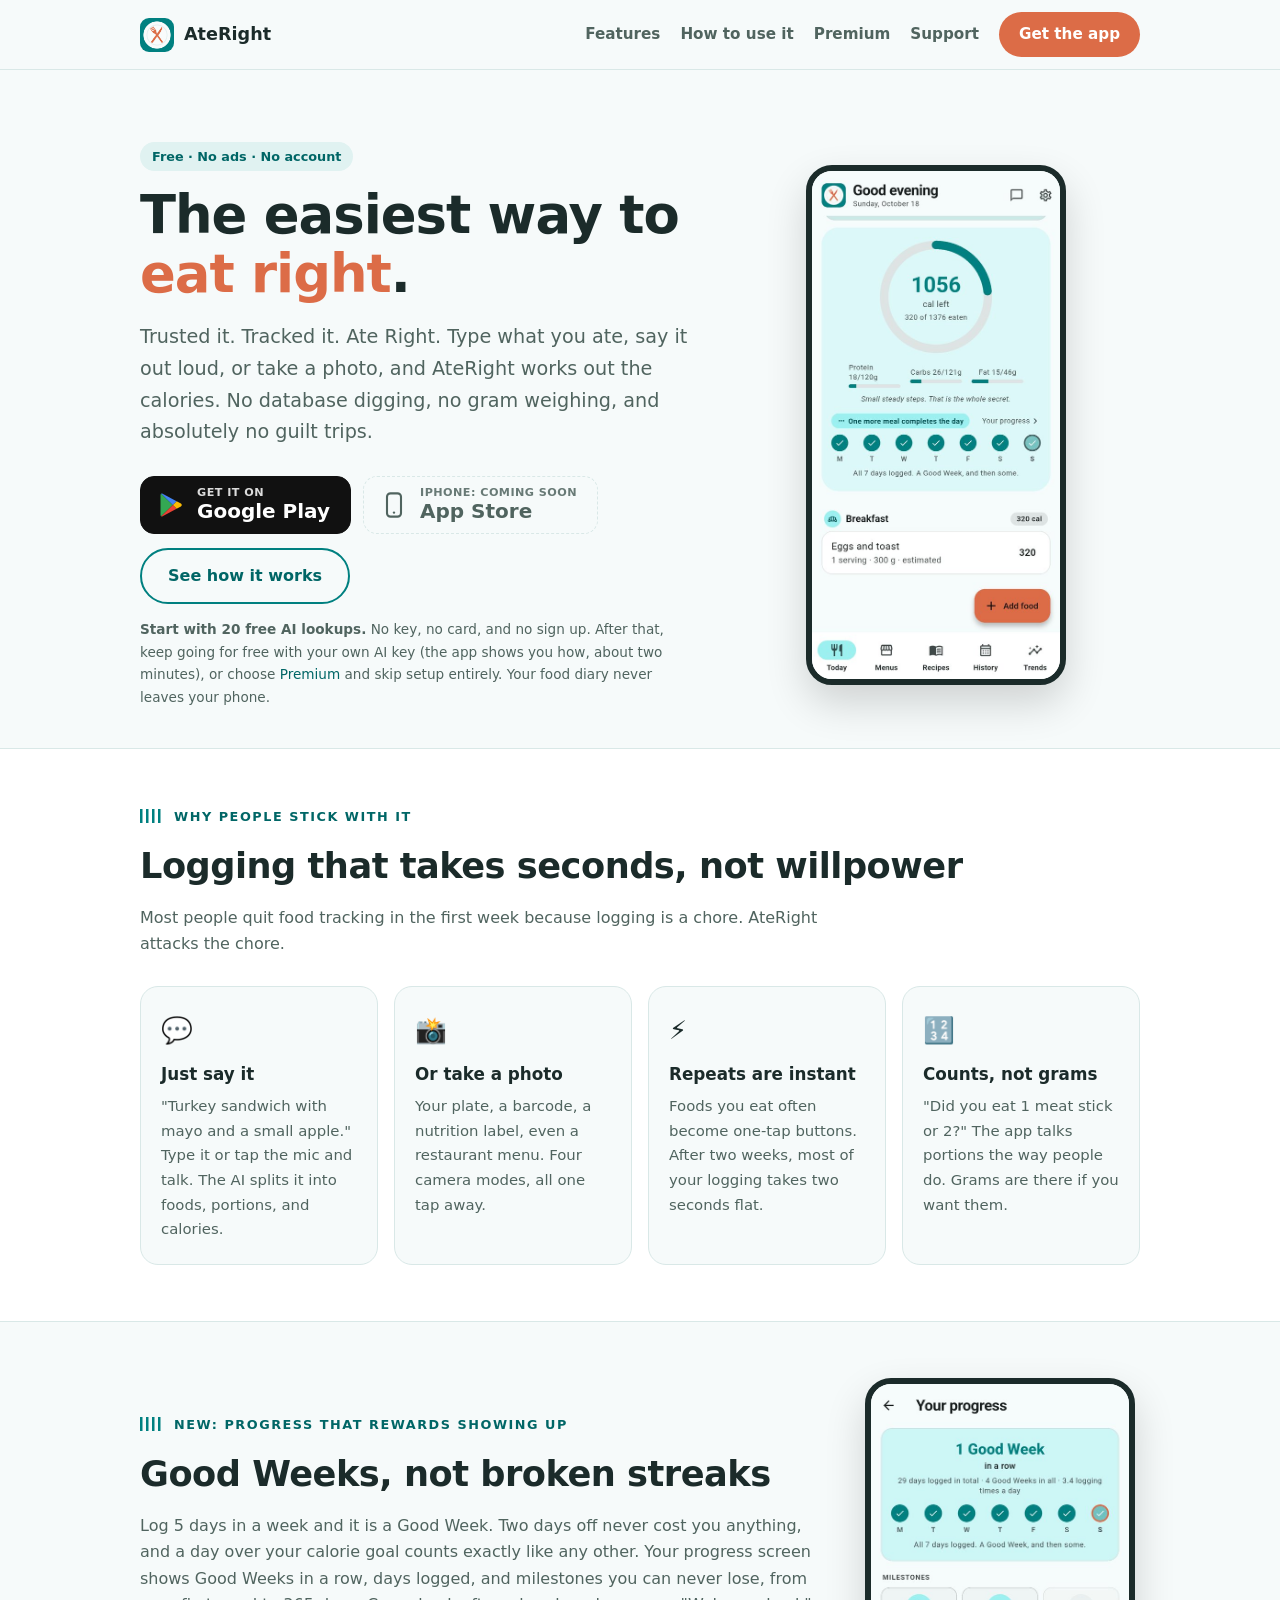
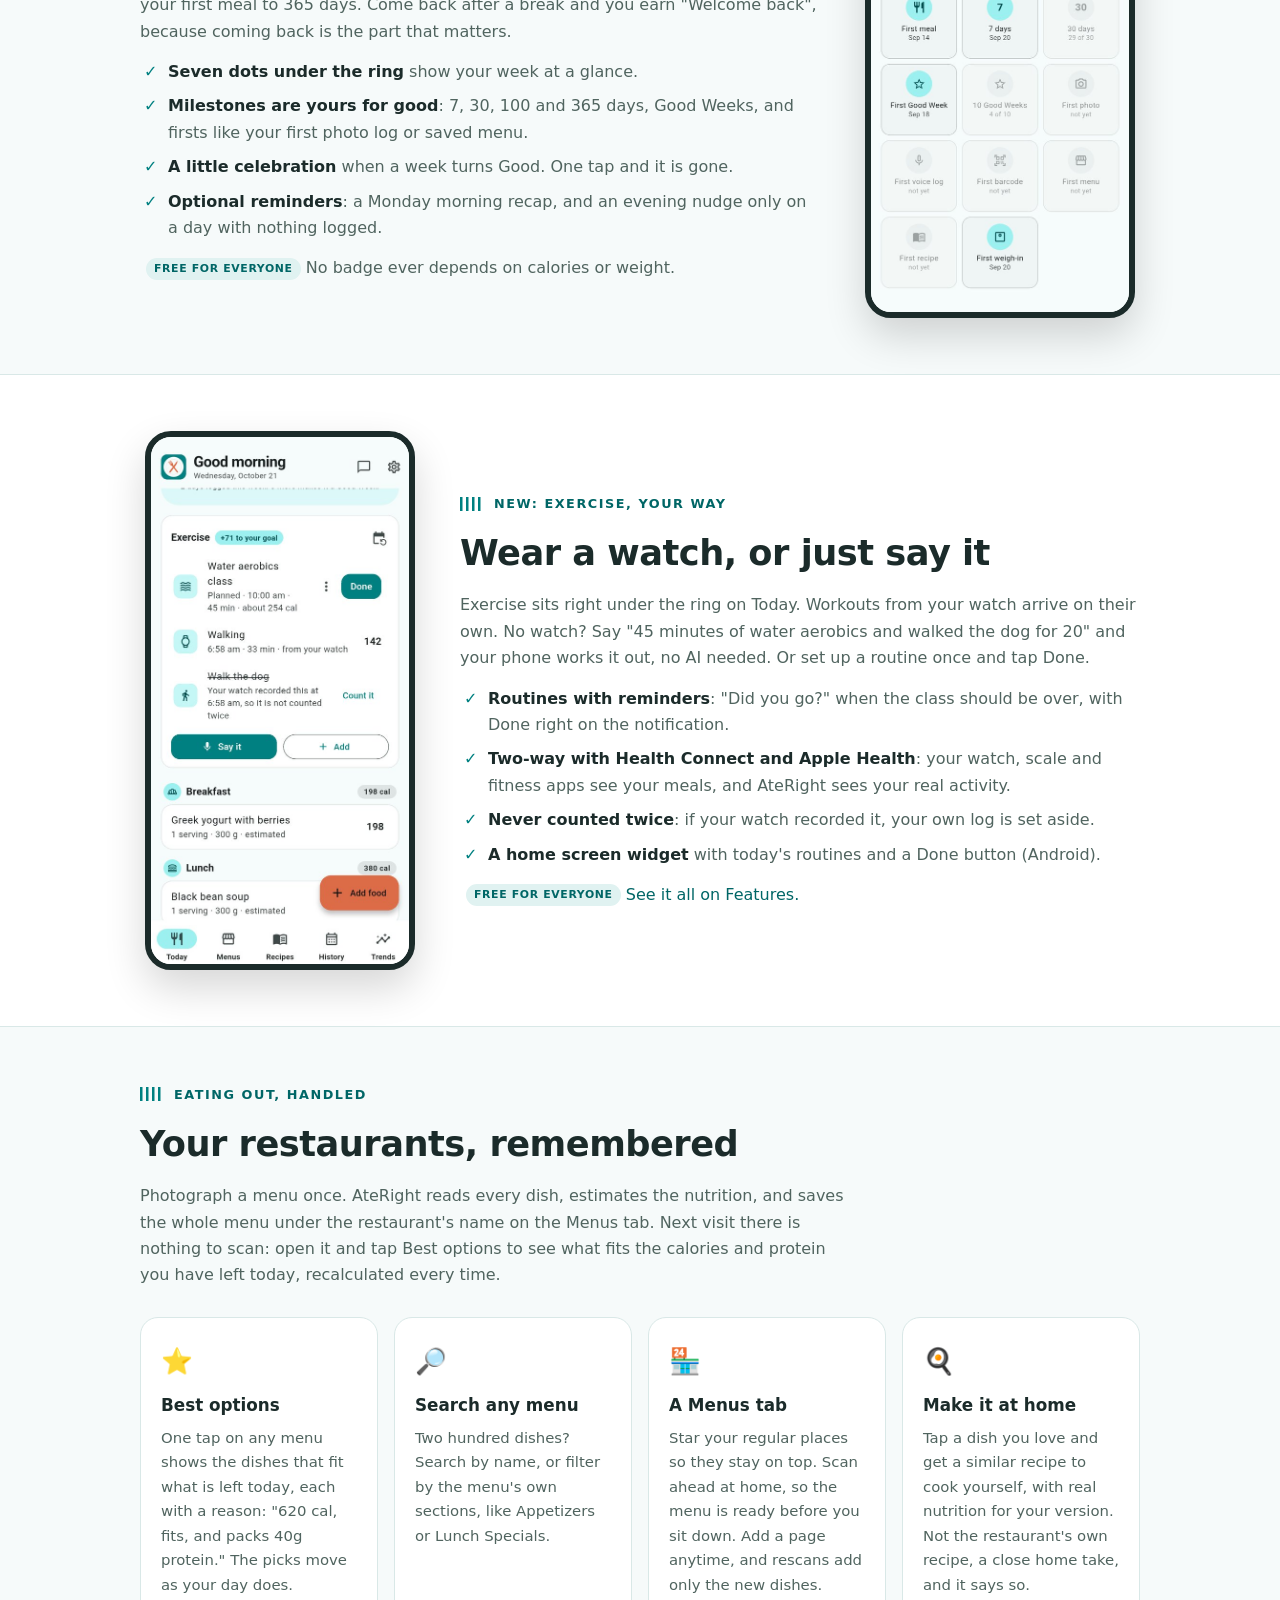
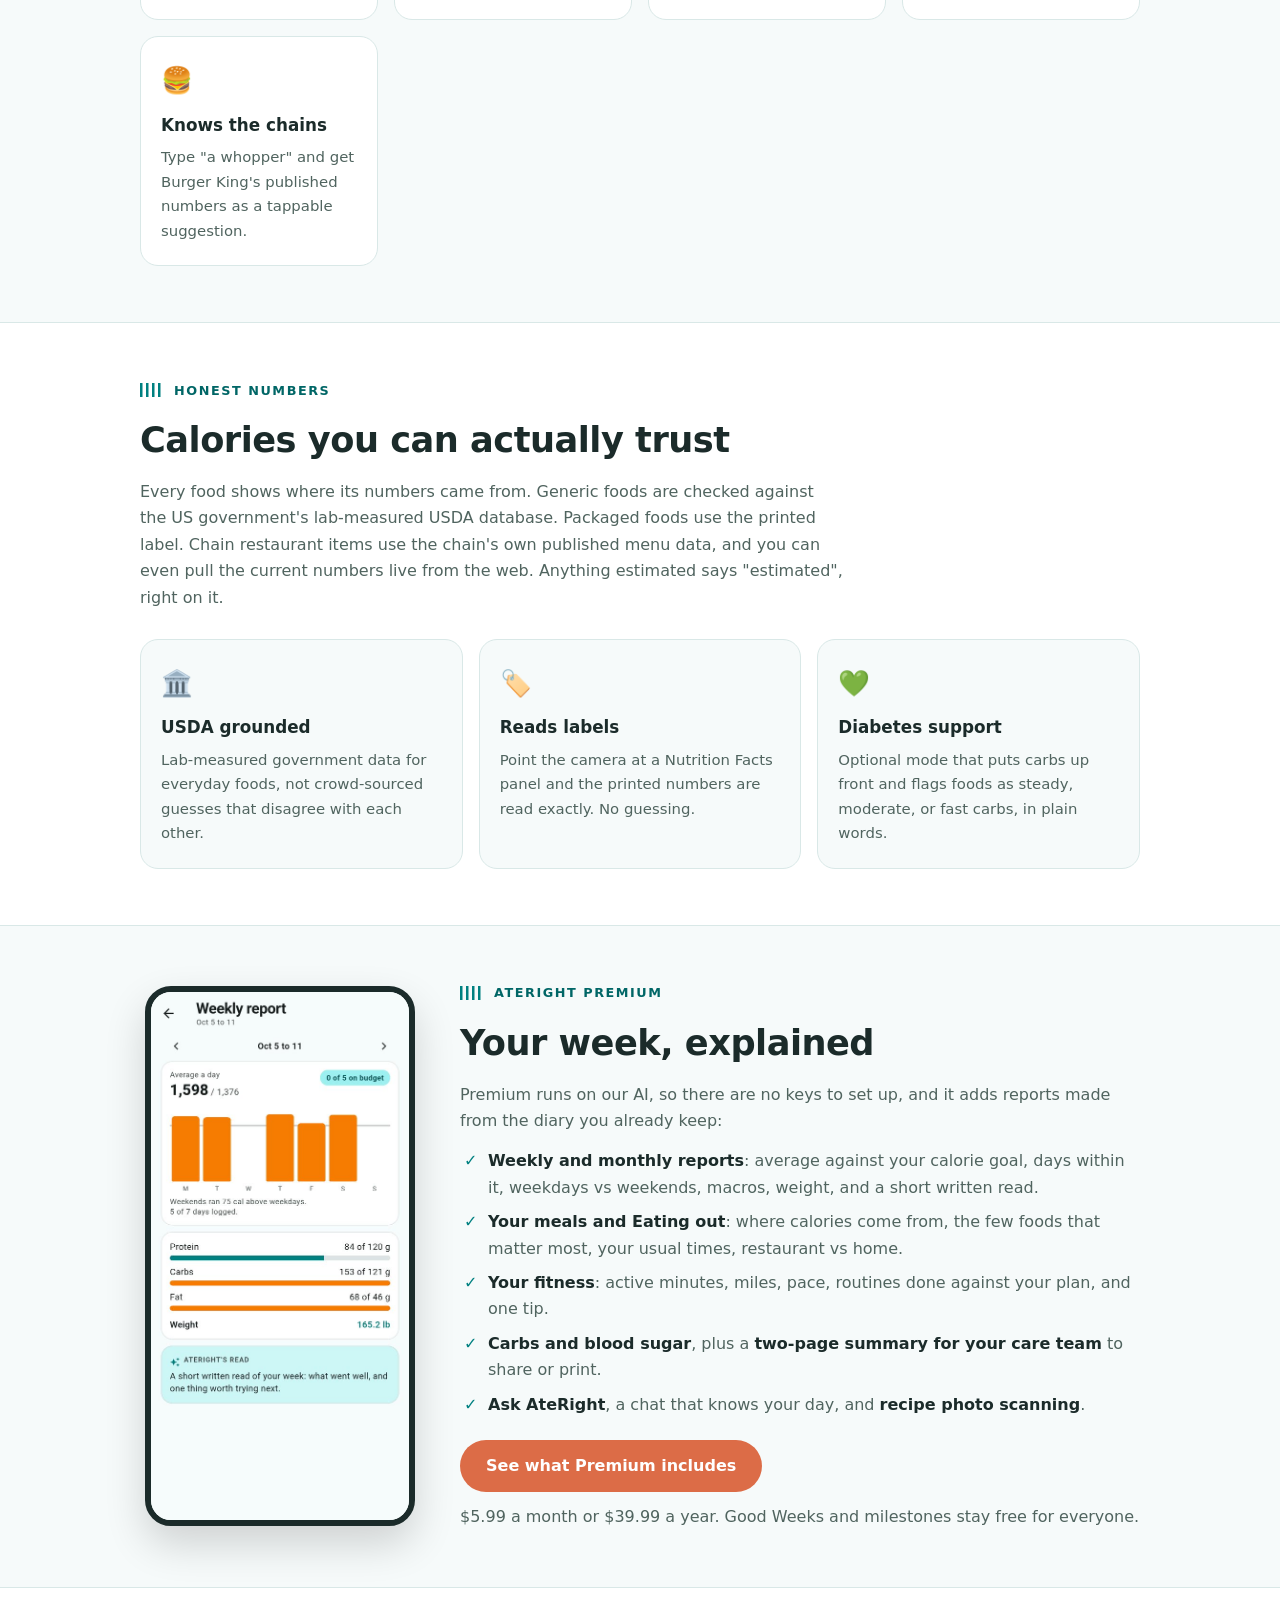
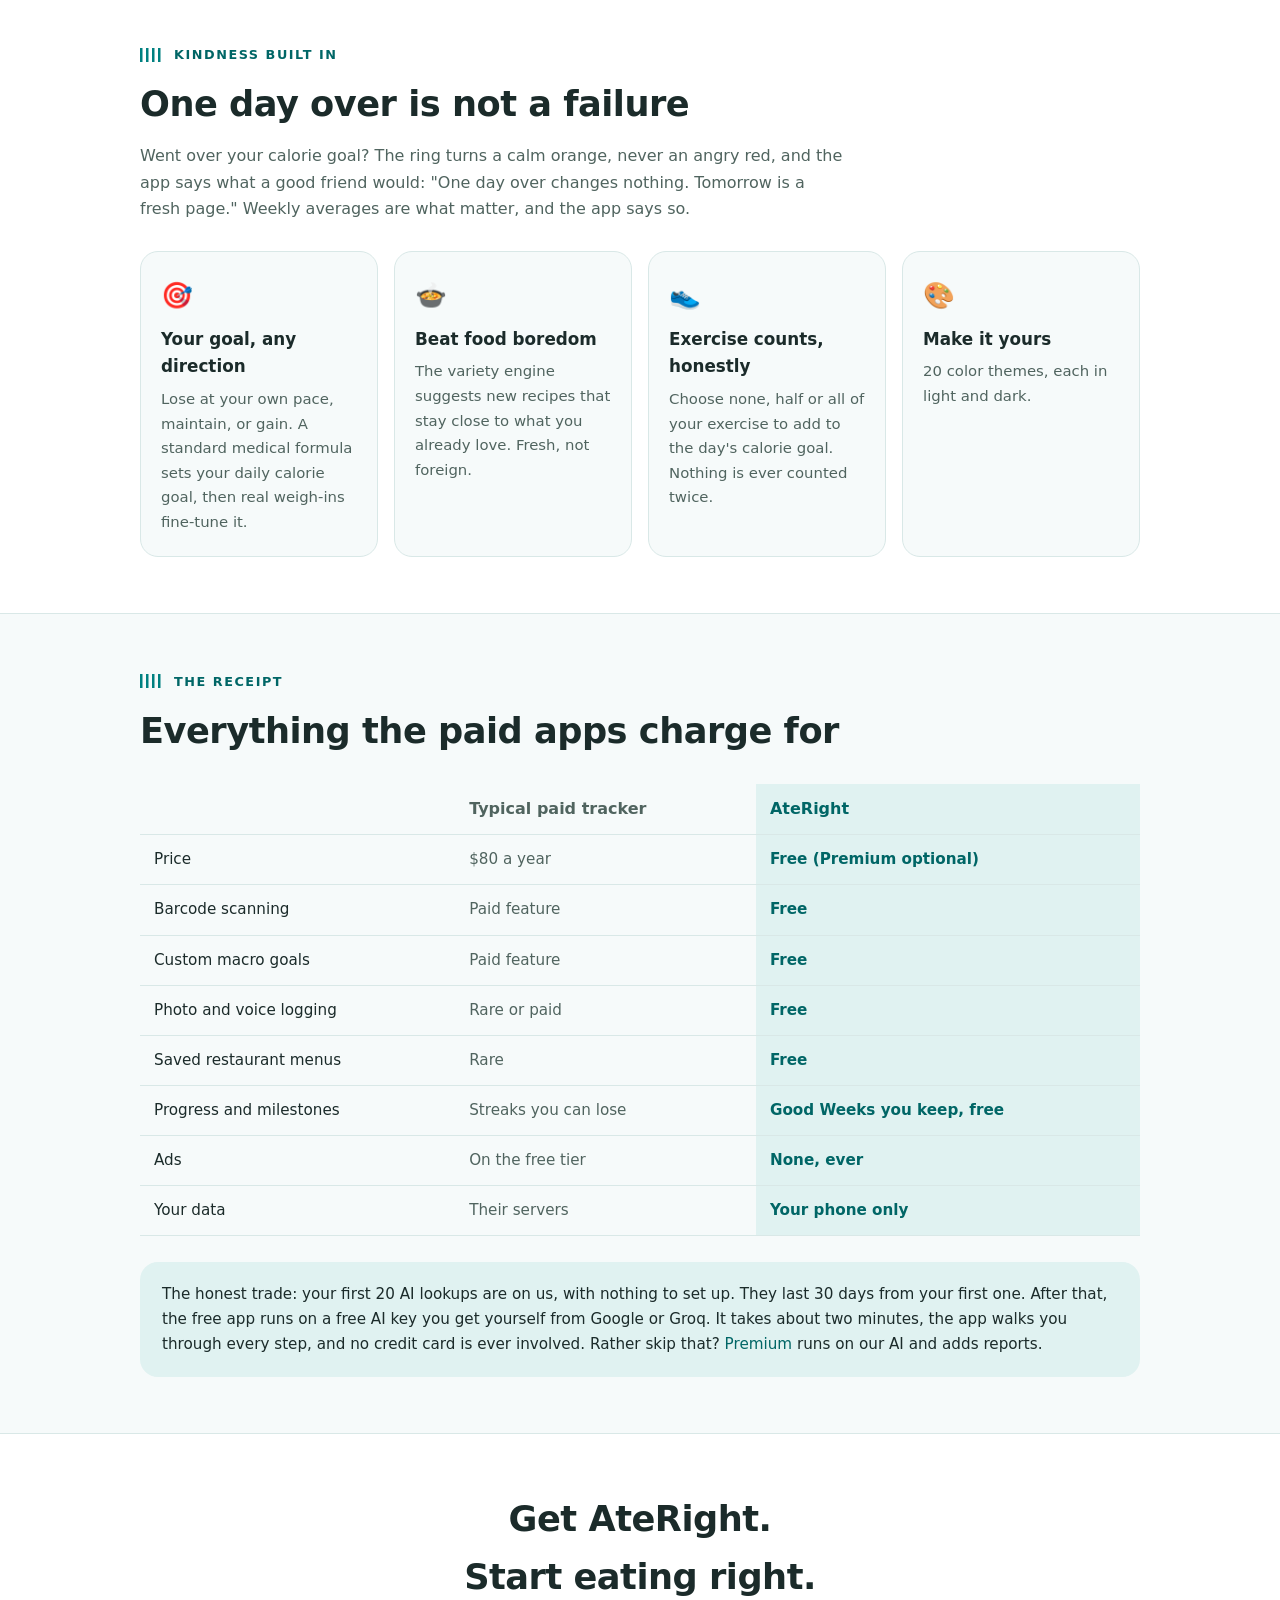
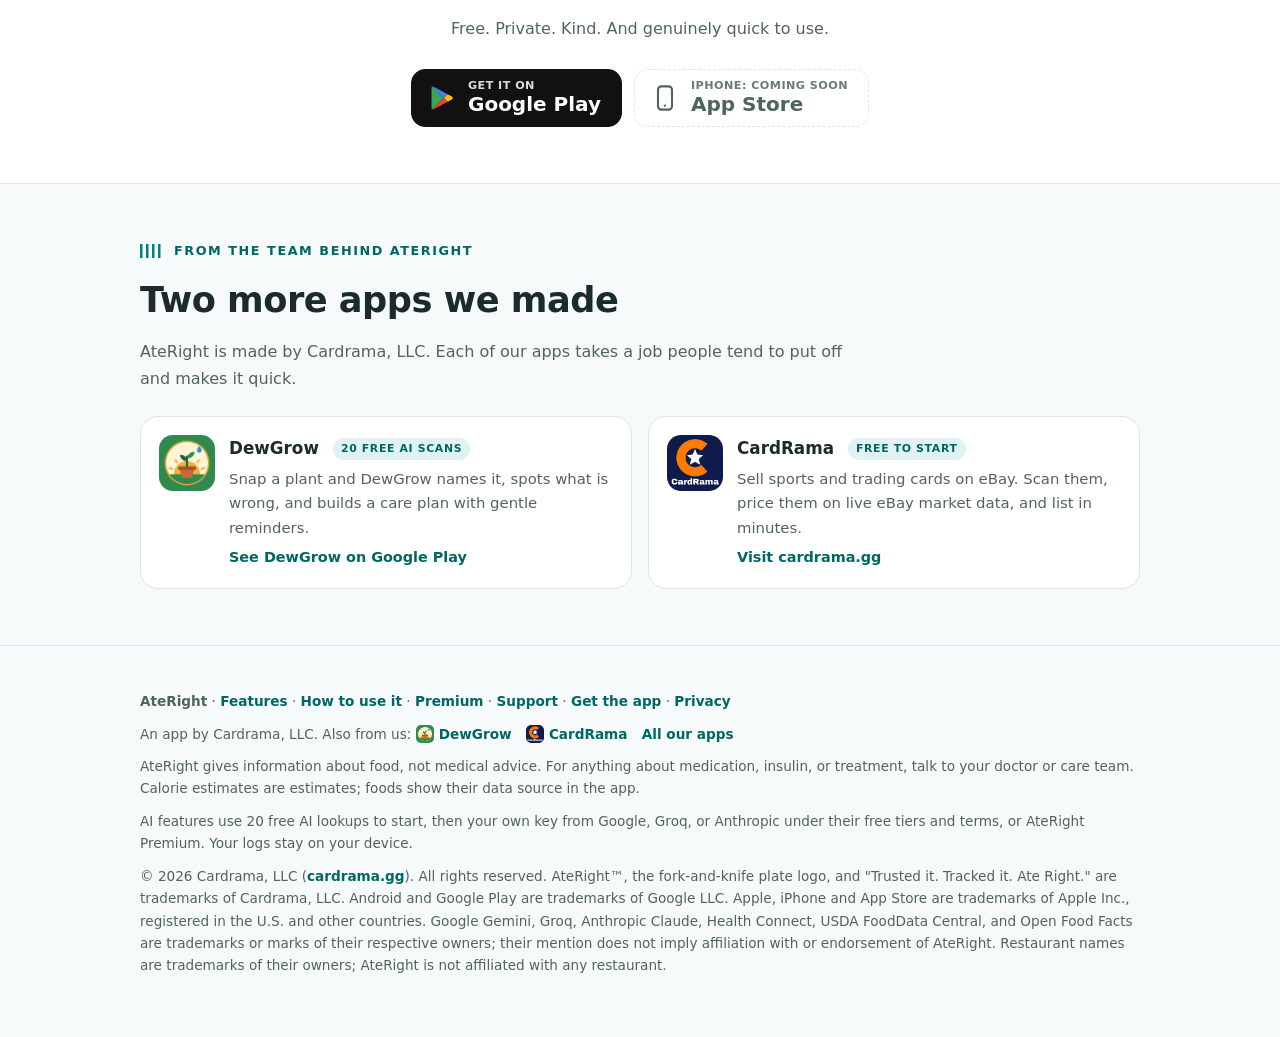
==== index.html @ 6923ead0 "Site: CardRama name and icon; fix 404 family-line images - The 404 page's family-line icons pointed " ====
<!doctype html>
<html lang="en">
<head>
<meta charset="utf-8">
<meta name="viewport" content="width=device-width, initial-scale=1">
<title>AteRight - the easiest way to eat right</title>
<meta name="description" content="Trusted it. Tracked it. Ate Right. A free calorie tracker that starts with 20 free AI lookups, no key needed. AI food logging, saved restaurant menus with Best options, recipes, Good Weeks and milestones, and zero shame. Your data stays on your phone.">
<meta property="og:title" content="AteRight">
<meta property="og:description" content="Everything the paid trackers do. Free, kind, and private.">
<meta property="og:image" content="https://ateright.com/icon.png">
<link rel="icon" href="icon.png">
<link rel="stylesheet" href="styles.css?v=20261105">
</head>
<body>

<nav><div class="nav-inner">
  <a class="brand" href="index.html"><img src="icon.png" alt="">AteRight</a>
  <div class="nav-links">
    <a href="features.html">Features</a>
    <a href="guide.html">How to use it</a>
    <a href="premium.html">Premium</a>
    <a href="support.html">Support</a>
    <a class="btn" href="download.html">Get the app</a>
  </div>
</div></nav>

<header class="hero wrap">
  <div>
    <span class="pill">Free · No ads · No account</span>
    <h1>The easiest way to <em>eat right</em>.</h1>
    <p class="lede">Trusted it. Tracked it. Ate Right. Type what you ate, say it out loud, or take a photo, and AteRight works out the calories. No database digging, no gram weighing, and absolutely no guilt trips.</p>
    <div class="ctas">
      <div class="stores"><a class="store" href="https://play.google.com/store/apps/details?id=gg.cardrama.ateright" rel="noopener"><svg viewBox="0 0 24 24" aria-hidden="true"><path fill="#34A853" d="M3.6 2.3 13.5 12l-9.9 9.7c-.4-.2-.6-.6-.6-1.1V3.4c0-.5.2-.9.6-1.1z"/><path fill="#FBBC04" d="m16.8 15.3-3.3-3.3 3.3-3.3 3.7 2.1c1 .6 1 2 0 2.5z"/><path fill="#EA4335" d="M13.5 12 3.6 21.7c.3.2.8.2 1.2 0l12-6.4z"/><path fill="#4285F4" d="M13.5 12 16.8 8.7l-12-6.4c-.4-.2-.9-.2-1.2 0z"/></svg><span><small>Get it on</small>Google Play</span></a><span class="store soon" aria-label="iPhone: coming soon to the App Store"><svg viewBox="0 0 24 24" aria-hidden="true"><rect x="6" y="2" width="12" height="20" rx="3" fill="none" stroke="currentColor" stroke-width="1.8"/><circle cx="12" cy="18.5" r="1" fill="currentColor"/></svg><span><small>iPhone: coming soon</small>App Store</span></span></div>
      <a class="btn ghost" href="guide.html">See how it works</a>
    </div>
    <p class="fine"><b>Start with 20 free AI lookups.</b> No key, no card, and no sign up. After that, keep going for free with your own AI key (the app shows you how, about two minutes), or choose <a href="premium.html">Premium</a> and skip setup entirely. Your food diary never leaves your phone.</p>
  </div>
  <figure class="shot" aria-label="The AteRight Today screen">
    <img src="img/today-week.jpg" alt="The Today screen: calories left in a ring, protein, carbs and fat bars, and this week's seven dots, all logged.">
  </figure>
</header>

<section class="alt">
  <div class="wrap">
    <div class="kicker">Why people stick with it</div>
    <h2>Logging that takes seconds, not willpower</h2>
    <p class="sub">Most people quit food tracking in the first week because logging is a chore. AteRight attacks the chore.</p>
    <div class="cards">
      <div class="card"><div class="emo">💬</div><h3>Just say it</h3><p>"Turkey sandwich with mayo and a small apple." Type it or tap the mic and talk. The AI splits it into foods, portions, and calories.</p></div>
      <div class="card"><div class="emo">📸</div><h3>Or take a photo</h3><p>Your plate, a barcode, a nutrition label, even a restaurant menu. Four camera modes, all one tap away.</p></div>
      <div class="card"><div class="emo">⚡</div><h3>Repeats are instant</h3><p>Foods you eat often become one-tap buttons. After two weeks, most of your logging takes two seconds flat.</p></div>
      <div class="card"><div class="emo">🔢</div><h3>Counts, not grams</h3><p>"Did you eat 1 meat stick or 2?" The app talks portions the way people do. Grams are there if you want them.</p></div>
    </div>
  </div>
</section>

<section>
  <div class="wrap split">
    <div>
      <div class="kicker">New: progress that rewards showing up</div>
      <h2>Good Weeks, not broken streaks</h2>
      <p class="sub">Log 5 days in a week and it is a Good Week. Two days off never cost you anything, and a day over your calorie goal counts exactly like any other. Your progress screen shows Good Weeks in a row, days logged, and milestones you can never lose, from your first meal to 365 days. Come back after a break and you earn "Welcome back", because coming back is the part that matters.</p>
      <ul class="ticks">
        <li><b>Seven dots under the ring</b> show your week at a glance.</li>
        <li><b>Milestones are yours for good</b>: 7, 30, 100 and 365 days, Good Weeks, and firsts like your first photo log or saved menu.</li>
        <li><b>A little celebration</b> when a week turns Good. One tap and it is gone.</li>
        <li><b>Optional reminders</b>: a Monday morning recap, and an evening nudge only on a day with nothing logged.</li>
      </ul>
      <p class="sub" style="margin-top:14px"><span class="ptag ftag">Free for everyone</span> No badge ever depends on calories or weight.</p>
    </div>
    <figure class="shot"><img src="img/progress.jpg" alt="Your progress screen: Good Weeks in a row, days logged, and milestone badges."></figure>
  </div>
</section>

<section class="alt">
  <div class="wrap split flip">
    <figure class="shot"><img src="img/exercise-today.jpg" alt="Today screen with the Exercise card: a planned class with a Done button, a walk from the watch, and a ticked dog walk the watch already covered."></figure>
    <div>
      <div class="kicker">New: exercise, your way</div>
      <h2>Wear a watch, or just say it</h2>
      <p class="sub">Exercise sits right under the ring on Today. Workouts from your watch arrive on their own. No watch? Say "45 minutes of water aerobics and walked the dog for 20" and your phone works it out, no AI needed. Or set up a routine once and tap Done.</p>
      <ul class="ticks">
        <li><b>Routines with reminders</b>: "Did you go?" when the class should be over, with Done right on the notification.</li>
        <li><b>Two-way with Health Connect and Apple Health</b>: your watch, scale and fitness apps see your meals, and AteRight sees your real activity.</li>
        <li><b>Never counted twice</b>: if your watch recorded it, your own log is set aside.</li>
        <li><b>A home screen widget</b> with today's routines and a Done button (Android).</li>
      </ul>
      <p class="sub" style="margin-top:14px"><span class="ptag ftag">Free for everyone</span> <a href="features.html">See it all on Features.</a></p>
    </div>
  </div>
</section>

<section>
  <div class="wrap">
    <div class="kicker">Eating out, handled</div>
    <h2>Your restaurants, remembered</h2>
    <p class="sub">Photograph a menu once. AteRight reads every dish, estimates the nutrition, and saves the whole menu under the restaurant's name on the Menus tab. Next visit there is nothing to scan: open it and tap Best options to see what fits the calories and protein you have left today, recalculated every time.</p>
    <div class="cards">
      <div class="card"><div class="emo">⭐</div><h3>Best options</h3><p>One tap on any menu shows the dishes that fit what is left today, each with a reason: "620 cal, fits, and packs 40g protein." The picks move as your day does.</p></div>
      <div class="card"><div class="emo">🔎</div><h3>Search any menu</h3><p>Two hundred dishes? Search by name, or filter by the menu's own sections, like Appetizers or Lunch Specials.</p></div>
      <div class="card"><div class="emo">🏪</div><h3>A Menus tab</h3><p>Star your regular places so they stay on top. Scan ahead at home, so the menu is ready before you sit down. Add a page anytime, and rescans add only the new dishes.</p></div>
      <div class="card"><div class="emo">🍳</div><h3>Make it at home</h3><p>Tap a dish you love and get a similar recipe to cook yourself, with real nutrition for your version. Not the restaurant's own recipe, a close home take, and it says so.</p></div>
      <div class="card"><div class="emo">🍔</div><h3>Knows the chains</h3><p>Type "a whopper" and get Burger King's published numbers as a tappable suggestion.</p></div>
    </div>
  </div>
</section>

<section class="alt">
  <div class="wrap">
    <div class="kicker">Honest numbers</div>
    <h2>Calories you can actually trust</h2>
    <p class="sub">Every food shows where its numbers came from. Generic foods are checked against the US government's lab-measured USDA database. Packaged foods use the printed label. Chain restaurant items use the chain's own published menu data, and you can even pull the current numbers live from the web. Anything estimated says "estimated", right on it.</p>
    <div class="cards">
      <div class="card"><div class="emo">🏛️</div><h3>USDA grounded</h3><p>Lab-measured government data for everyday foods, not crowd-sourced guesses that disagree with each other.</p></div>
      <div class="card"><div class="emo">🏷️</div><h3>Reads labels</h3><p>Point the camera at a Nutrition Facts panel and the printed numbers are read exactly. No guessing.</p></div>
      <div class="card"><div class="emo">💚</div><h3>Diabetes support</h3><p>Optional mode that puts carbs up front and flags foods as steady, moderate, or fast carbs, in plain words.</p></div>
    </div>
  </div>
</section>

<section>
  <div class="wrap split flip">
    <figure class="shot"><img src="img/weekly-report.jpg" alt="A weekly report: average calories against the calorie goal, a bar for each day, and protein, carbs and fat against goals."></figure>
    <div>
      <div class="kicker">AteRight Premium</div>
      <h2>Your week, explained</h2>
      <p class="sub">Premium runs on our AI, so there are no keys to set up, and it adds reports made from the diary you already keep:</p>
      <ul class="ticks">
        <li><b>Weekly and monthly reports</b>: average against your calorie goal, days within it, weekdays vs weekends, macros, weight, and a short written read.</li>
        <li><b>Your meals and Eating out</b>: where calories come from, the few foods that matter most, your usual times, restaurant vs home.</li>
        <li><b>Your fitness</b>: active minutes, miles, pace, routines done against your plan, and one tip.</li>
        <li><b>Carbs and blood sugar</b>, plus a <b>two-page summary for your care team</b> to share or print.</li>
        <li><b>Ask AteRight</b>, a chat that knows your day, and <b>recipe photo scanning</b>.</li>
      </ul>
      <div class="ctas" style="margin-top:22px;display:flex;gap:14px;flex-wrap:wrap">
        <a class="btn" href="premium.html">See what Premium includes</a>
      </div>
      <p class="fine" style="margin-top:12px;color:var(--ink-soft)">$5.99 a month or $39.99 a year. Good Weeks and milestones stay free for everyone.</p>
    </div>
  </div>
</section>

<section class="alt">
  <div class="wrap">
    <div class="kicker">Kindness built in</div>
    <h2>One day over is not a failure</h2>
    <p class="sub">Went over your calorie goal? The ring turns a calm orange, never an angry red, and the app says what a good friend would: "One day over changes nothing. Tomorrow is a fresh page." Weekly averages are what matter, and the app says so.</p>
    <div class="cards">
      <div class="card"><div class="emo">🎯</div><h3>Your goal, any direction</h3><p>Lose at your own pace, maintain, or gain. A standard medical formula sets your daily calorie goal, then real weigh-ins fine-tune it.</p></div>
      <div class="card"><div class="emo">🍲</div><h3>Beat food boredom</h3><p>The variety engine suggests new recipes that stay close to what you already love. Fresh, not foreign.</p></div>
      <div class="card"><div class="emo">👟</div><h3>Exercise counts, honestly</h3><p>Choose none, half or all of your exercise to add to the day's calorie goal. Nothing is ever counted twice.</p></div>
      <div class="card"><div class="emo">🎨</div><h3>Make it yours</h3><p>20 color themes, each in light and dark.</p></div>
    </div>
  </div>
</section>

<section>
  <div class="wrap">
    <div class="kicker">The receipt</div>
    <h2>Everything the paid apps charge for</h2>
    <table class="compare">
      <tr><th></th><th>Typical paid tracker</th><th>AteRight</th></tr>
      <tr><td>Price</td><td>$80 a year</td><td>Free (Premium optional)</td></tr>
      <tr><td>Barcode scanning</td><td>Paid feature</td><td>Free</td></tr>
      <tr><td>Custom macro goals</td><td>Paid feature</td><td>Free</td></tr>
      <tr><td>Photo and voice logging</td><td>Rare or paid</td><td>Free</td></tr>
      <tr><td>Saved restaurant menus</td><td>Rare</td><td>Free</td></tr>
      <tr><td>Progress and milestones</td><td>Streaks you can lose</td><td>Good Weeks you keep, free</td></tr>
      <tr><td>Ads</td><td>On the free tier</td><td>None, ever</td></tr>
      <tr><td>Your data</td><td>Their servers</td><td>Your phone only</td></tr>
    </table>
    <div class="callout">The honest trade: your first 20 AI lookups are on us, with nothing to set up. They last 30 days from your first one. After that, the free app runs on a free AI key you get yourself from Google or Groq. It takes about two minutes, the app walks you through every step, and no credit card is ever involved. Rather skip that? <a href="premium.html">Premium</a> runs on our AI and adds reports.</div>
  </div>
</section>

<section class="alt">
  <div class="wrap" style="text-align:center">
    <h2>Get AteRight.<br>Start eating right.</h2>
    <p class="sub" style="margin:10px auto 26px">Free. Private. Kind. And genuinely quick to use.</p>
    <div class="stores center"><a class="store" href="https://play.google.com/store/apps/details?id=gg.cardrama.ateright" rel="noopener"><svg viewBox="0 0 24 24" aria-hidden="true"><path fill="#34A853" d="M3.6 2.3 13.5 12l-9.9 9.7c-.4-.2-.6-.6-.6-1.1V3.4c0-.5.2-.9.6-1.1z"/><path fill="#FBBC04" d="m16.8 15.3-3.3-3.3 3.3-3.3 3.7 2.1c1 .6 1 2 0 2.5z"/><path fill="#EA4335" d="M13.5 12 3.6 21.7c.3.2.8.2 1.2 0l12-6.4z"/><path fill="#4285F4" d="M13.5 12 16.8 8.7l-12-6.4c-.4-.2-.9-.2-1.2 0z"/></svg><span><small>Get it on</small>Google Play</span></a><span class="store soon" aria-label="iPhone: coming soon to the App Store"><svg viewBox="0 0 24 24" aria-hidden="true"><rect x="6" y="2" width="12" height="20" rx="3" fill="none" stroke="currentColor" stroke-width="1.8"/><circle cx="12" cy="18.5" r="1" fill="currentColor"/></svg><span><small>iPhone: coming soon</small>App Store</span></span></div>
  </div>
</section>

<section class="family" id="more-apps">
  <div class="wrap">
    <div class="kicker">From the team behind AteRight</div>
    <h2>Two more apps we made</h2>
    <p class="sub">AteRight is made by Cardrama, LLC. Each of our apps takes a job people tend to put off and makes it quick.</p>
    <div class="apps">
      <a class="app-tile" href="https://play.google.com/store/apps/details?id=com.dewgrow.app&amp;referrer=utm_source%3Dateright.com%26utm_medium%3Dfamily" rel="noopener">
        <img src="img/apps/dewgrow.png" alt="">
        <span class="t">
          <span class="n">DewGrow <span class="ptag ftag">20 free AI scans</span></span>
          <span class="d">Snap a plant and DewGrow names it, spots what is wrong, and builds a care plan with gentle reminders.</span>
          <span class="go">See DewGrow on Google Play</span>
        </span>
      </a>
      <a class="app-tile" href="https://cardrama.gg/" rel="noopener">
        <img src="img/apps/cardrama.png" alt="">
        <span class="t">
          <span class="n">CardRama <span class="ptag ftag">Free to start</span></span>
          <span class="d">Sell sports and trading cards on eBay. Scan them, price them on live eBay market data, and list in minutes.</span>
          <span class="go">Visit cardrama.gg</span>
        </span>
      </a>
    </div>
  </div>
</section>

<footer><div class="wrap">
  <div><b>AteRight</b> · <a href="features.html">Features</a> · <a href="guide.html">How to use it</a> · <a href="premium.html">Premium</a> · <a href="support.html">Support</a> · <a href="download.html">Get the app</a> · <a href="privacy.html">Privacy</a></div>
  <div class="family-line">An app by Cardrama, LLC. Also from us: <a href="https://dewgrow.com/"><img src="img/apps/dewgrow.png" alt="">DewGrow</a> <a href="https://cardrama.gg/"><img src="img/apps/cardrama.png" alt="">CardRama</a> <a href="https://cardrama.gg/apps">All our apps</a></div>
  <div>AteRight gives information about food, not medical advice. For anything about medication, insulin, or treatment, talk to your doctor or care team. Calorie estimates are estimates; foods show their data source in the app.</div>
  <div>AI features use 20 free AI lookups to start, then your own key from Google, Groq, or Anthropic under their free tiers and terms, or AteRight Premium. Your logs stay on your device.</div>
  <div>© 2026 Cardrama, LLC (<a href="https://cardrama.gg">cardrama.gg</a>). All rights reserved. AteRight™, the fork-and-knife plate logo, and "Trusted it. Tracked it. Ate Right." are trademarks of Cardrama, LLC. Android and Google Play are trademarks of Google LLC. Apple, iPhone and App Store are trademarks of Apple Inc., registered in the U.S. and other countries. Google Gemini, Groq, Anthropic Claude, Health Connect, USDA FoodData Central, and Open Food Facts are trademarks or marks of their respective owners; their mention does not imply affiliation with or endorsement of AteRight. Restaurant names are trademarks of their owners; AteRight is not affiliated with any restaurant.</div>
</div></footer>

</body>
</html>
---- styles.css ----
:root {
  --brand: #008080;
  --brand-deep: #006666;
  --brand-soft: #e0f2f1;
  --accent: #dc6c47;
  --ink: #1b2b2a;
  --ink-soft: #50645f;
  --paper: #f6fafa;
  --card: #ffffff;
  --line: #d9e8e7;
  --amber: #ba7517;
  --radius: 18px;
  --maxw: 1040px;
}
@media (prefers-color-scheme: dark) {
  :root {
    --brand: #4db6ac;
    --brand-deep: #80cbc4;
    --brand-soft: #0f2e2c;
    --ink: #e6f2f1;
    --ink-soft: #9fb5b2;
    --paper: #0c1716;
    --card: #13211f;
    --line: #223634;
  }
}
* { box-sizing: border-box; margin: 0; padding: 0; }
html { scroll-behavior: smooth; }
body {
  font-family: "Segoe UI", system-ui, -apple-system, sans-serif;
  background: var(--paper);
  color: var(--ink);
  line-height: 1.65;
}
a { color: var(--brand-deep); text-decoration: none; }
a:hover { text-decoration: underline; }
img { max-width: 100%; }

.wrap { max-width: var(--maxw); margin: 0 auto; padding: 0 20px; }

/* ---------- nav ---------- */
nav {
  position: sticky; top: 0; z-index: 10;
  background: color-mix(in srgb, var(--paper) 88%, transparent);
  backdrop-filter: blur(8px);
  border-bottom: 1px solid var(--line);
}
.nav-inner {
  max-width: var(--maxw); margin: 0 auto; padding: 12px 20px;
  display: flex; align-items: center; gap: 24px;
}
.brand { display: flex; align-items: center; gap: 10px; font-weight: 800; font-size: 1.1rem; color: var(--ink); }
.brand:hover { text-decoration: none; }
.brand img { width: 34px; height: 34px; border-radius: 9px; }
.nav-links { display: flex; gap: 20px; margin-left: auto; align-items: center; }
.nav-links a { color: var(--ink-soft); font-weight: 600; font-size: .95rem; }
.nav-links a.active { color: var(--brand-deep); }
.nav-links a.btn { color: #fff; white-space: nowrap; padding: 10px 20px; }

/* ---------- buttons ---------- */
.btn {
  display: inline-block; padding: 13px 26px; border-radius: 999px;
  background: var(--accent); color: #fff; font-weight: 700;
  border: none; cursor: pointer; font-size: 1rem;
  transition: transform .12s ease, box-shadow .12s ease;
}
.btn:hover { text-decoration: none; transform: translateY(-2px); box-shadow: 0 8px 20px color-mix(in srgb, var(--accent) 35%, transparent); }
.btn.ghost { background: transparent; color: var(--brand-deep); border: 2px solid var(--brand); }
.btn.big { padding: 17px 36px; font-size: 1.15rem; }

/* ---------- hero ---------- */
.hero { padding: 72px 20px 40px; display: grid; grid-template-columns: 1.15fr .85fr; gap: 40px; align-items: center; }
.hero h1 { font-size: clamp(2.1rem, 5vw, 3.3rem); line-height: 1.12; letter-spacing: -1px; }
.hero h1 em { color: var(--accent); font-style: normal; }
.hero p.lede { font-size: 1.2rem; color: var(--ink-soft); margin: 18px 0 28px; max-width: 34em; }
.hero .ctas { display: flex; gap: 14px; flex-wrap: wrap; align-items: center; }
.hero .fine { font-size: .85rem; color: var(--ink-soft); margin-top: 14px; }

/* ---------- phone mockup ---------- */
.phone {
  width: 290px; margin: 0 auto; background: var(--card);
  border: 1px solid var(--line); border-radius: 36px; padding: 18px 16px 24px;
  box-shadow: 0 24px 60px rgba(0,0,0,.14);
  rotate: 2deg;
}
.phone .ptitle { font-weight: 800; font-size: 1.05rem; margin: 2px 4px 12px; }
.phone .ptitle small { display: block; font-weight: 500; color: var(--ink-soft); font-size: .72rem; }
.ringbox { background: var(--brand-soft); border-radius: 22px; padding: 18px 10px 12px; text-align: center; }
.ring { width: 130px; height: 130px; margin: 0 auto; }
.ring circle { fill: none; stroke-width: 11; stroke-linecap: round; }
.ring .track { stroke: color-mix(in srgb, var(--brand) 18%, transparent); }
.ring .arc {
  stroke: var(--brand);
  stroke-dasharray: 276; stroke-dashoffset: 276;
  transform: rotate(-90deg); transform-origin: center;
  animation: sweep 1.4s .3s ease-out forwards;
}
@keyframes sweep { to { stroke-dashoffset: 96; } }
.ring text { font-weight: 800; font-size: 26px; fill: var(--brand-deep); }
.ring .sub { font-size: 9px; font-weight: 600; fill: var(--ink-soft); }
.ringbox .mood { font-size: .68rem; color: var(--ink-soft); font-style: italic; margin-top: 8px; }
.meal { display: flex; align-items: center; gap: 9px; padding: 9px 6px; border-bottom: 1px solid var(--line); font-size: .78rem; }
.meal:last-child { border-bottom: none; }
.meal .dotp { width: 26px; height: 26px; border-radius: 50%; background: var(--brand-soft); display: grid; place-items: center; font-size: .8rem; }
.meal b { font-weight: 700; }
.meal span { color: var(--ink-soft); font-size: .68rem; display: block; }
.meal .kc { margin-left: auto; font-weight: 800; }

/* ---------- sections ---------- */
section { padding: 56px 0; }
section.alt { background: var(--card); border-top: 1px solid var(--line); border-bottom: 1px solid var(--line); }
h2 { font-size: clamp(1.5rem, 3.4vw, 2.2rem); letter-spacing: -.5px; margin-bottom: 10px; }
.kicker {
  display: inline-flex; align-items: center; gap: 8px;
  color: var(--brand-deep); font-weight: 800; font-size: .8rem;
  text-transform: uppercase; letter-spacing: .12em; margin-bottom: 10px;
}
.kicker::before { content: ""; width: 26px; height: 14px;
  background:
    linear-gradient(var(--brand), var(--brand)) 0 50%/2.5px 100% no-repeat,
    linear-gradient(var(--brand), var(--brand)) 6px 50%/2.5px 100% no-repeat,
    linear-gradient(var(--brand), var(--brand)) 12px 50%/2.5px 100% no-repeat,
    linear-gradient(var(--brand), var(--brand)) 18px 50%/2.5px 100% no-repeat;
}
.sub { color: var(--ink-soft); max-width: 44em; }

.cards { display: grid; grid-template-columns: repeat(auto-fit, minmax(230px, 1fr)); gap: 16px; margin-top: 28px; }
.card {
  background: var(--card); border: 1px solid var(--line); border-radius: var(--radius);
  padding: 22px 20px; transition: transform .15s ease;
}
section.alt .card { background: var(--paper); }
.card:hover { transform: translateY(-3px); }
.card .emo { font-size: 1.6rem; }
.card h3 { margin: 10px 0 6px; font-size: 1.05rem; }
.card p { color: var(--ink-soft); font-size: .93rem; }

/* ---------- compare table ---------- */
table.compare { width: 100%; border-collapse: collapse; margin-top: 24px; font-size: .95rem; }
.compare th, .compare td { padding: 12px 14px; text-align: left; border-bottom: 1px solid var(--line); }
.compare th:nth-child(2), .compare td:nth-child(2) { color: var(--ink-soft); }
.compare th:nth-child(3), .compare td:nth-child(3) { color: var(--brand-deep); font-weight: 700; background: var(--brand-soft); }
.compare tr:first-child th { font-size: 1rem; }

/* ---------- steps ---------- */
.steps { counter-reset: step; margin-top: 26px; display: grid; gap: 14px; }
.step {
  background: var(--card); border: 1px solid var(--line); border-radius: var(--radius);
  padding: 20px 20px 20px 66px; position: relative;
}
.step::before {
  counter-increment: step; content: counter(step);
  position: absolute; left: 18px; top: 20px;
  width: 32px; height: 32px; border-radius: 50%;
  background: var(--brand); color: #fff; font-weight: 800;
  display: grid; place-items: center;
}
.step h3 { margin-bottom: 4px; font-size: 1.02rem; }
.step p { color: var(--ink-soft); font-size: .94rem; }

/* ---------- misc ---------- */
.pill {
  display: inline-block; background: var(--brand-soft); color: var(--brand-deep);
  font-weight: 700; font-size: .8rem; padding: 4px 12px; border-radius: 999px; margin-bottom: 14px;
}
.callout {
  background: var(--brand-soft); border-radius: var(--radius);
  padding: 20px 22px; margin-top: 26px; font-size: .95rem;
}
.callout.warn { background: color-mix(in srgb, var(--amber) 12%, var(--paper)); }
.faq details { border-bottom: 1px solid var(--line); padding: 14px 4px; }
.faq summary { font-weight: 700; cursor: pointer; }
.faq p { color: var(--ink-soft); padding-top: 8px; max-width: 46em; }

/* ---------- app screenshots ---------- */
.shots { display: grid; grid-template-columns: repeat(auto-fit, minmax(200px, 1fr)); gap: 22px; margin-top: 28px; }
.shot { margin: 0; text-align: center; }
.shot img {
  width: 100%; max-width: 260px; border-radius: 26px; border: 6px solid var(--ink);
  box-shadow: 0 18px 40px rgba(0,0,0,.16); background: #fff; display: block; margin: 0 auto;
}
.shot figcaption { color: var(--ink-soft); font-size: .9rem; margin-top: 12px; max-width: 260px; margin-inline: auto; }
.shot figcaption b { color: var(--ink); display: block; }
.split { display: grid; grid-template-columns: 1fr 280px; gap: 40px; align-items: center; }
.split.flip { grid-template-columns: 280px 1fr; }
.split .shot img { max-width: 270px; }

/* ---------- premium tag ---------- */
.ptag {
  display: inline-block; vertical-align: middle; margin-left: 6px;
  background: color-mix(in srgb, var(--accent) 16%, transparent); color: var(--accent);
  font-size: .68rem; font-weight: 800; letter-spacing: .06em; text-transform: uppercase;
  padding: 2px 8px; border-radius: 999px;
}
.ftag { background: var(--brand-soft); color: var(--brand-deep); }
ul.ticks { list-style: none; margin-top: 14px; display: grid; gap: 8px; }
ul.ticks li { padding-left: 28px; position: relative; color: var(--ink-soft); }
ul.ticks li::before { content: "✓"; position: absolute; left: 4px; color: var(--brand); font-weight: 800; }
ul.ticks li b { color: var(--ink); }

/* ---------- support form ---------- */
.formcard { background: var(--card); border: 1px solid var(--line); border-radius: var(--radius); padding: 24px; margin-top: 24px; max-width: 680px; }
.seg { display: flex; max-width: 440px; background: var(--brand-soft); border-radius: 999px; padding: 4px; margin-bottom: 18px; }
.seg button { flex: 1; white-space: nowrap; border: 0; background: transparent; padding: 9px 14px; border-radius: 999px; font: inherit; font-weight: 700; color: var(--ink-soft); cursor: pointer; }
.seg button[aria-pressed="true"] { background: var(--card); color: var(--brand-deep); box-shadow: 0 1px 4px rgba(0,0,0,.12); }
.formcard label { display: block; font-weight: 700; margin: 14px 0 6px; }
.formcard label small { font-weight: 500; color: var(--ink-soft); }
.formcard textarea, .formcard input[type=email], .formcard input[type=text] {
  width: 100%; font: inherit; color: var(--ink); background: var(--paper);
  border: 1px solid var(--line); border-radius: 12px; padding: 12px 14px;
}
.formcard textarea { min-height: 160px; resize: vertical; }
.formcard textarea:focus, .formcard input:focus { outline: 2px solid var(--brand); border-color: transparent; }
.formcard .hint { color: var(--ink-soft); font-size: .88rem; margin-top: 6px; }
.formcard .actions { margin-top: 18px; display: flex; gap: 14px; align-items: center; flex-wrap: wrap; }
.hp { position: absolute; left: -10000px; width: 1px; height: 1px; overflow: hidden; }
.status { font-weight: 600; }
.status.ok { color: var(--brand-deep); }
.status.err { color: #b3261e; }

/* ---------- other apps from Cardrama, LLC ---------- */
.apps { display: grid; grid-template-columns: repeat(auto-fit, minmax(260px, 1fr)); gap: 16px; margin-top: 24px; }
.app-tile {
  display: grid; grid-template-columns: 56px minmax(0, 1fr); gap: 14px; align-items: start;
  background: var(--card); border: 1px solid var(--line); border-radius: var(--radius);
  padding: 18px; color: var(--ink); transition: transform .15s ease;
}
section.alt .app-tile { background: var(--paper); }
.app-tile:hover { transform: translateY(-3px); text-decoration: none; }
.app-tile img { width: 56px; height: 56px; border-radius: 14px; display: block; }
.app-tile .t { display: grid; gap: 4px; min-width: 0; }
.app-tile .n { font-weight: 800; font-size: 1.05rem; display: flex; flex-wrap: wrap; gap: 4px 8px; align-items: center; }
.app-tile .d { color: var(--ink-soft); font-size: .93rem; }
.app-tile .go { color: var(--brand-deep); font-weight: 700; font-size: .9rem; margin-top: 2px; }
.app-tile:hover .go { text-decoration: underline; }
.xnudge {
  display: grid; grid-template-columns: 40px minmax(0, 1fr); gap: 12px; align-items: center;
  margin-top: 16px; padding: 14px 18px; border: 1px dashed var(--line); border-radius: var(--radius);
  color: var(--ink-soft); font-size: .93rem;
}
.xnudge img { width: 40px; height: 40px; border-radius: 10px; display: block; }
.family-line img { width: 18px; height: 18px; border-radius: 5px; display: inline-block; vertical-align: -4px; margin-right: 5px; }
.family-line a { white-space: nowrap; margin-right: 10px; }
@media (prefers-reduced-motion: reduce) { .app-tile, .card { transition: none; } .app-tile:hover, .card:hover { transform: none; } }

footer { padding: 44px 0 60px; color: var(--ink-soft); font-size: .85rem; border-top: 1px solid var(--line); }
footer .wrap { display: grid; gap: 10px; }
footer a { font-weight: 600; }

@media (max-width: 820px) {
  .hero { grid-template-columns: 1fr; padding-top: 40px; }
  .hero .shot img { max-width: 240px; }
  .phone { rotate: 0deg; }
  .nav-links { gap: 12px; }
  .nav-links a:not(.btn):not(.active) { display: none; }
  .split, .split.flip { grid-template-columns: 1fr; }
  .split.flip .shot { order: 2; }
}
@media (prefers-color-scheme: dark) {
  .shot img { border-color: #2a3d3b; }
  .status.err { color: #f2b8b5; }
}

/* ---------- store buttons ---------- */
.stores { display: flex; gap: 12px; flex-wrap: wrap; align-items: center; }
.stores.center { justify-content: center; }
.store {
  display: inline-flex; align-items: center; gap: 12px; padding: 10px 20px 10px 16px;
  border-radius: 14px; background: #111; color: #fff; min-width: 200px;
  border: 1px solid #111; transition: transform .12s ease, box-shadow .12s ease;
}
.store:hover { text-decoration: none; transform: translateY(-2px); box-shadow: 0 8px 20px rgba(0,0,0,.25); }
.store svg { width: 28px; height: 28px; flex: none; }
.store span { display: flex; flex-direction: column; line-height: 1.15; font-weight: 700; font-size: 1.25rem; text-align: left; }
.store small { font-size: .7rem; font-weight: 600; letter-spacing: .04em; text-transform: uppercase; opacity: .85; }
.store.soon { background: transparent; color: var(--ink-soft); border: 1.5px dashed var(--line); cursor: default; }
.store.soon:hover { transform: none; box-shadow: none; }
@media (prefers-color-scheme: dark) { .store:not(.soon) { background: #000; border-color: #444; } }
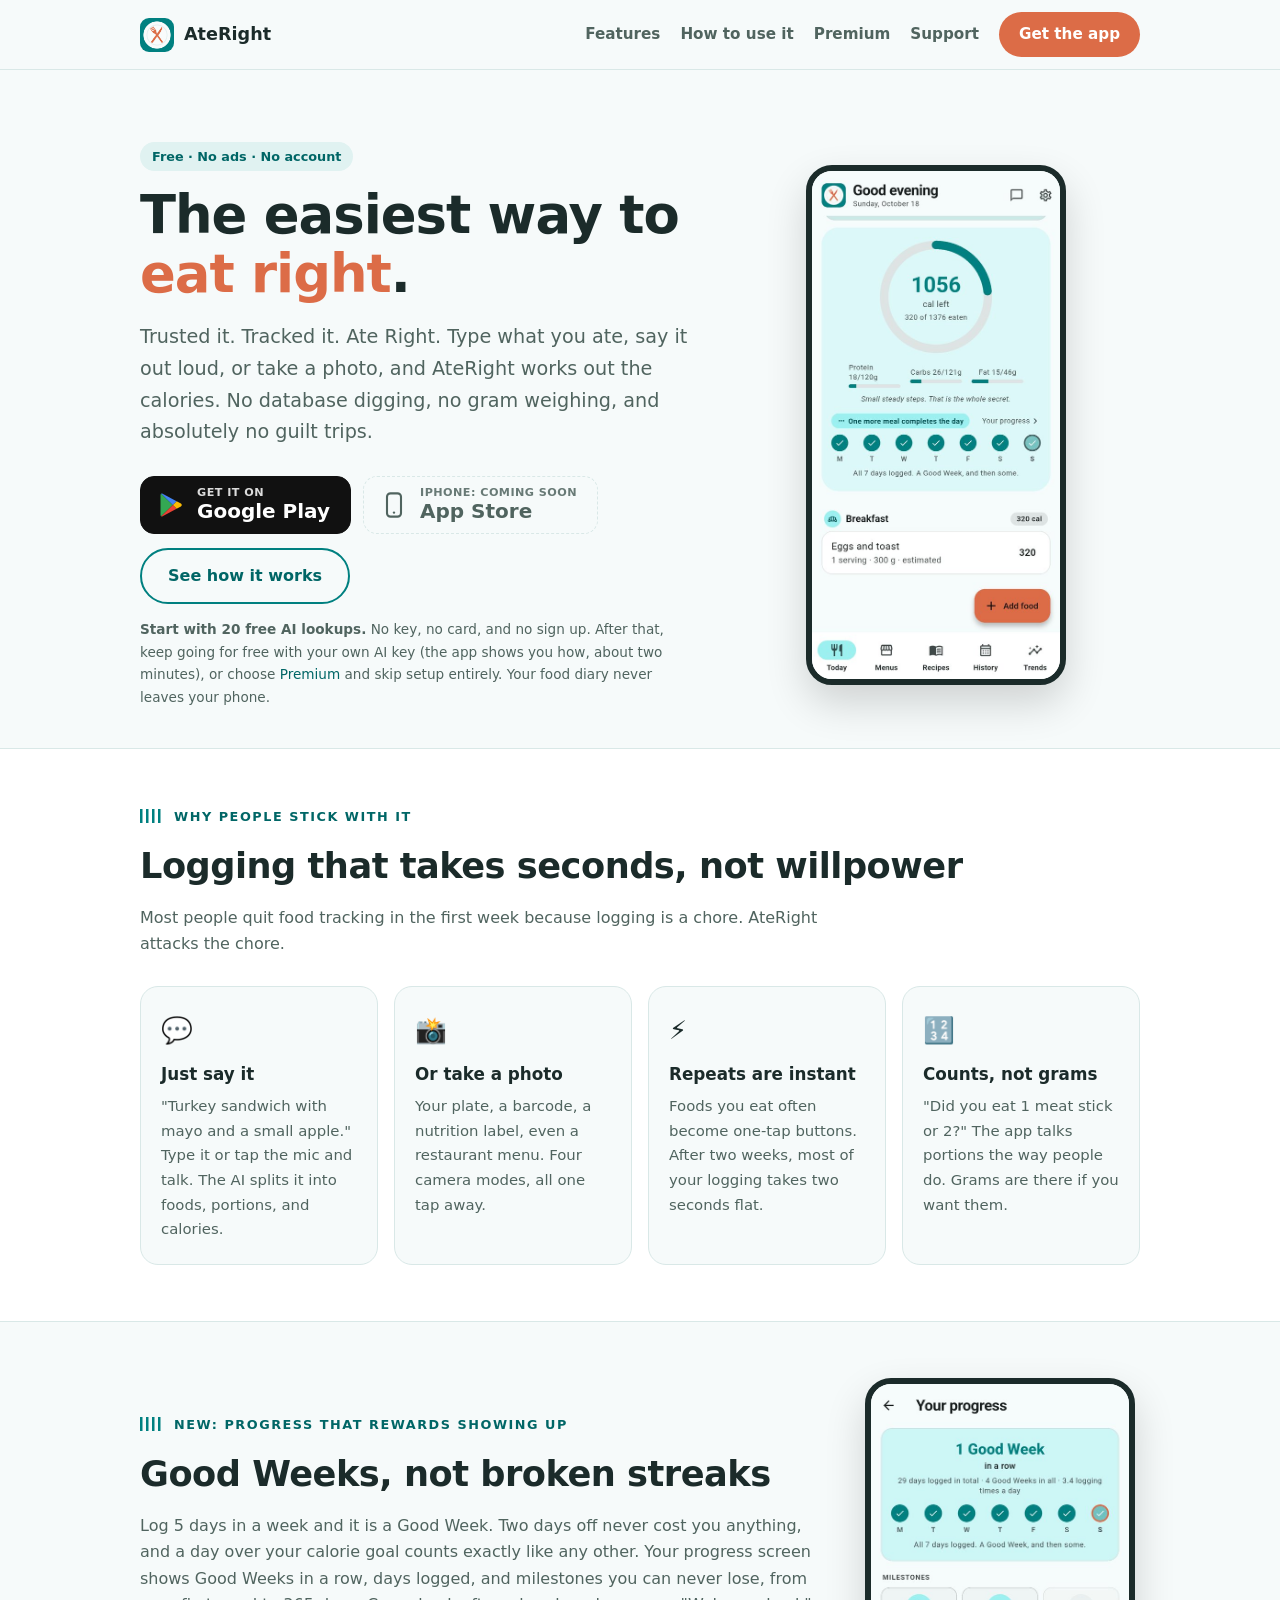
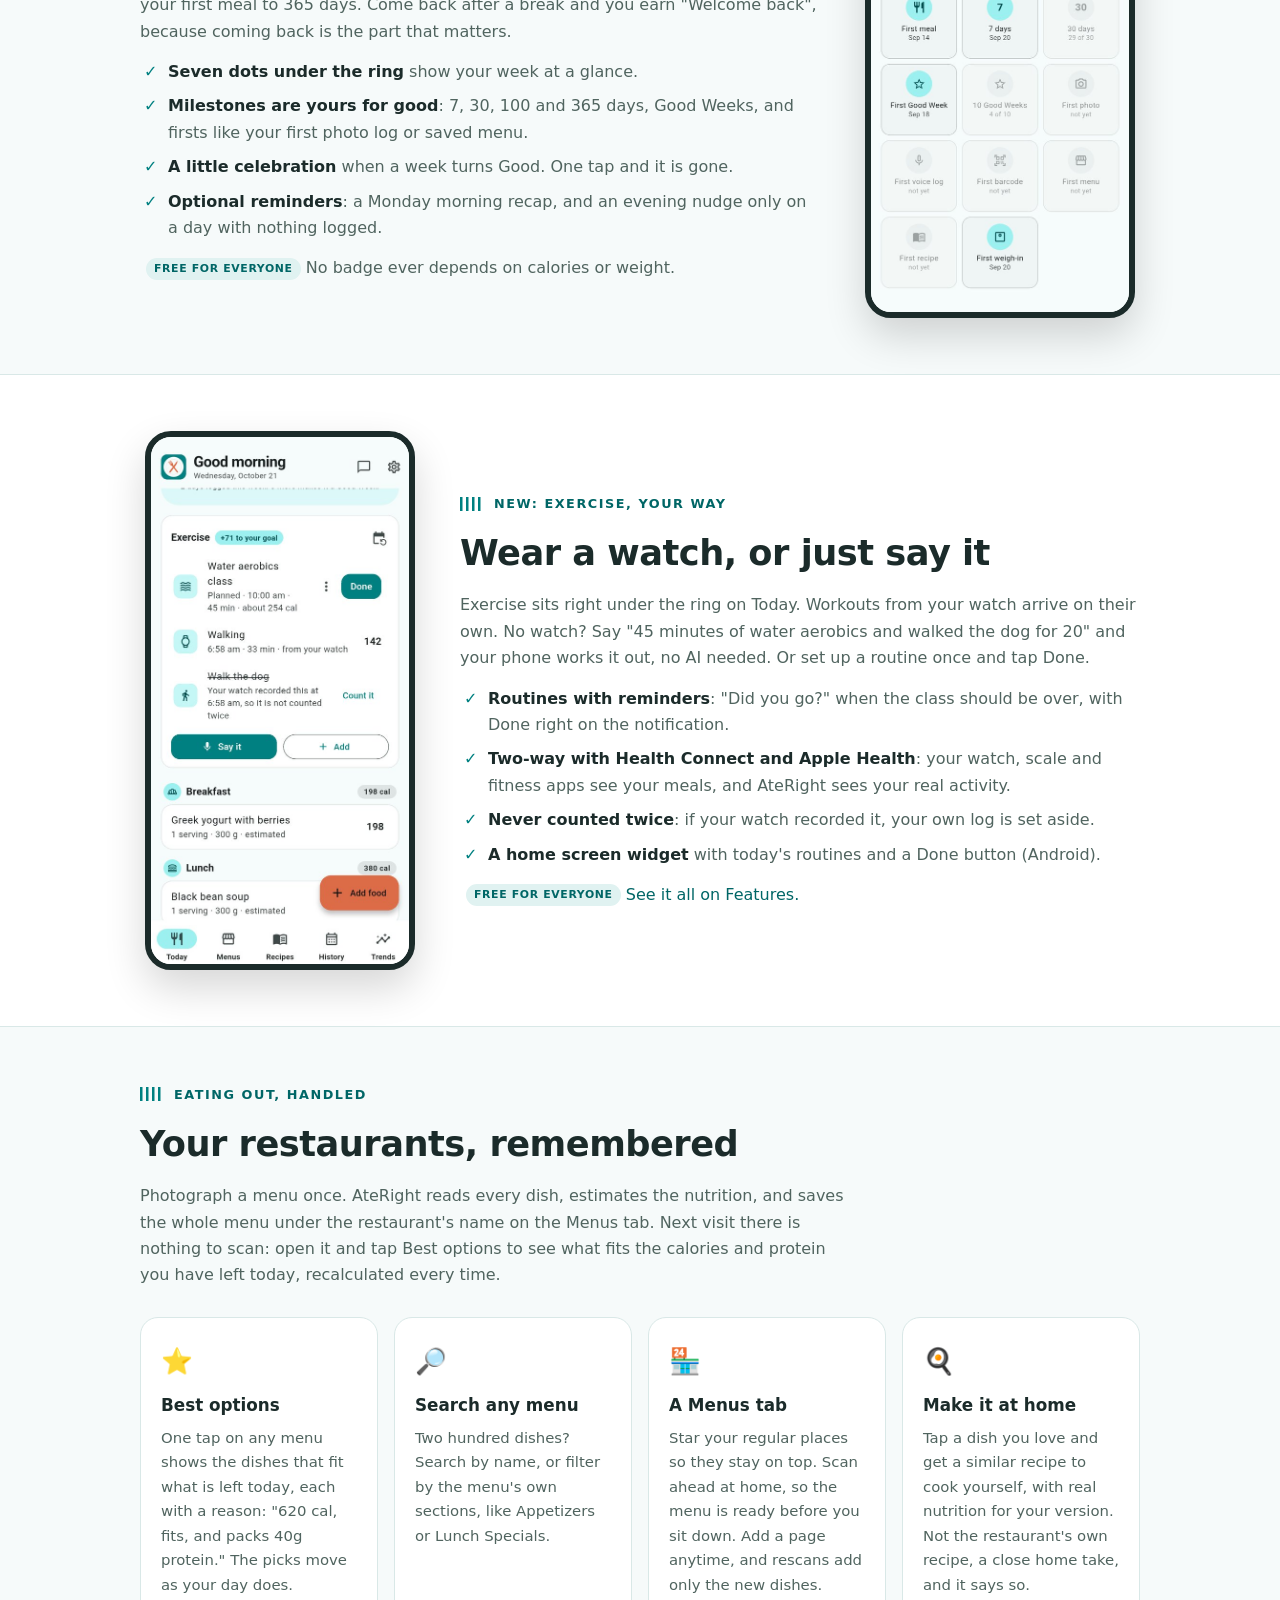
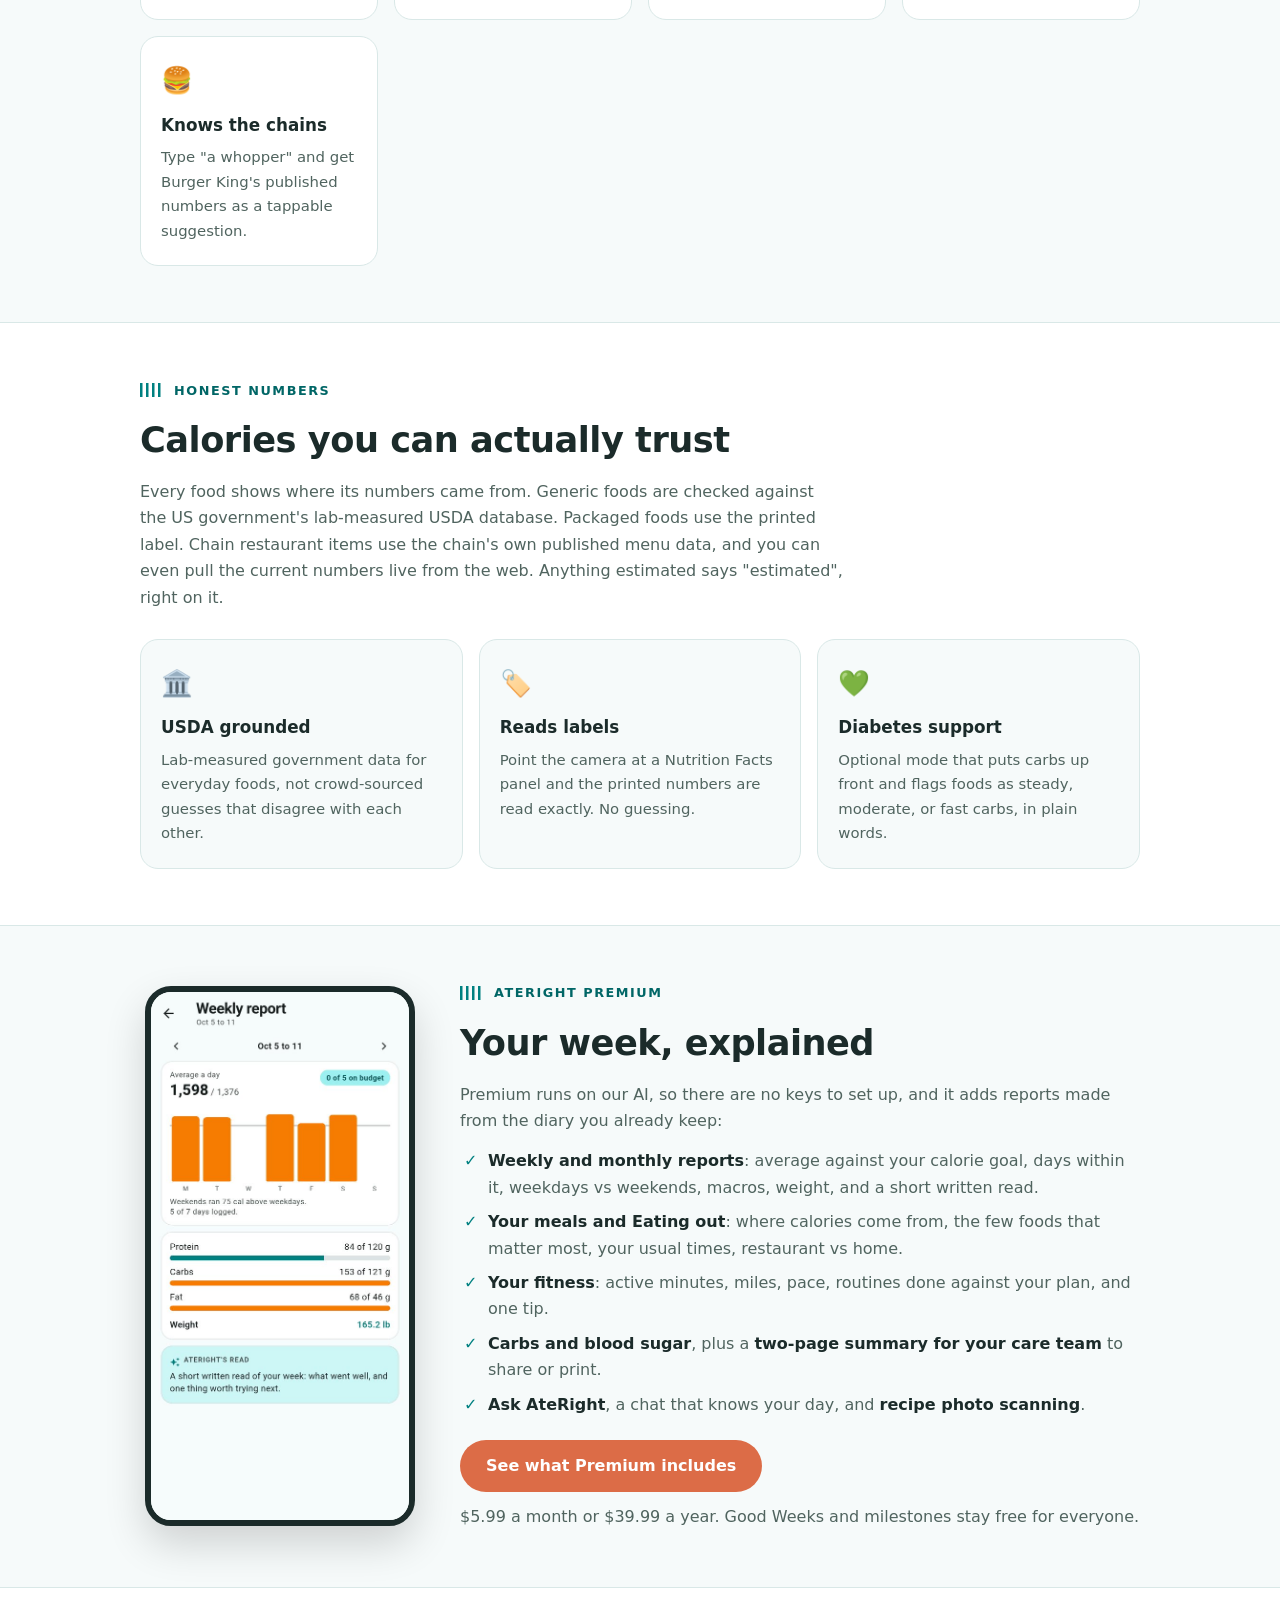
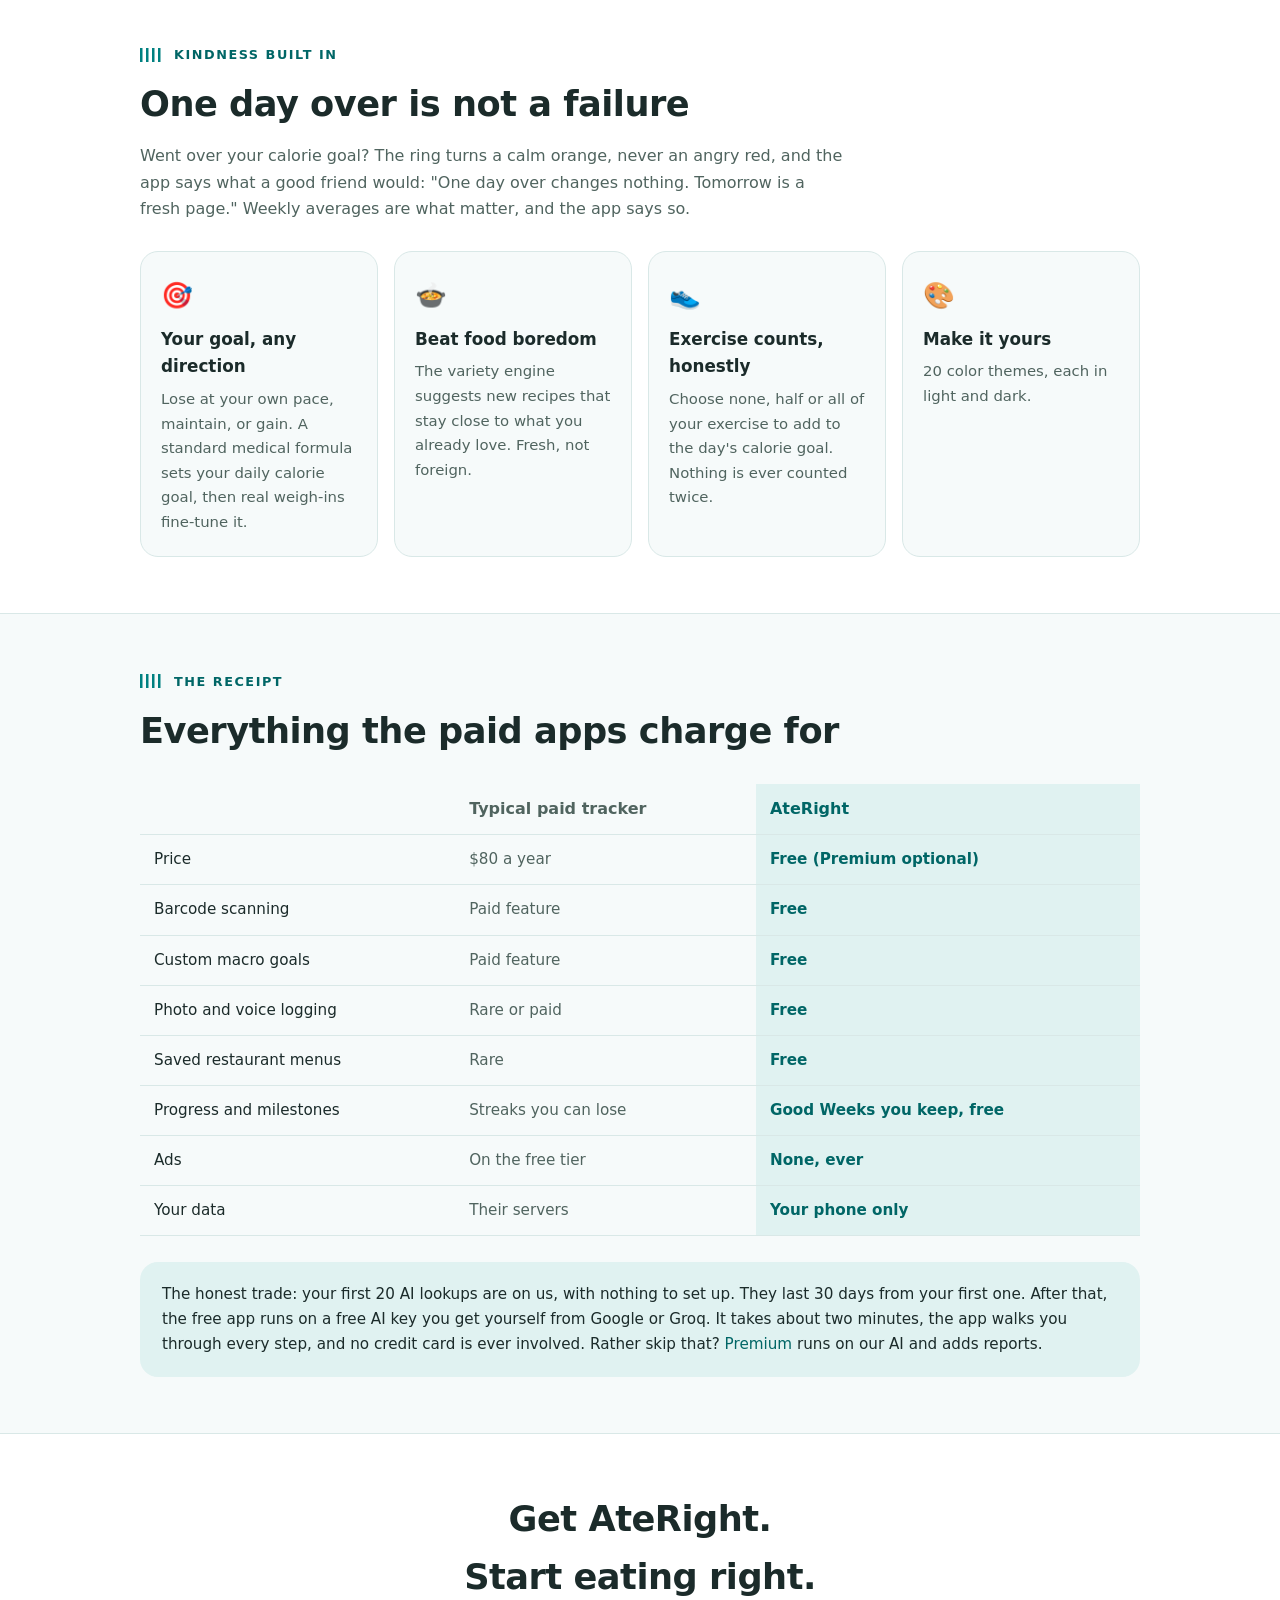
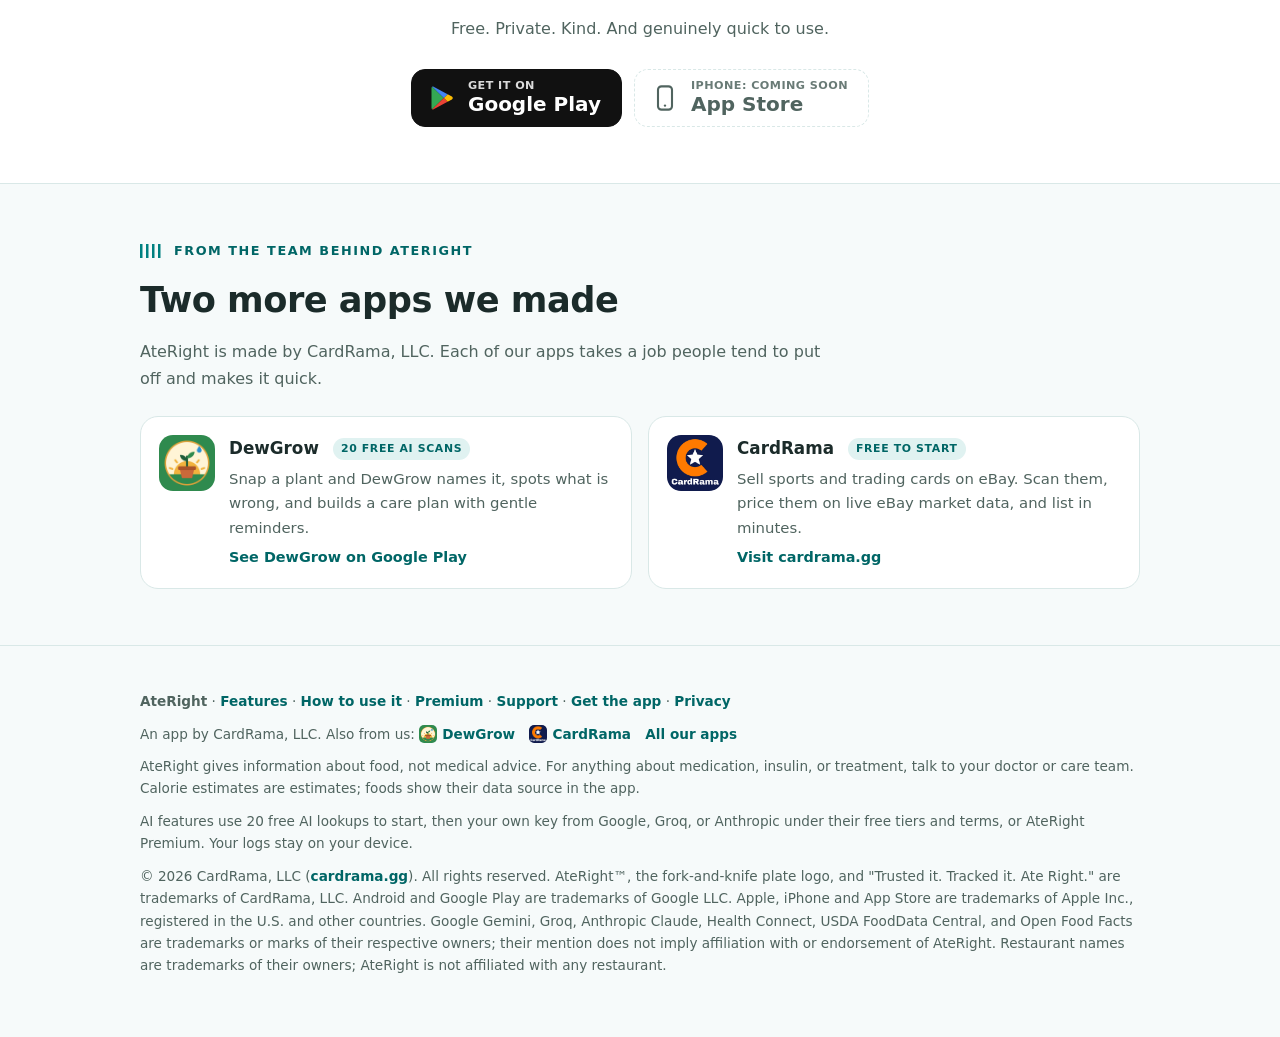
==== commit 2315e0e2: "Company name: CardRama, LLC everywhere Marc, 2026-11-06: Florida treats Cardrama, LLC and CardRama, " ====
--- a/index.html
+++ b/index.html
@@ -185,7 +185,7 @@
   <div class="wrap">
     <div class="kicker">From the team behind AteRight</div>
     <h2>Two more apps we made</h2>
-    <p class="sub">AteRight is made by Cardrama, LLC. Each of our apps takes a job people tend to put off and makes it quick.</p>
+    <p class="sub">AteRight is made by CardRama, LLC. Each of our apps takes a job people tend to put off and makes it quick.</p>
     <div class="apps">
       <a class="app-tile" href="https://play.google.com/store/apps/details?id=com.dewgrow.app&amp;referrer=utm_source%3Dateright.com%26utm_medium%3Dfamily" rel="noopener">
         <img src="img/apps/dewgrow.png" alt="">
@@ -209,10 +209,10 @@
 
 <footer><div class="wrap">
   <div><b>AteRight</b> · <a href="features.html">Features</a> · <a href="guide.html">How to use it</a> · <a href="premium.html">Premium</a> · <a href="support.html">Support</a> · <a href="download.html">Get the app</a> · <a href="privacy.html">Privacy</a></div>
-  <div class="family-line">An app by Cardrama, LLC. Also from us: <a href="https://dewgrow.com/"><img src="img/apps/dewgrow.png" alt="">DewGrow</a> <a href="https://cardrama.gg/"><img src="img/apps/cardrama.png" alt="">CardRama</a> <a href="https://cardrama.gg/apps">All our apps</a></div>
+  <div class="family-line">An app by CardRama, LLC. Also from us: <a href="https://dewgrow.com/"><img src="img/apps/dewgrow.png" alt="">DewGrow</a> <a href="https://cardrama.gg/"><img src="img/apps/cardrama.png" alt="">CardRama</a> <a href="https://cardrama.gg/apps">All our apps</a></div>
   <div>AteRight gives information about food, not medical advice. For anything about medication, insulin, or treatment, talk to your doctor or care team. Calorie estimates are estimates; foods show their data source in the app.</div>
   <div>AI features use 20 free AI lookups to start, then your own key from Google, Groq, or Anthropic under their free tiers and terms, or AteRight Premium. Your logs stay on your device.</div>
-  <div>© 2026 Cardrama, LLC (<a href="https://cardrama.gg">cardrama.gg</a>). All rights reserved. AteRight™, the fork-and-knife plate logo, and "Trusted it. Tracked it. Ate Right." are trademarks of Cardrama, LLC. Android and Google Play are trademarks of Google LLC. Apple, iPhone and App Store are trademarks of Apple Inc., registered in the U.S. and other countries. Google Gemini, Groq, Anthropic Claude, Health Connect, USDA FoodData Central, and Open Food Facts are trademarks or marks of their respective owners; their mention does not imply affiliation with or endorsement of AteRight. Restaurant names are trademarks of their owners; AteRight is not affiliated with any restaurant.</div>
+  <div>© 2026 CardRama, LLC (<a href="https://cardrama.gg">cardrama.gg</a>). All rights reserved. AteRight™, the fork-and-knife plate logo, and "Trusted it. Tracked it. Ate Right." are trademarks of CardRama, LLC. Android and Google Play are trademarks of Google LLC. Apple, iPhone and App Store are trademarks of Apple Inc., registered in the U.S. and other countries. Google Gemini, Groq, Anthropic Claude, Health Connect, USDA FoodData Central, and Open Food Facts are trademarks or marks of their respective owners; their mention does not imply affiliation with or endorsement of AteRight. Restaurant names are trademarks of their owners; AteRight is not affiliated with any restaurant.</div>
 </div></footer>
 
 </body>
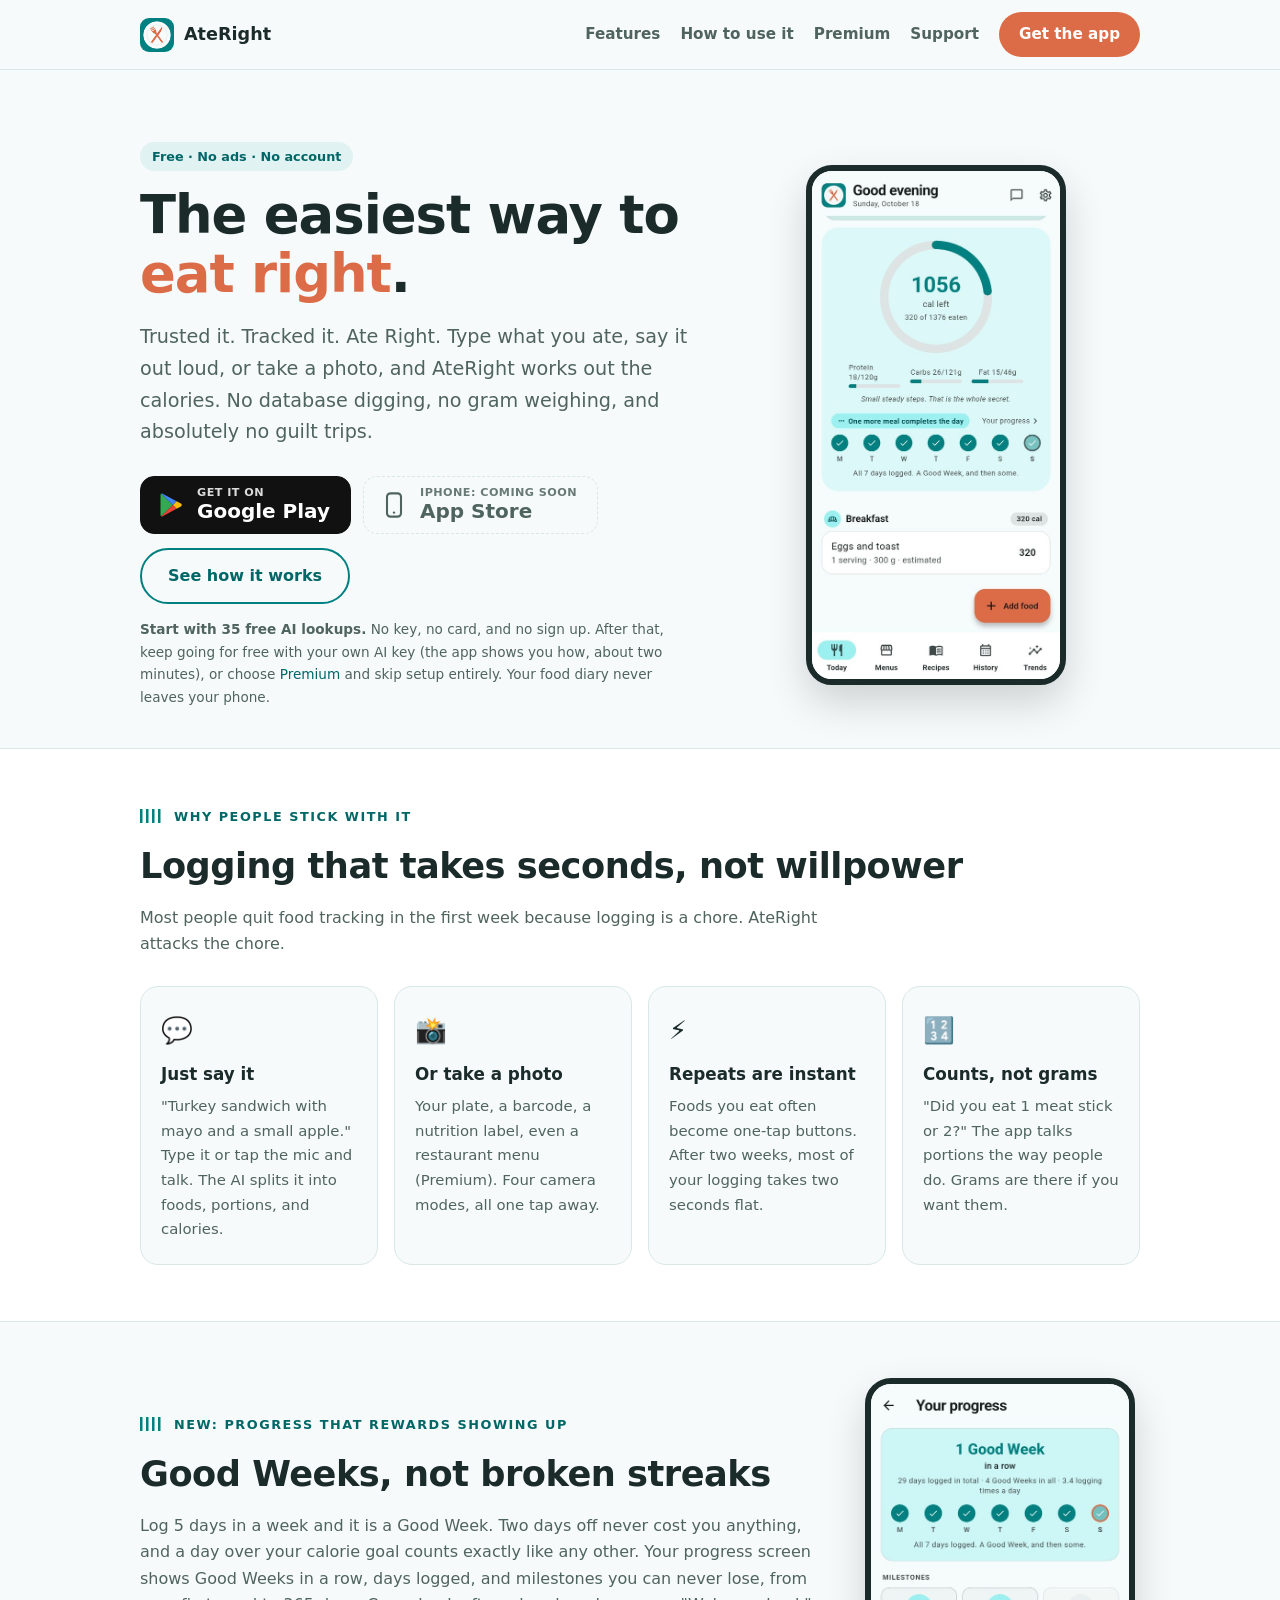
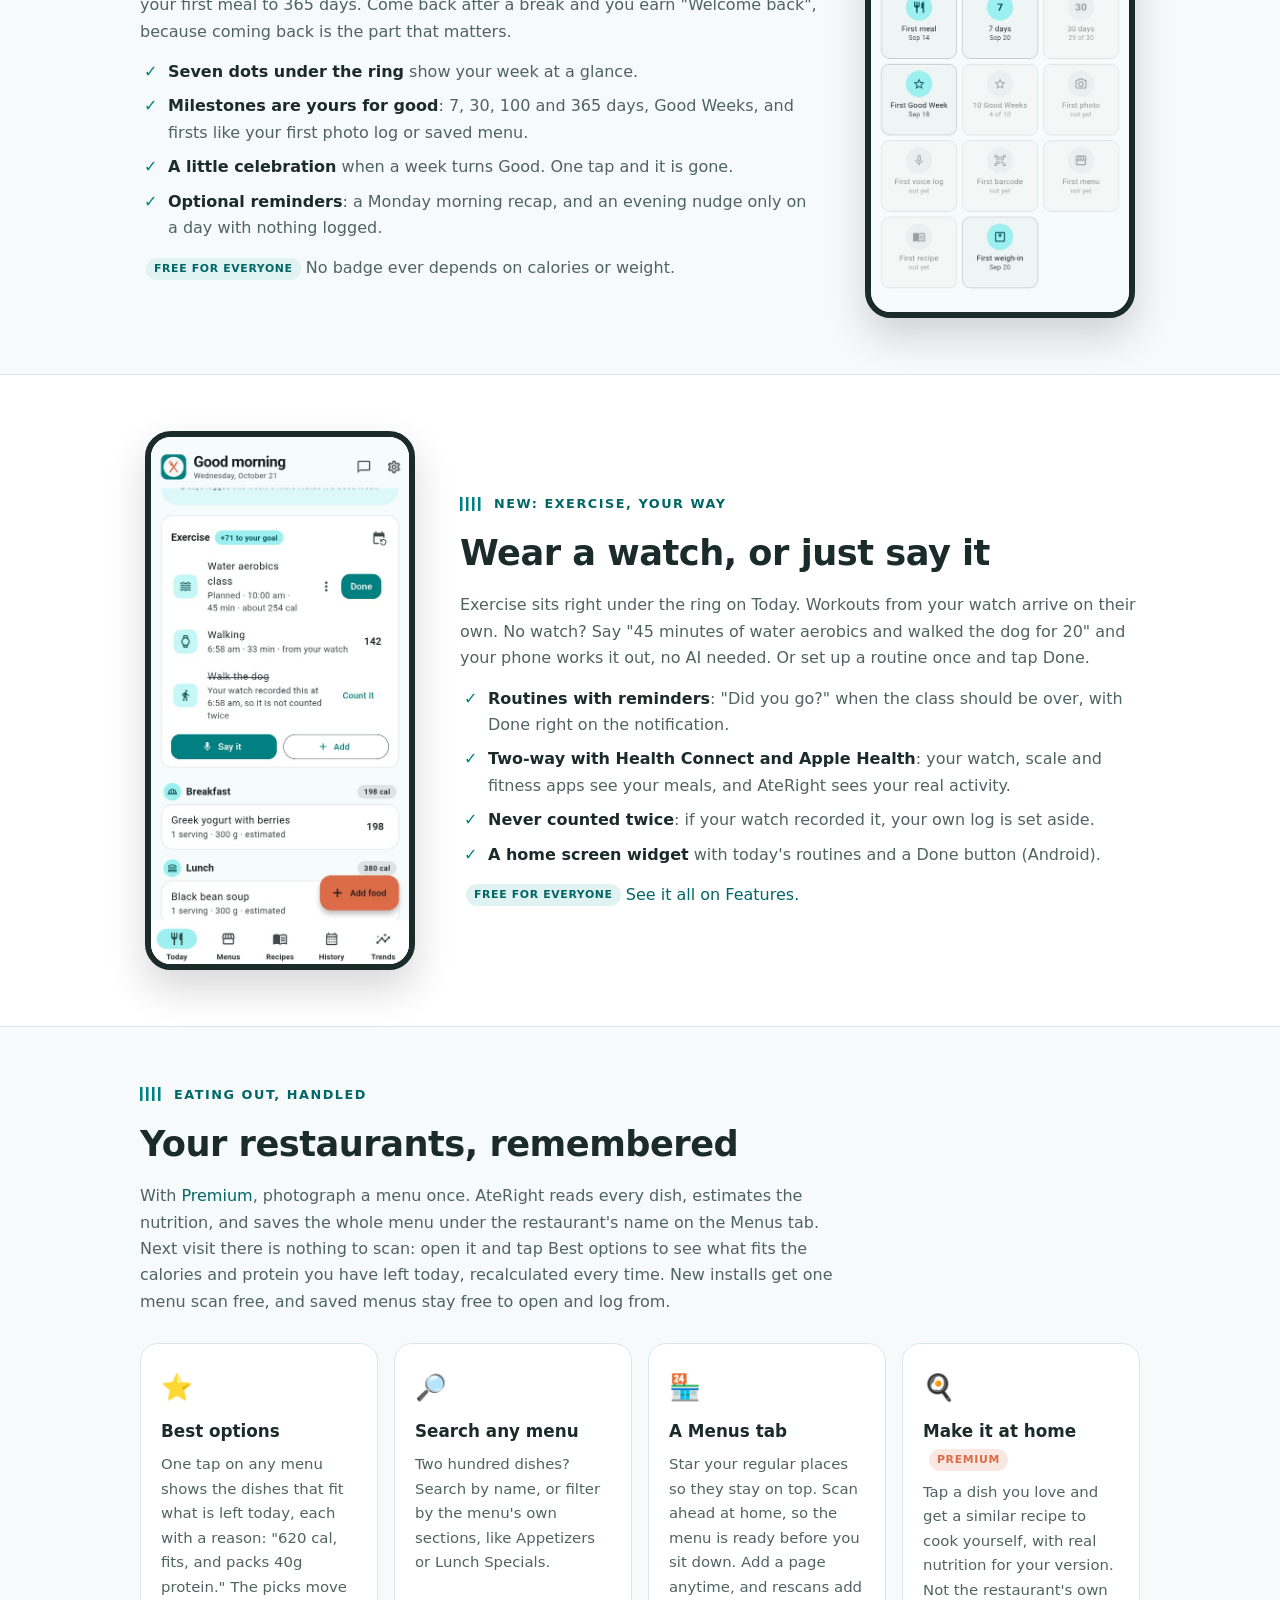
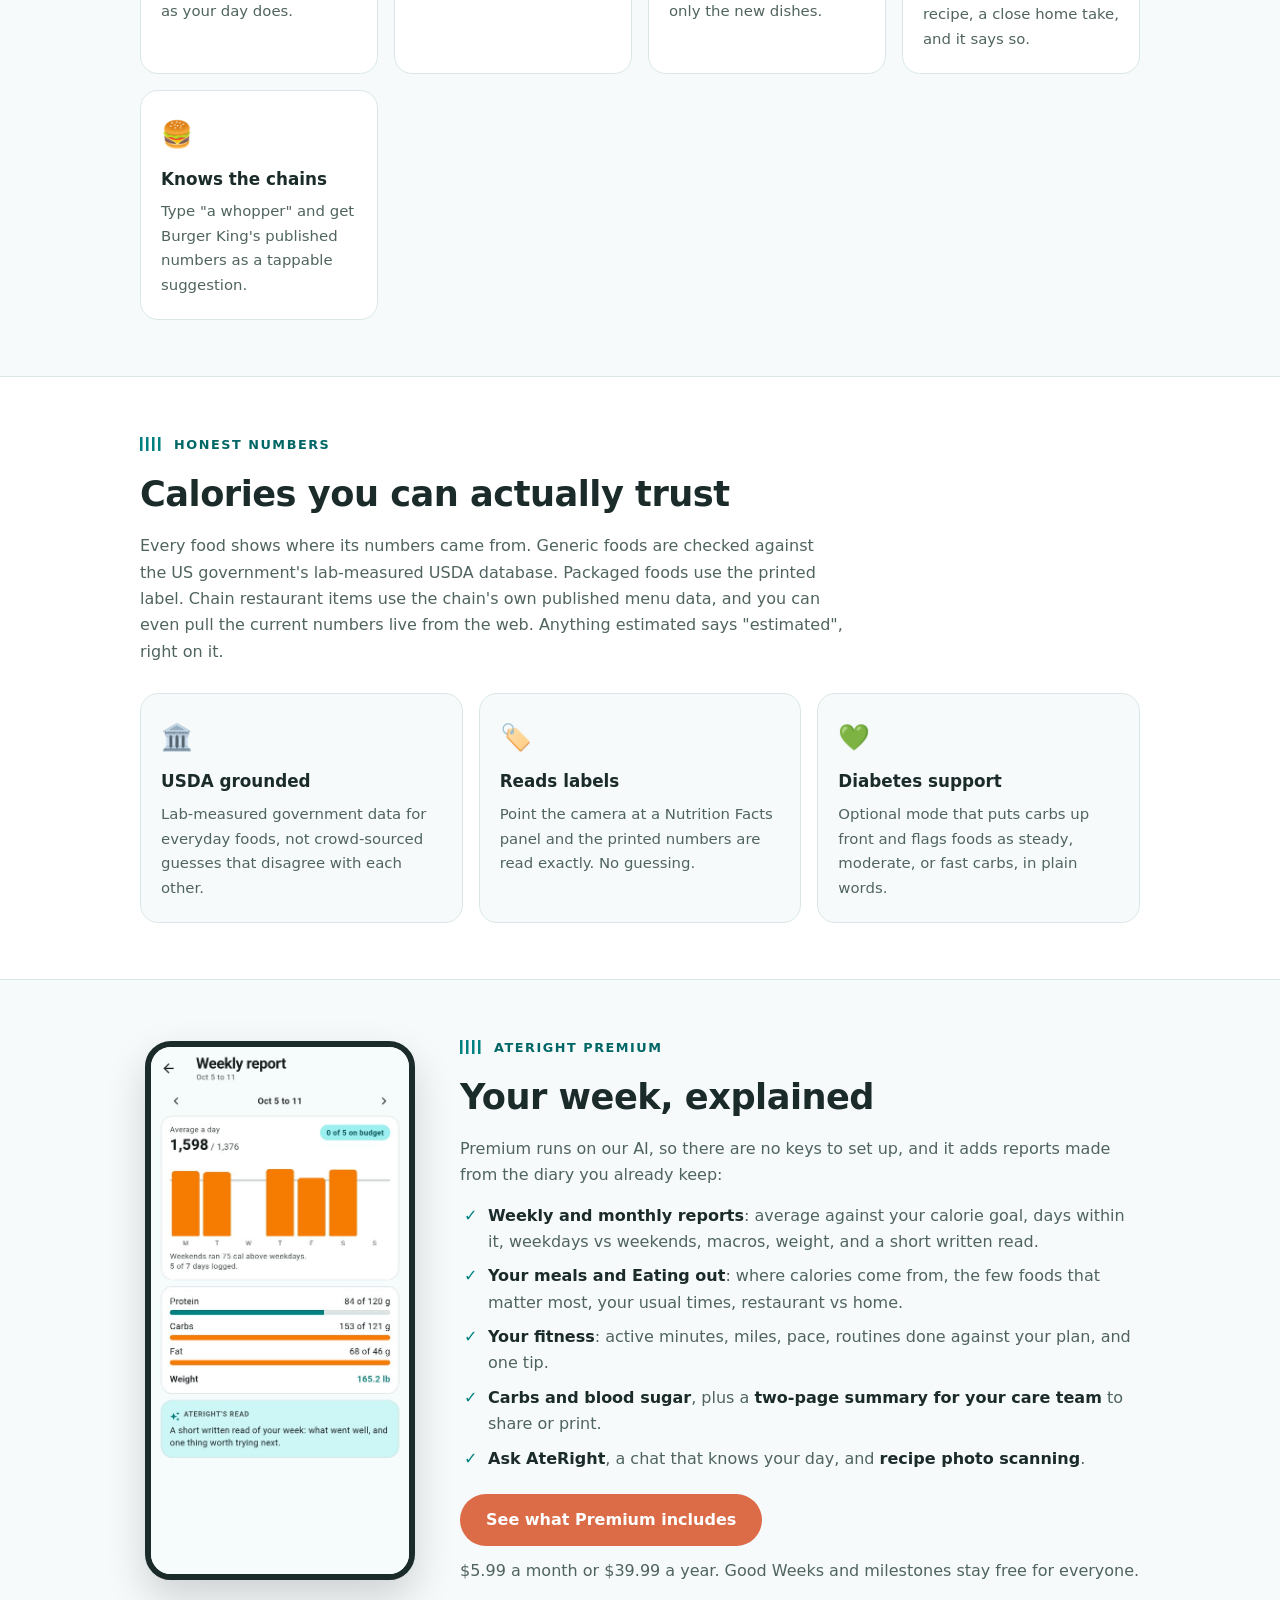
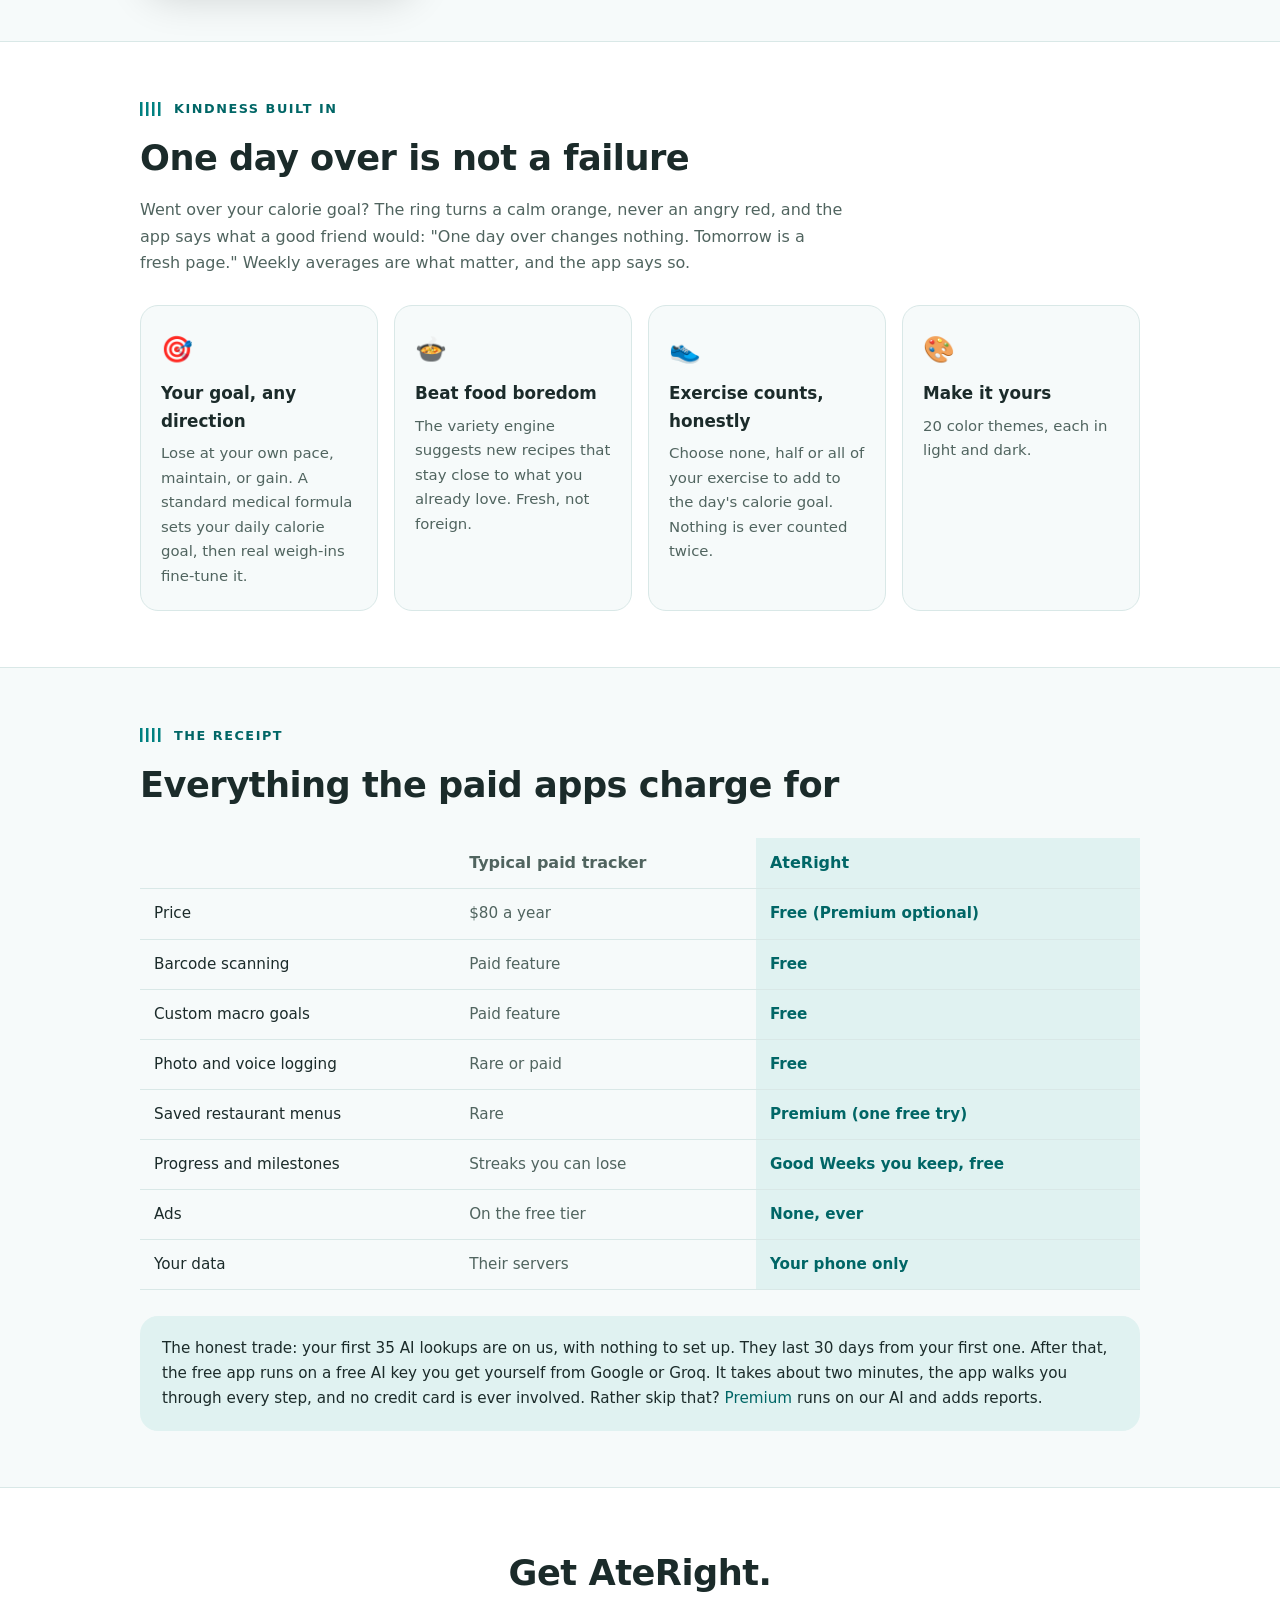
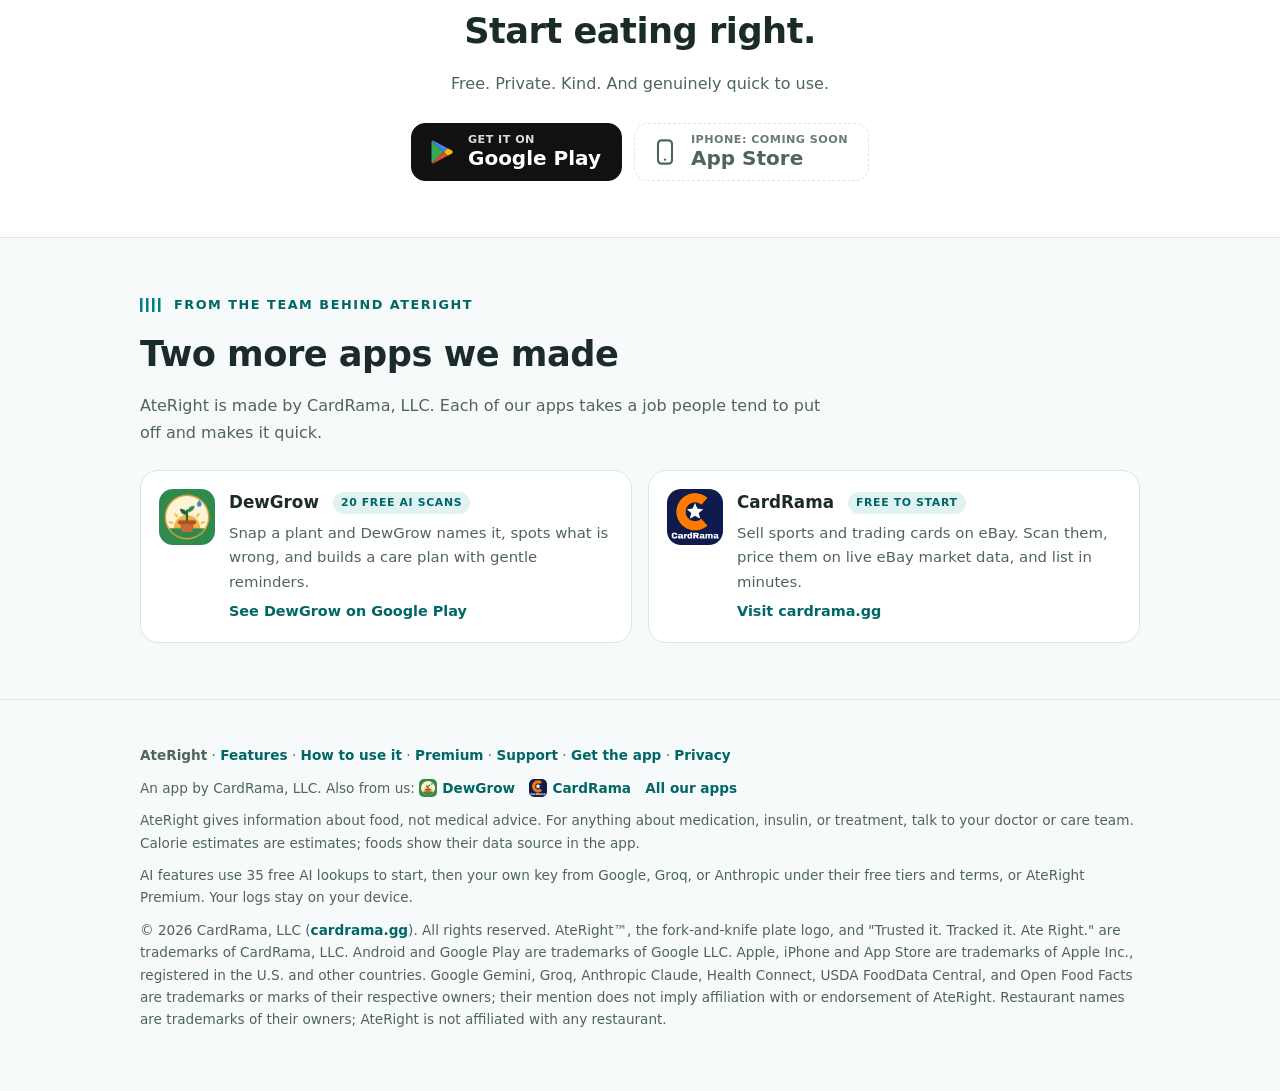
==== commit 716be3f1: "35 free AI lookups, free tries; menus and Make it at home are Premium Matches AteRight 0.10.15: new " ====
--- a/index.html
+++ b/index.html
@@ -4,7 +4,7 @@
 <meta charset="utf-8">
 <meta name="viewport" content="width=device-width, initial-scale=1">
 <title>AteRight - the easiest way to eat right</title>
-<meta name="description" content="Trusted it. Tracked it. Ate Right. A free calorie tracker that starts with 20 free AI lookups, no key needed. AI food logging, saved restaurant menus with Best options, recipes, Good Weeks and milestones, and zero shame. Your data stays on your phone.">
+<meta name="description" content="Trusted it. Tracked it. Ate Right. A free calorie tracker that starts with 35 free AI lookups, no key needed. AI food logging, saved restaurant menus with Best options, recipes, Good Weeks and milestones, and zero shame. Your data stays on your phone.">
 <meta property="og:title" content="AteRight">
 <meta property="og:description" content="Everything the paid trackers do. Free, kind, and private.">
 <meta property="og:image" content="https://ateright.com/icon.png">
@@ -33,7 +33,7 @@
       <div class="stores"><a class="store" href="https://play.google.com/store/apps/details?id=gg.cardrama.ateright" rel="noopener"><svg viewBox="0 0 24 24" aria-hidden="true"><path fill="#34A853" d="M3.6 2.3 13.5 12l-9.9 9.7c-.4-.2-.6-.6-.6-1.1V3.4c0-.5.2-.9.6-1.1z"/><path fill="#FBBC04" d="m16.8 15.3-3.3-3.3 3.3-3.3 3.7 2.1c1 .6 1 2 0 2.5z"/><path fill="#EA4335" d="M13.5 12 3.6 21.7c.3.2.8.2 1.2 0l12-6.4z"/><path fill="#4285F4" d="M13.5 12 16.8 8.7l-12-6.4c-.4-.2-.9-.2-1.2 0z"/></svg><span><small>Get it on</small>Google Play</span></a><span class="store soon" aria-label="iPhone: coming soon to the App Store"><svg viewBox="0 0 24 24" aria-hidden="true"><rect x="6" y="2" width="12" height="20" rx="3" fill="none" stroke="currentColor" stroke-width="1.8"/><circle cx="12" cy="18.5" r="1" fill="currentColor"/></svg><span><small>iPhone: coming soon</small>App Store</span></span></div>
       <a class="btn ghost" href="guide.html">See how it works</a>
     </div>
-    <p class="fine"><b>Start with 20 free AI lookups.</b> No key, no card, and no sign up. After that, keep going for free with your own AI key (the app shows you how, about two minutes), or choose <a href="premium.html">Premium</a> and skip setup entirely. Your food diary never leaves your phone.</p>
+    <p class="fine"><b>Start with 35 free AI lookups.</b> No key, no card, and no sign up. After that, keep going for free with your own AI key (the app shows you how, about two minutes), or choose <a href="premium.html">Premium</a> and skip setup entirely. Your food diary never leaves your phone.</p>
   </div>
   <figure class="shot" aria-label="The AteRight Today screen">
     <img src="img/today-week.jpg" alt="The Today screen: calories left in a ring, protein, carbs and fat bars, and this week's seven dots, all logged.">
@@ -47,7 +47,7 @@
     <p class="sub">Most people quit food tracking in the first week because logging is a chore. AteRight attacks the chore.</p>
     <div class="cards">
       <div class="card"><div class="emo">💬</div><h3>Just say it</h3><p>"Turkey sandwich with mayo and a small apple." Type it or tap the mic and talk. The AI splits it into foods, portions, and calories.</p></div>
-      <div class="card"><div class="emo">📸</div><h3>Or take a photo</h3><p>Your plate, a barcode, a nutrition label, even a restaurant menu. Four camera modes, all one tap away.</p></div>
+      <div class="card"><div class="emo">📸</div><h3>Or take a photo</h3><p>Your plate, a barcode, a nutrition label, even a restaurant menu (Premium). Four camera modes, all one tap away.</p></div>
       <div class="card"><div class="emo">⚡</div><h3>Repeats are instant</h3><p>Foods you eat often become one-tap buttons. After two weeks, most of your logging takes two seconds flat.</p></div>
       <div class="card"><div class="emo">🔢</div><h3>Counts, not grams</h3><p>"Did you eat 1 meat stick or 2?" The app talks portions the way people do. Grams are there if you want them.</p></div>
     </div>
@@ -94,12 +94,12 @@
   <div class="wrap">
     <div class="kicker">Eating out, handled</div>
     <h2>Your restaurants, remembered</h2>
-    <p class="sub">Photograph a menu once. AteRight reads every dish, estimates the nutrition, and saves the whole menu under the restaurant's name on the Menus tab. Next visit there is nothing to scan: open it and tap Best options to see what fits the calories and protein you have left today, recalculated every time.</p>
+    <p class="sub">With <a href="premium.html">Premium</a>, photograph a menu once. AteRight reads every dish, estimates the nutrition, and saves the whole menu under the restaurant's name on the Menus tab. Next visit there is nothing to scan: open it and tap Best options to see what fits the calories and protein you have left today, recalculated every time. New installs get one menu scan free, and saved menus stay free to open and log from.</p>
     <div class="cards">
       <div class="card"><div class="emo">⭐</div><h3>Best options</h3><p>One tap on any menu shows the dishes that fit what is left today, each with a reason: "620 cal, fits, and packs 40g protein." The picks move as your day does.</p></div>
       <div class="card"><div class="emo">🔎</div><h3>Search any menu</h3><p>Two hundred dishes? Search by name, or filter by the menu's own sections, like Appetizers or Lunch Specials.</p></div>
       <div class="card"><div class="emo">🏪</div><h3>A Menus tab</h3><p>Star your regular places so they stay on top. Scan ahead at home, so the menu is ready before you sit down. Add a page anytime, and rescans add only the new dishes.</p></div>
-      <div class="card"><div class="emo">🍳</div><h3>Make it at home</h3><p>Tap a dish you love and get a similar recipe to cook yourself, with real nutrition for your version. Not the restaurant's own recipe, a close home take, and it says so.</p></div>
+      <div class="card"><div class="emo">🍳</div><h3>Make it at home <span class="ptag">Premium</span></h3><p>Tap a dish you love and get a similar recipe to cook yourself, with real nutrition for your version. Not the restaurant's own recipe, a close home take, and it says so.</p></div>
       <div class="card"><div class="emo">🍔</div><h3>Knows the chains</h3><p>Type "a whopper" and get Burger King's published numbers as a tappable suggestion.</p></div>
     </div>
   </div>
@@ -164,12 +164,12 @@
       <tr><td>Barcode scanning</td><td>Paid feature</td><td>Free</td></tr>
       <tr><td>Custom macro goals</td><td>Paid feature</td><td>Free</td></tr>
       <tr><td>Photo and voice logging</td><td>Rare or paid</td><td>Free</td></tr>
-      <tr><td>Saved restaurant menus</td><td>Rare</td><td>Free</td></tr>
+      <tr><td>Saved restaurant menus</td><td>Rare</td><td>Premium (one free try)</td></tr>
       <tr><td>Progress and milestones</td><td>Streaks you can lose</td><td>Good Weeks you keep, free</td></tr>
       <tr><td>Ads</td><td>On the free tier</td><td>None, ever</td></tr>
       <tr><td>Your data</td><td>Their servers</td><td>Your phone only</td></tr>
     </table>
-    <div class="callout">The honest trade: your first 20 AI lookups are on us, with nothing to set up. They last 30 days from your first one. After that, the free app runs on a free AI key you get yourself from Google or Groq. It takes about two minutes, the app walks you through every step, and no credit card is ever involved. Rather skip that? <a href="premium.html">Premium</a> runs on our AI and adds reports.</div>
+    <div class="callout">The honest trade: your first 35 AI lookups are on us, with nothing to set up. They last 30 days from your first one. After that, the free app runs on a free AI key you get yourself from Google or Groq. It takes about two minutes, the app walks you through every step, and no credit card is ever involved. Rather skip that? <a href="premium.html">Premium</a> runs on our AI and adds reports.</div>
   </div>
 </section>
 
@@ -211,7 +211,7 @@
   <div><b>AteRight</b> · <a href="features.html">Features</a> · <a href="guide.html">How to use it</a> · <a href="premium.html">Premium</a> · <a href="support.html">Support</a> · <a href="download.html">Get the app</a> · <a href="privacy.html">Privacy</a></div>
   <div class="family-line">An app by CardRama, LLC. Also from us: <a href="https://dewgrow.com/"><img src="img/apps/dewgrow.png" alt="">DewGrow</a> <a href="https://cardrama.gg/"><img src="img/apps/cardrama.png" alt="">CardRama</a> <a href="https://cardrama.gg/apps">All our apps</a></div>
   <div>AteRight gives information about food, not medical advice. For anything about medication, insulin, or treatment, talk to your doctor or care team. Calorie estimates are estimates; foods show their data source in the app.</div>
-  <div>AI features use 20 free AI lookups to start, then your own key from Google, Groq, or Anthropic under their free tiers and terms, or AteRight Premium. Your logs stay on your device.</div>
+  <div>AI features use 35 free AI lookups to start, then your own key from Google, Groq, or Anthropic under their free tiers and terms, or AteRight Premium. Your logs stay on your device.</div>
   <div>© 2026 CardRama, LLC (<a href="https://cardrama.gg">cardrama.gg</a>). All rights reserved. AteRight™, the fork-and-knife plate logo, and "Trusted it. Tracked it. Ate Right." are trademarks of CardRama, LLC. Android and Google Play are trademarks of Google LLC. Apple, iPhone and App Store are trademarks of Apple Inc., registered in the U.S. and other countries. Google Gemini, Groq, Anthropic Claude, Health Connect, USDA FoodData Central, and Open Food Facts are trademarks or marks of their respective owners; their mention does not imply affiliation with or endorsement of AteRight. Restaurant names are trademarks of their owners; AteRight is not affiliated with any restaurant.</div>
 </div></footer>
 
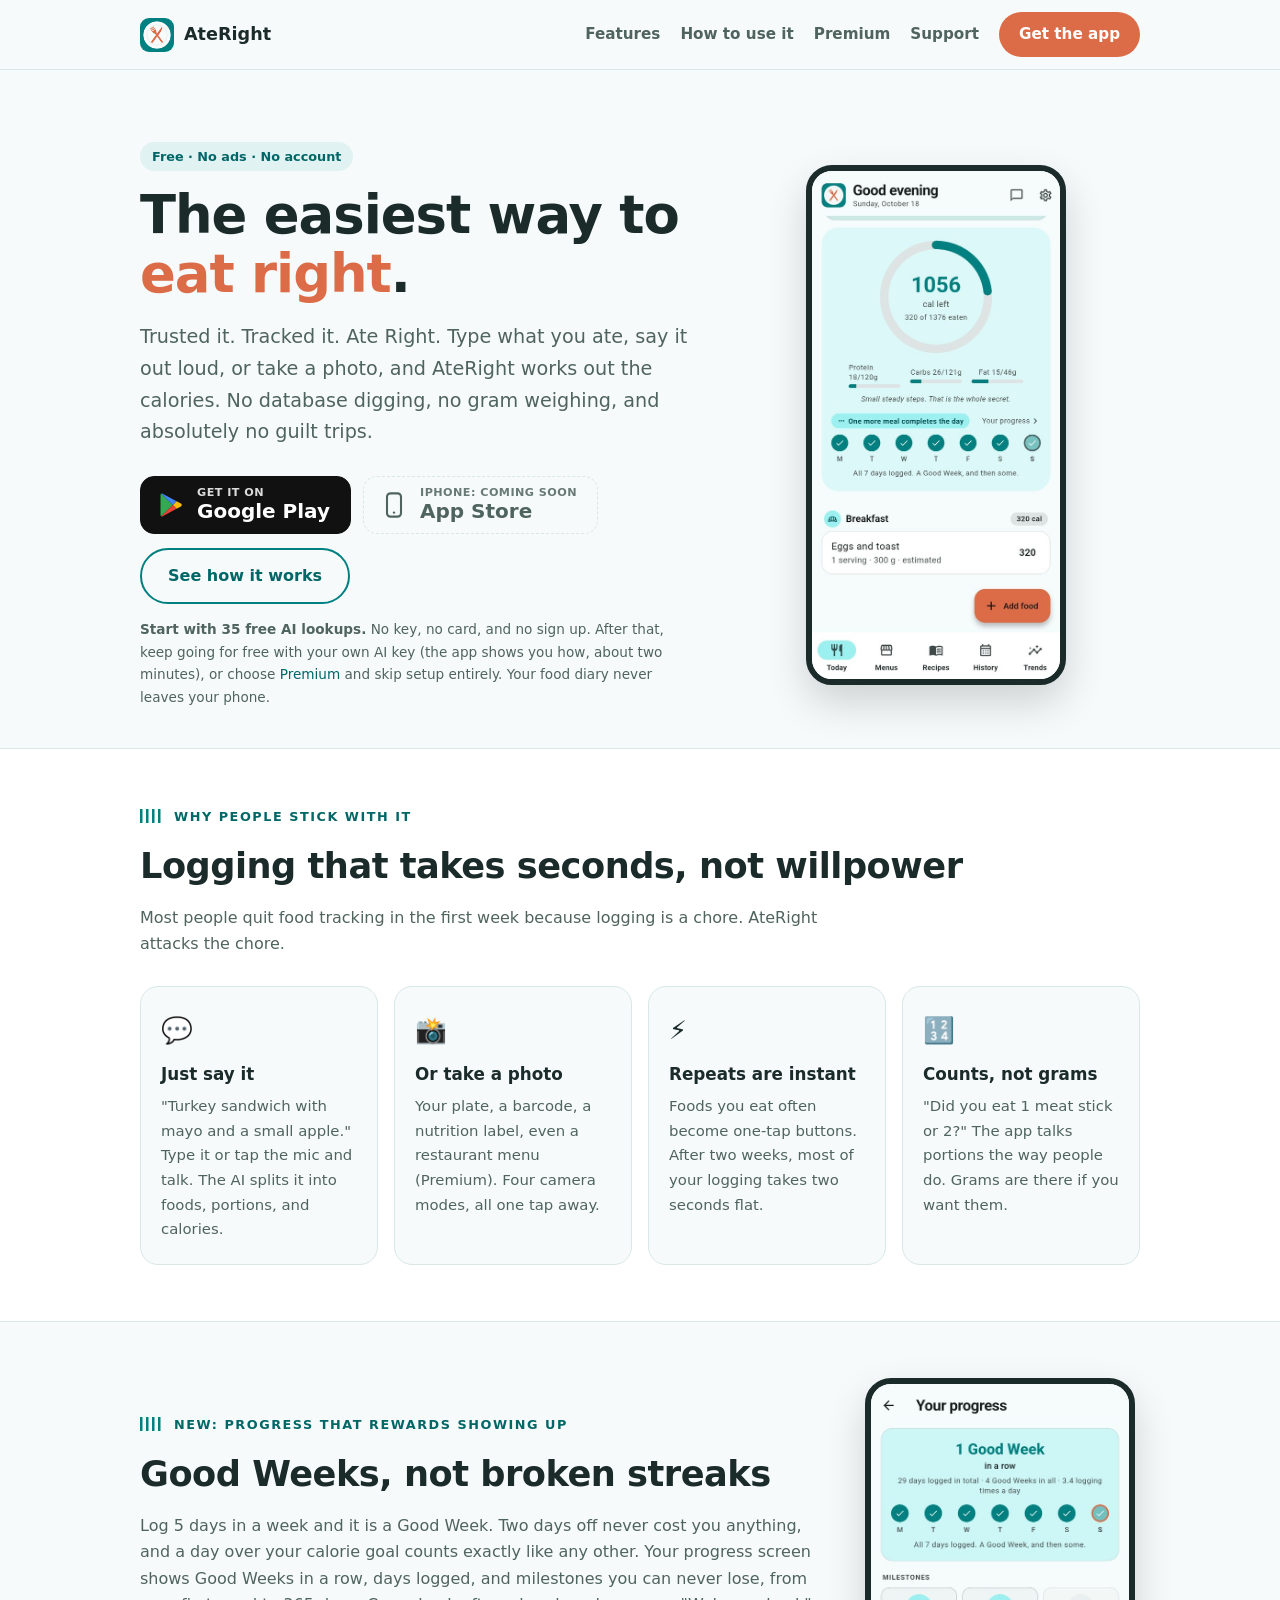
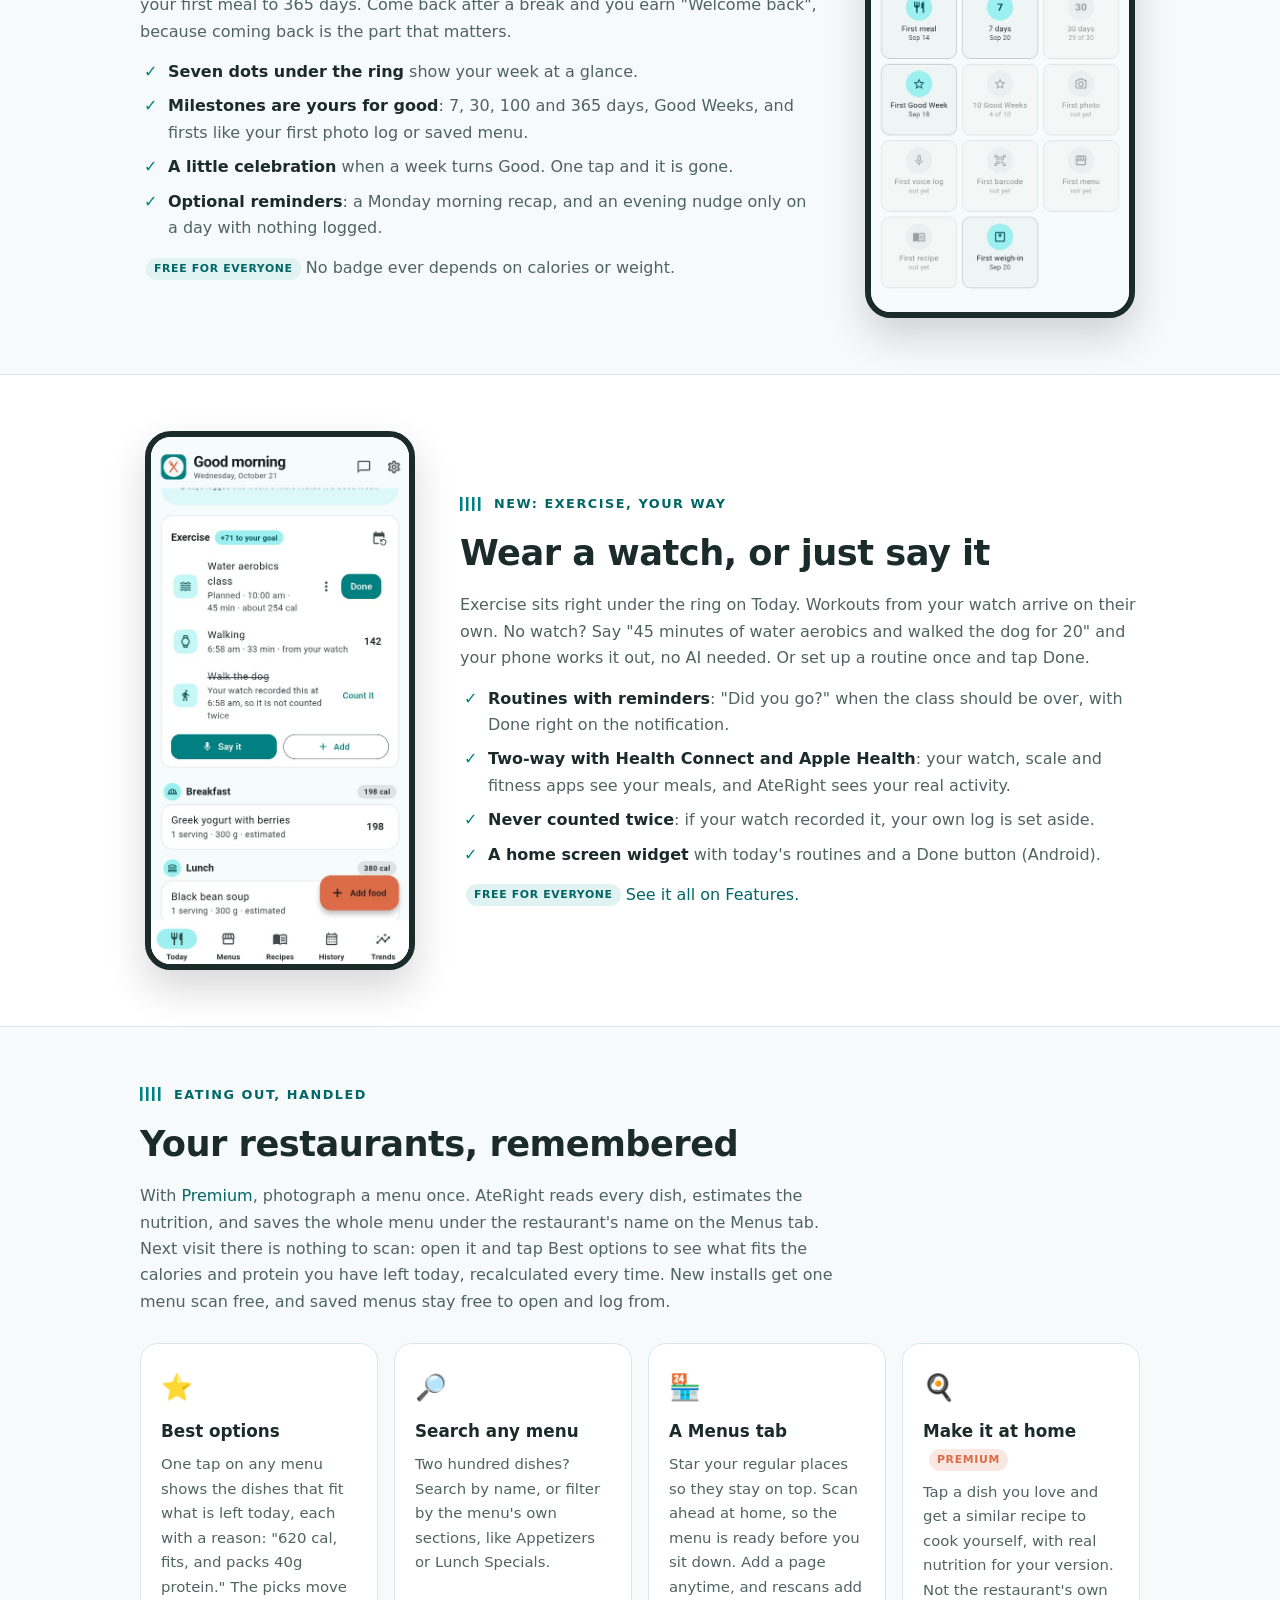
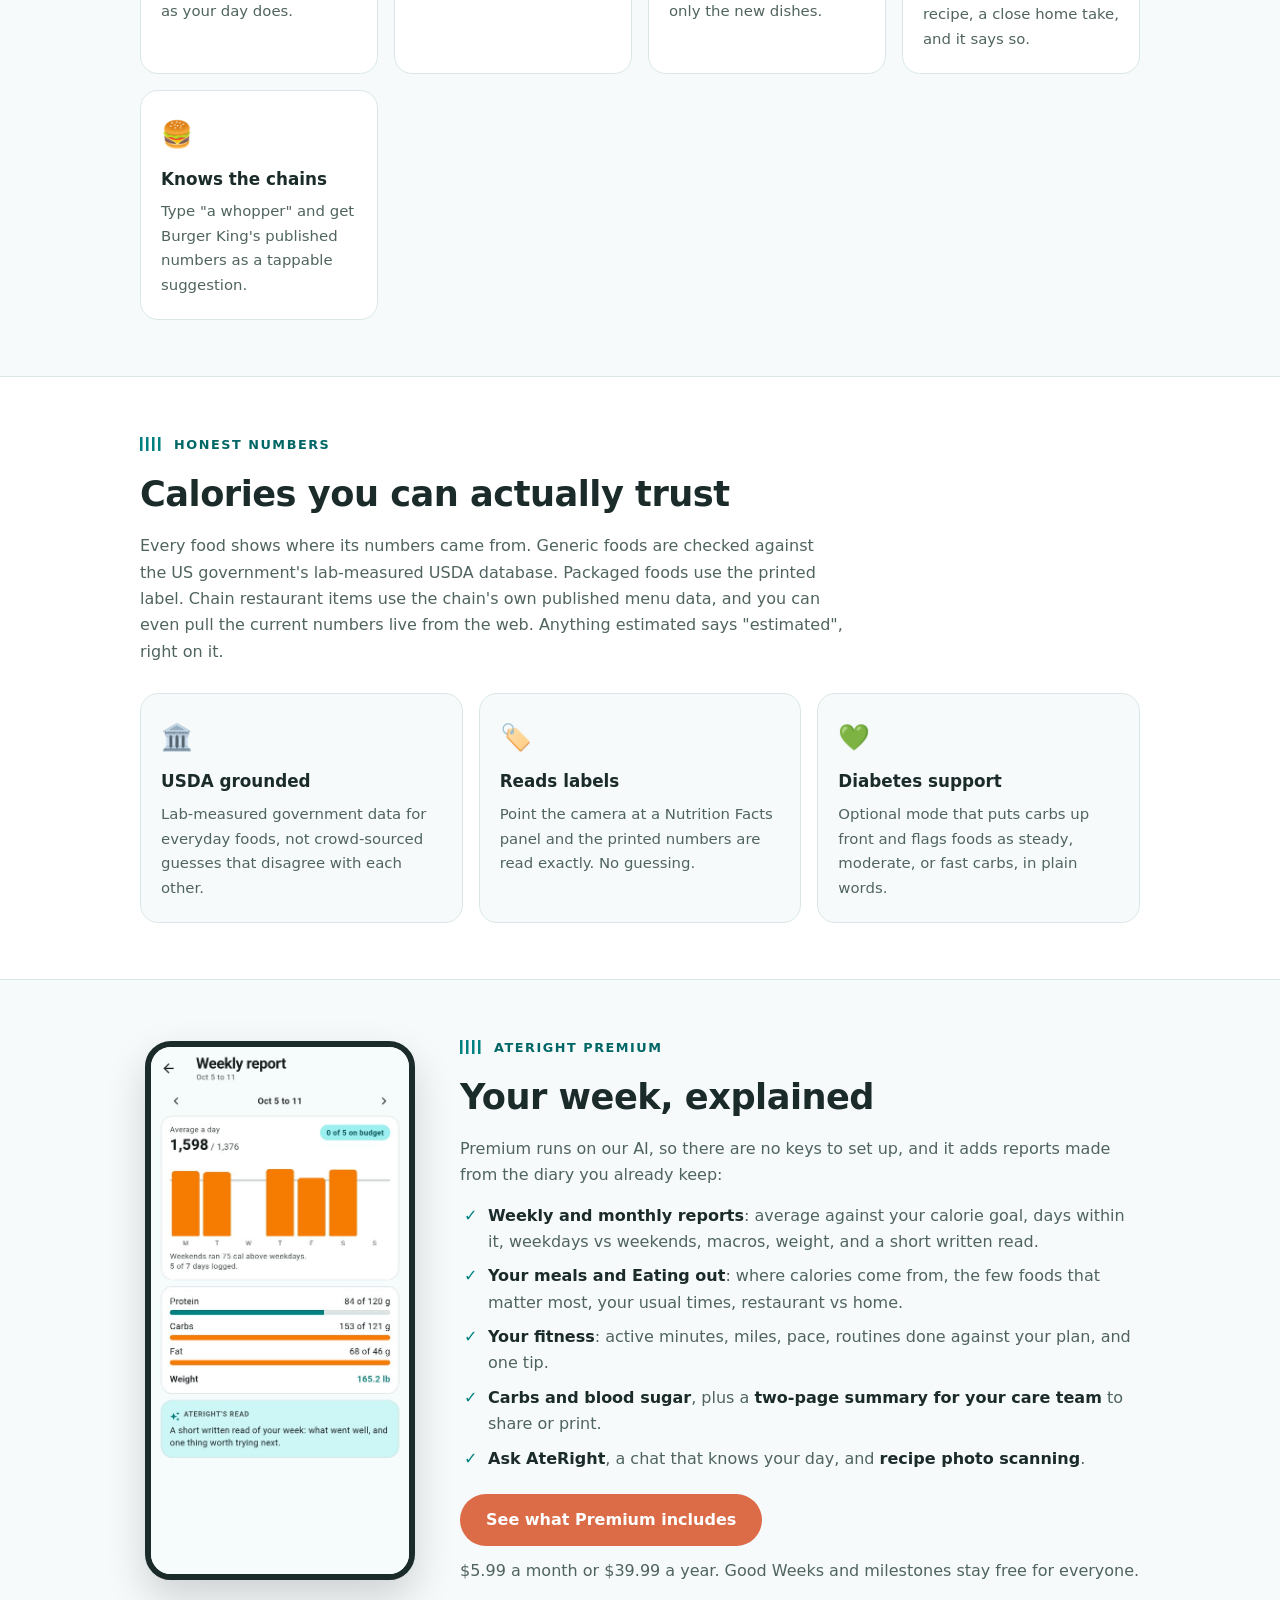
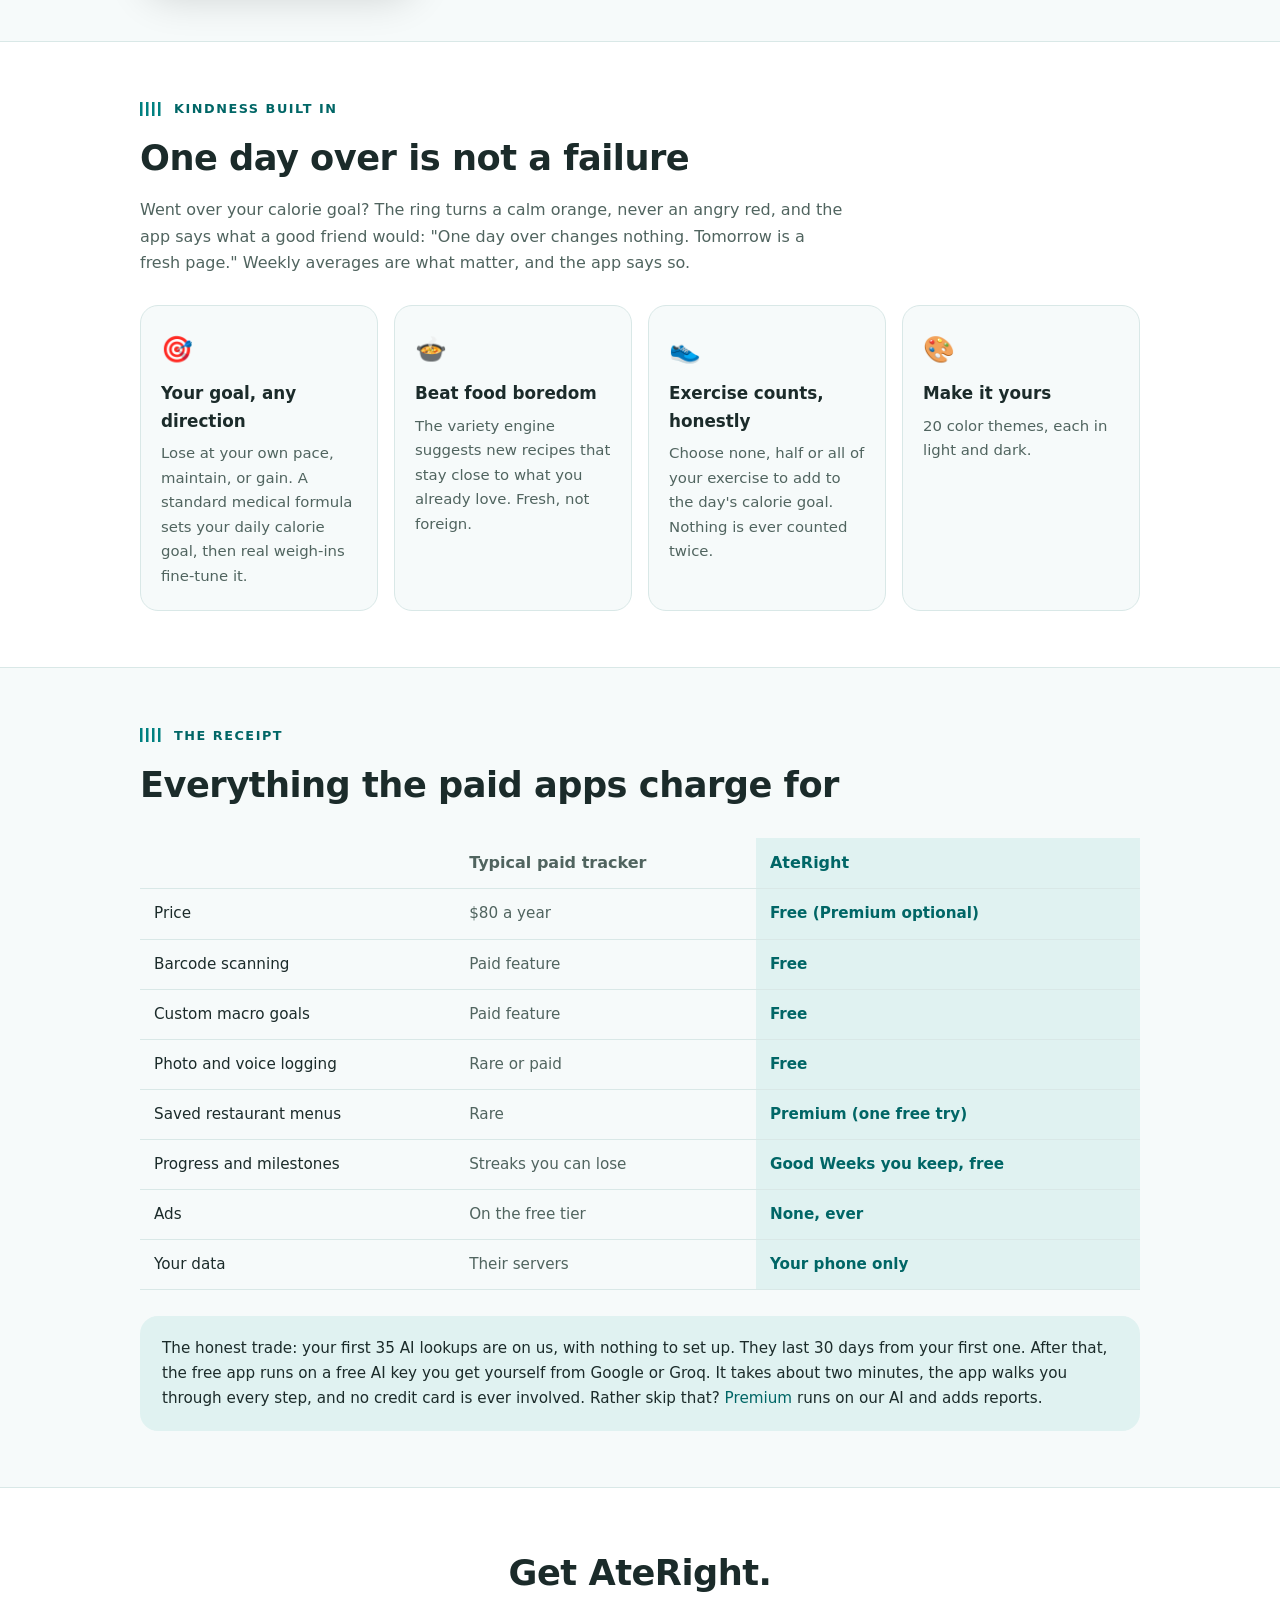
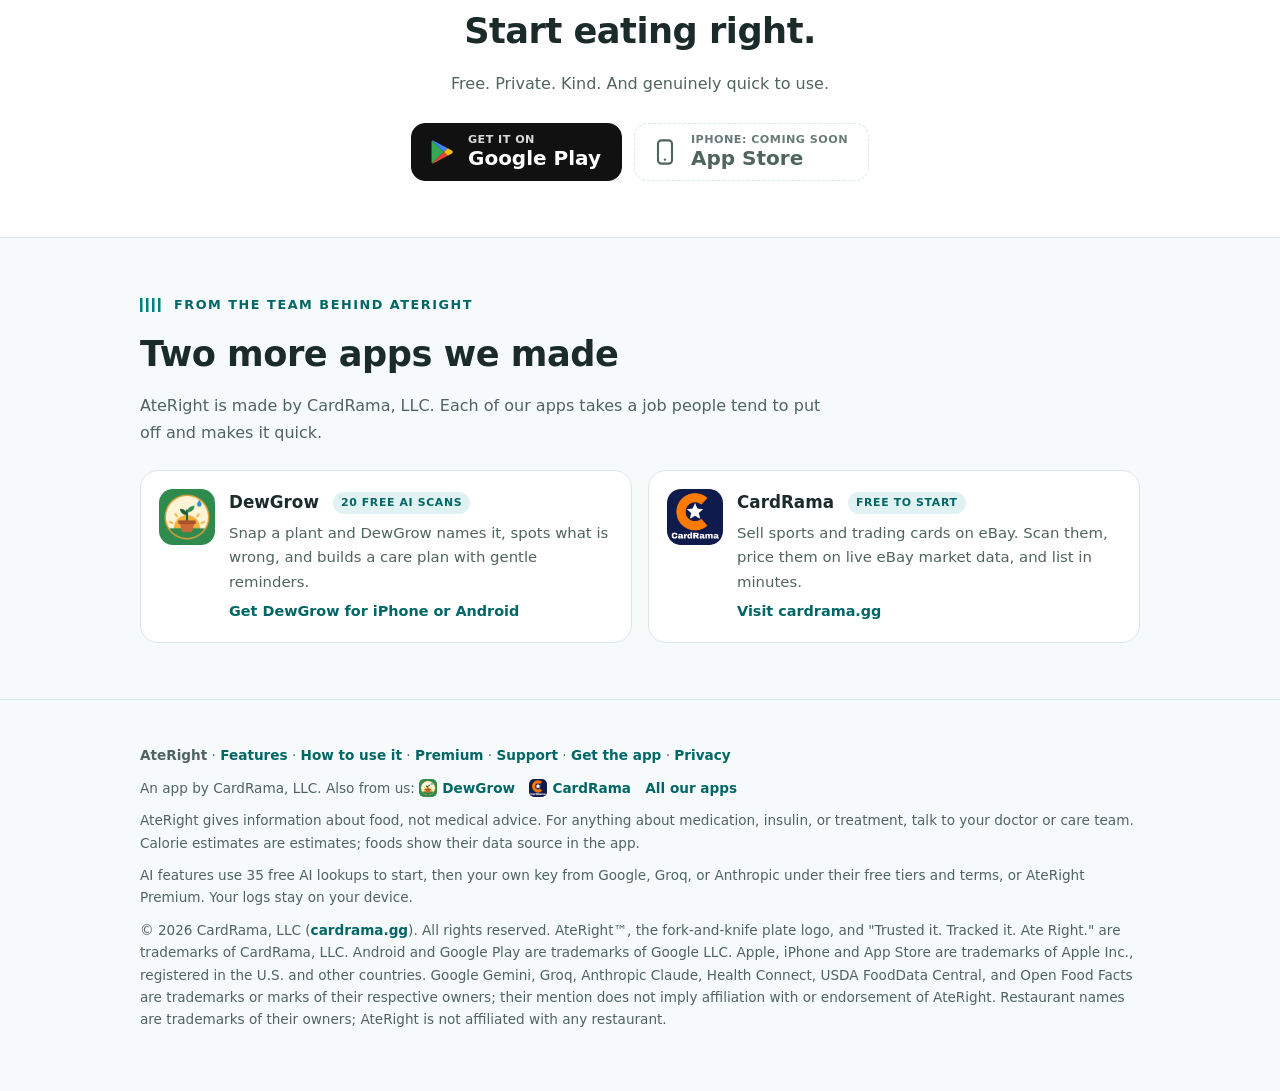
==== commit e2f5908d: "DewGrow tile goes to dewgrow.com, now on iPhone and Android Co-Authored-By: Claude Opus 5.5 <noreply" ====
--- a/index.html
+++ b/index.html
@@ -187,12 +187,12 @@
     <h2>Two more apps we made</h2>
     <p class="sub">AteRight is made by CardRama, LLC. Each of our apps takes a job people tend to put off and makes it quick.</p>
     <div class="apps">
-      <a class="app-tile" href="https://play.google.com/store/apps/details?id=com.dewgrow.app&amp;referrer=utm_source%3Dateright.com%26utm_medium%3Dfamily" rel="noopener">
+      <a class="app-tile" href="https://dewgrow.com/" rel="noopener">
         <img src="img/apps/dewgrow.png" alt="">
         <span class="t">
           <span class="n">DewGrow <span class="ptag ftag">20 free AI scans</span></span>
           <span class="d">Snap a plant and DewGrow names it, spots what is wrong, and builds a care plan with gentle reminders.</span>
-          <span class="go">See DewGrow on Google Play</span>
+          <span class="go">Get DewGrow for iPhone or Android</span>
         </span>
       </a>
       <a class="app-tile" href="https://cardrama.gg/" rel="noopener">
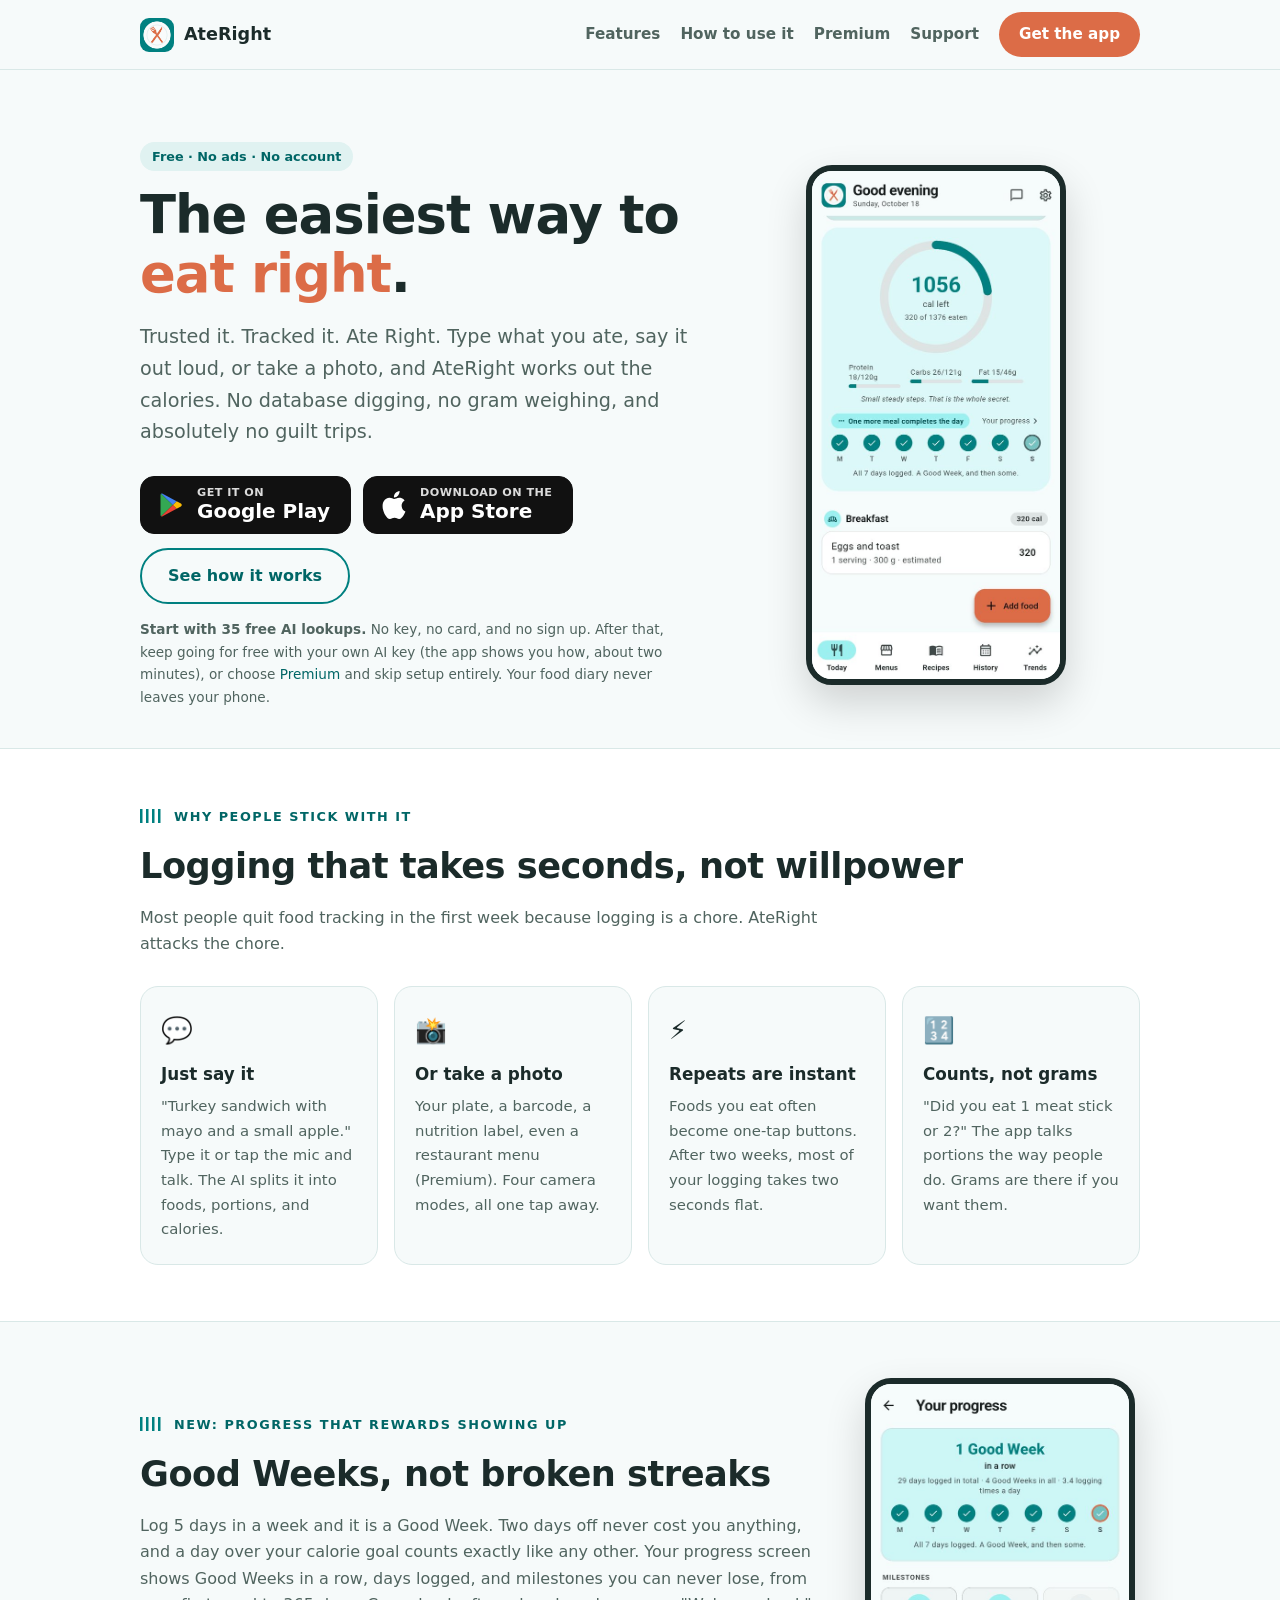
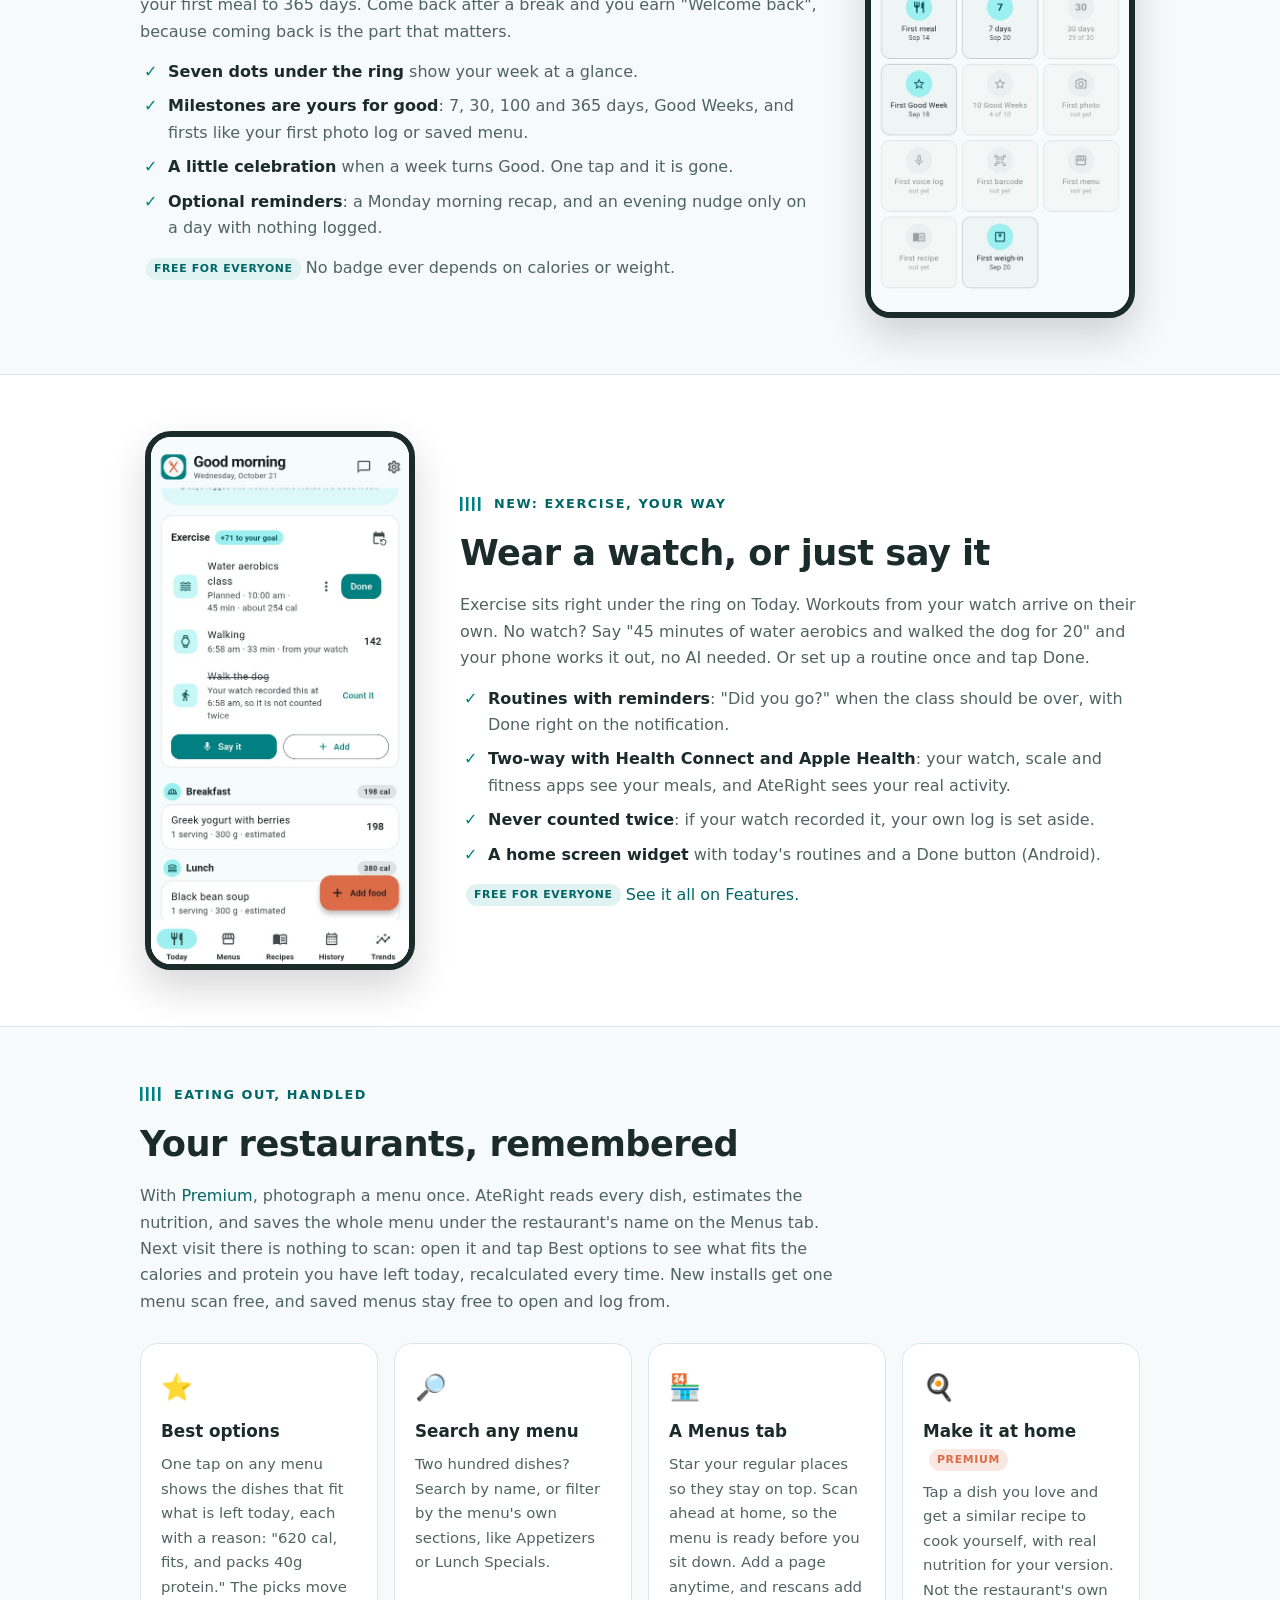
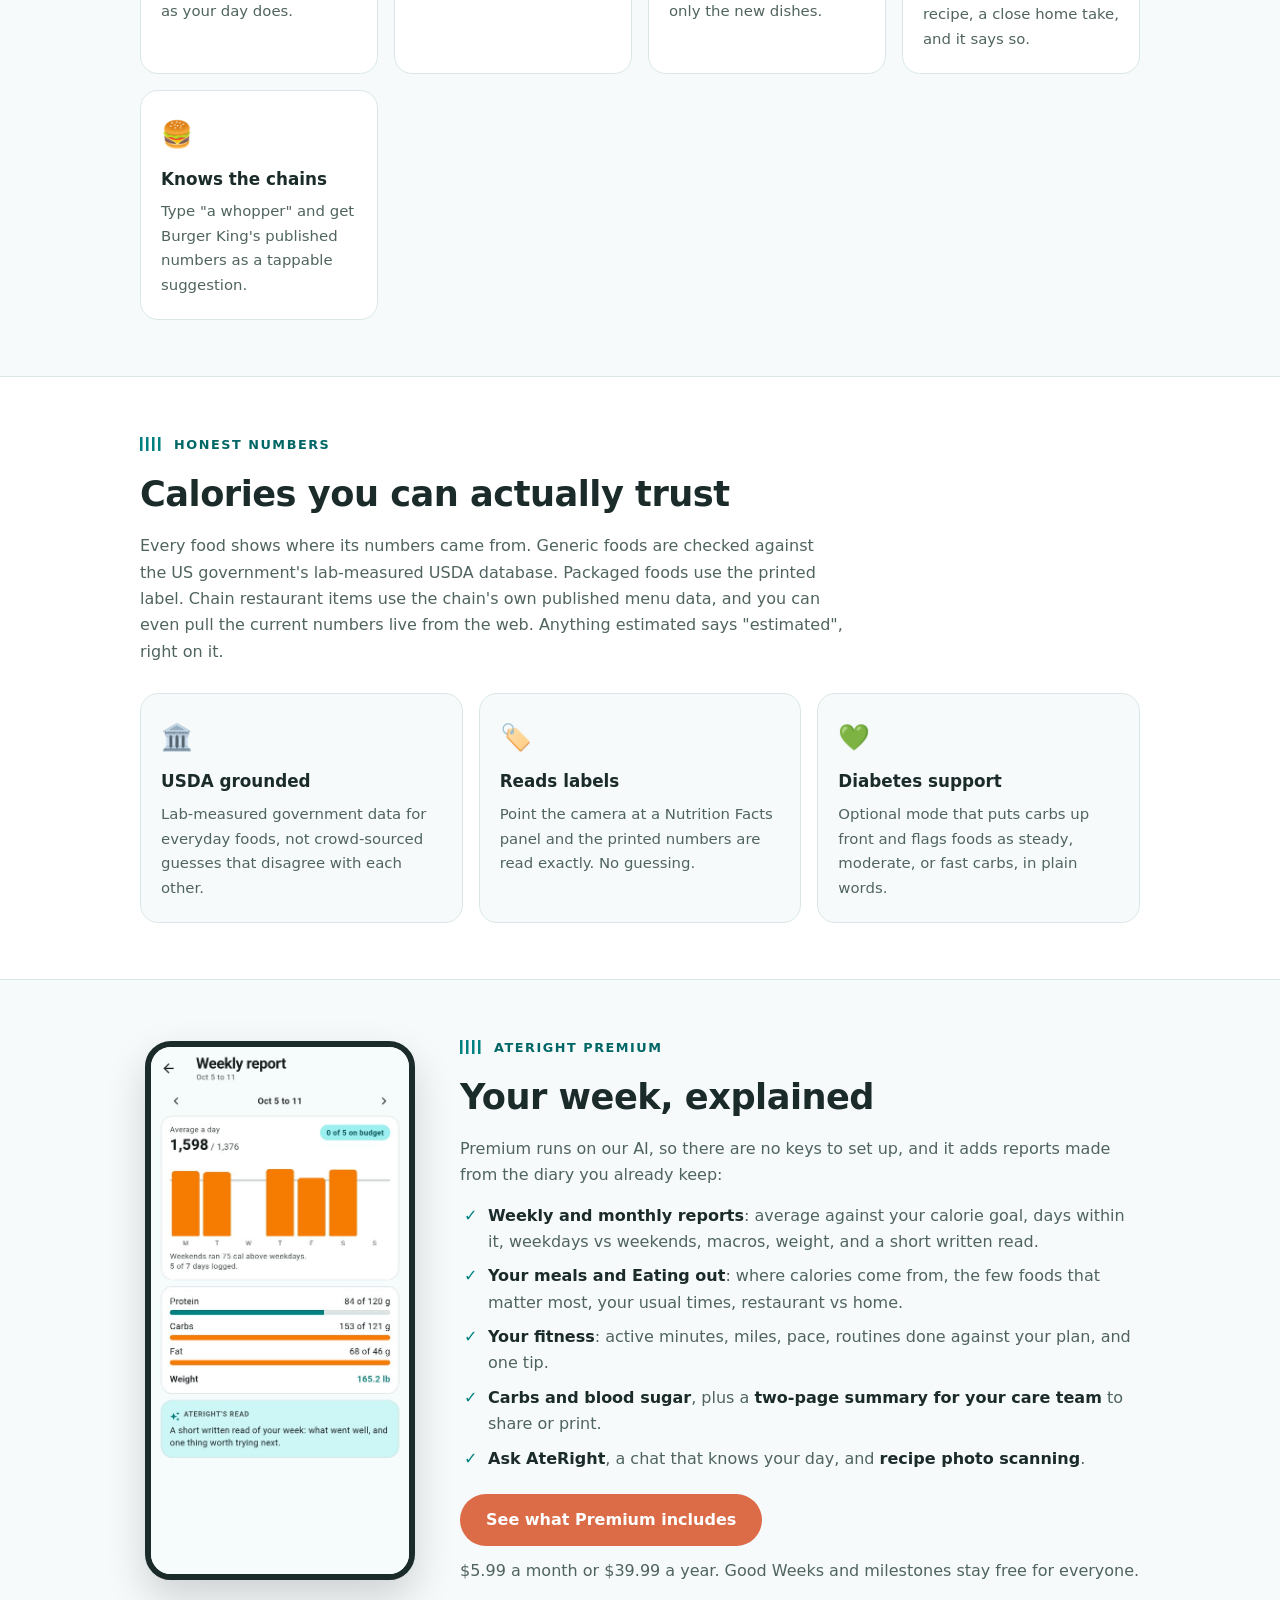
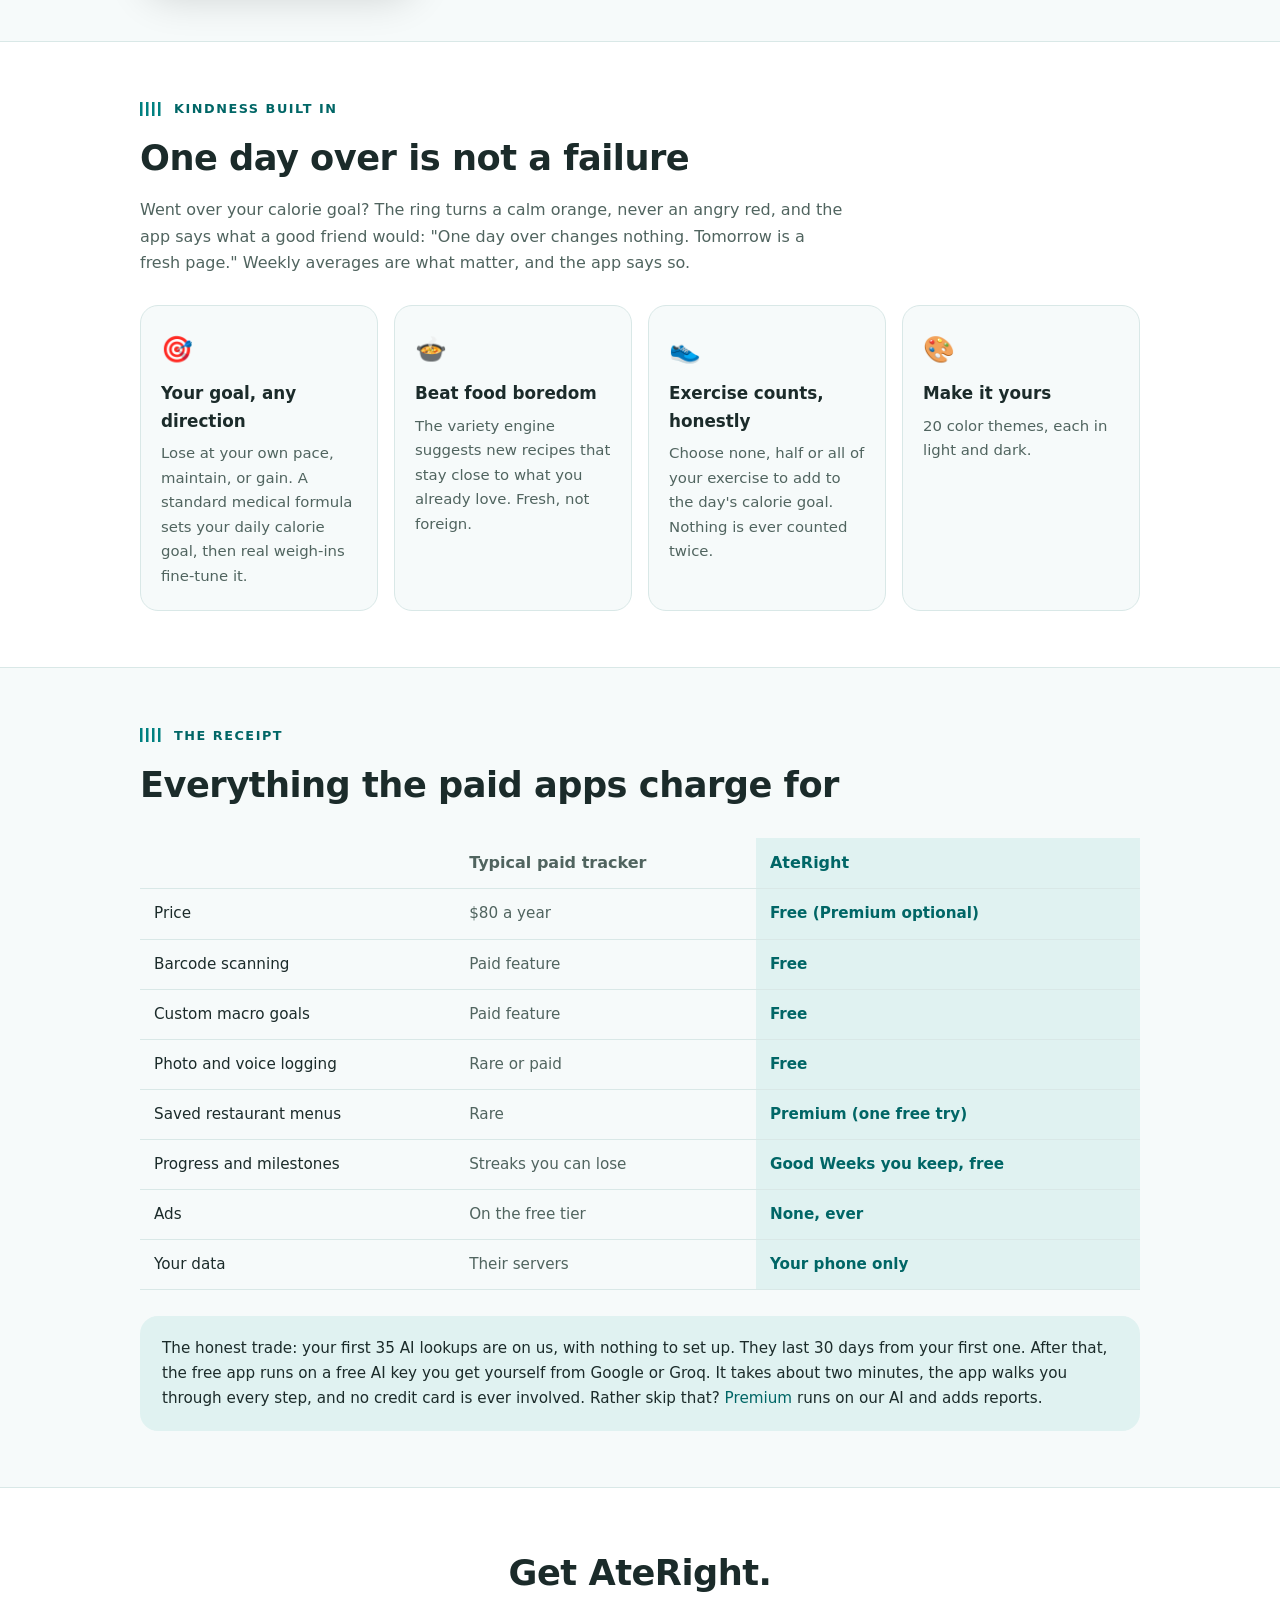
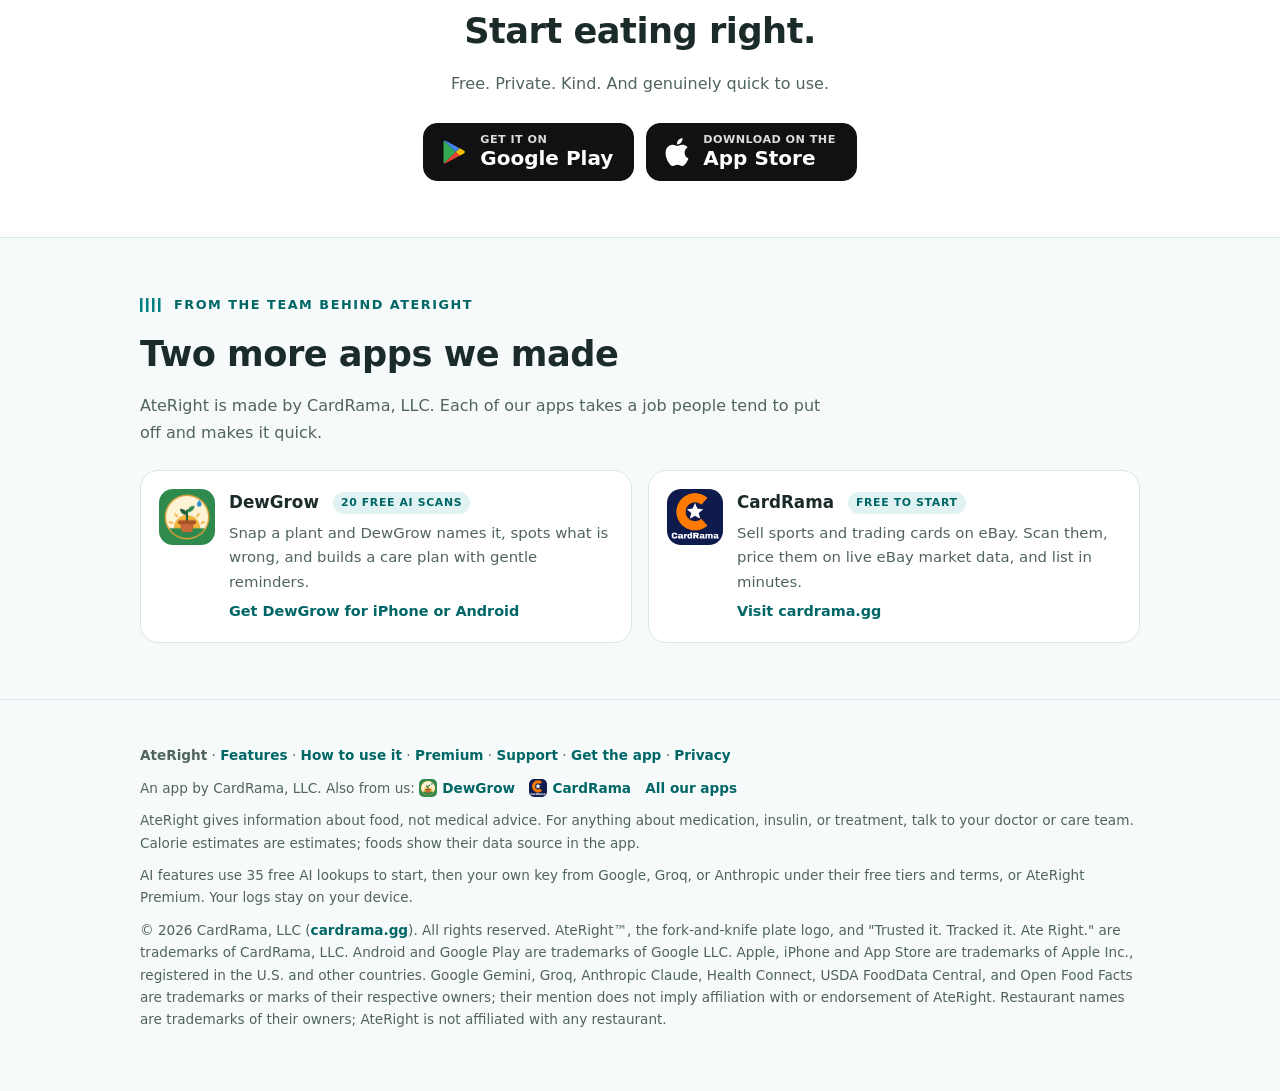
==== commit 04c89e67: "iPhone is live: App Store badge and links replace "coming soon" Every store row now has a Download o" ====
--- a/index.html
+++ b/index.html
@@ -30,7 +30,7 @@
     <h1>The easiest way to <em>eat right</em>.</h1>
     <p class="lede">Trusted it. Tracked it. Ate Right. Type what you ate, say it out loud, or take a photo, and AteRight works out the calories. No database digging, no gram weighing, and absolutely no guilt trips.</p>
     <div class="ctas">
-      <div class="stores"><a class="store" href="https://play.google.com/store/apps/details?id=gg.cardrama.ateright" rel="noopener"><svg viewBox="0 0 24 24" aria-hidden="true"><path fill="#34A853" d="M3.6 2.3 13.5 12l-9.9 9.7c-.4-.2-.6-.6-.6-1.1V3.4c0-.5.2-.9.6-1.1z"/><path fill="#FBBC04" d="m16.8 15.3-3.3-3.3 3.3-3.3 3.7 2.1c1 .6 1 2 0 2.5z"/><path fill="#EA4335" d="M13.5 12 3.6 21.7c.3.2.8.2 1.2 0l12-6.4z"/><path fill="#4285F4" d="M13.5 12 16.8 8.7l-12-6.4c-.4-.2-.9-.2-1.2 0z"/></svg><span><small>Get it on</small>Google Play</span></a><span class="store soon" aria-label="iPhone: coming soon to the App Store"><svg viewBox="0 0 24 24" aria-hidden="true"><rect x="6" y="2" width="12" height="20" rx="3" fill="none" stroke="currentColor" stroke-width="1.8"/><circle cx="12" cy="18.5" r="1" fill="currentColor"/></svg><span><small>iPhone: coming soon</small>App Store</span></span></div>
+      <div class="stores"><a class="store" href="https://play.google.com/store/apps/details?id=gg.cardrama.ateright" rel="noopener"><svg viewBox="0 0 24 24" aria-hidden="true"><path fill="#34A853" d="M3.6 2.3 13.5 12l-9.9 9.7c-.4-.2-.6-.6-.6-1.1V3.4c0-.5.2-.9.6-1.1z"/><path fill="#FBBC04" d="m16.8 15.3-3.3-3.3 3.3-3.3 3.7 2.1c1 .6 1 2 0 2.5z"/><path fill="#EA4335" d="M13.5 12 3.6 21.7c.3.2.8.2 1.2 0l12-6.4z"/><path fill="#4285F4" d="M13.5 12 16.8 8.7l-12-6.4c-.4-.2-.9-.2-1.2 0z"/></svg><span><small>Get it on</small>Google Play</span></a><a class="store" href="https://apps.apple.com/us/app/ateright-ai-calorie-counter/id6823991998" rel="noopener"><svg viewBox="0 0 24 24" aria-hidden="true"><path fill="currentColor" d="M12.152 6.896c-.948 0-2.415-1.078-3.96-1.04-2.04.027-3.91 1.183-4.961 3.014-2.117 3.675-.546 9.103 1.519 12.09 1.013 1.454 2.208 3.09 3.792 3.039 1.52-.065 2.09-.987 3.935-.987 1.831 0 2.35.987 3.96.948 1.637-.026 2.676-1.48 3.676-2.948 1.156-1.688 1.636-3.325 1.662-3.415-.039-.013-3.182-1.221-3.22-4.857-.026-3.04 2.48-4.494 2.597-4.559-1.429-2.09-3.623-2.324-4.39-2.376-2-.156-3.675 1.09-4.61 1.09zM15.53 3.83c.843-1.012 1.4-2.427 1.245-3.83-1.207.052-2.662.805-3.532 1.818-.78.896-1.454 2.338-1.273 3.714 1.338.104 2.715-.688 3.559-1.701"/></svg><span><small>Download on the</small>App Store</span></a></div>
       <a class="btn ghost" href="guide.html">See how it works</a>
     </div>
     <p class="fine"><b>Start with 35 free AI lookups.</b> No key, no card, and no sign up. After that, keep going for free with your own AI key (the app shows you how, about two minutes), or choose <a href="premium.html">Premium</a> and skip setup entirely. Your food diary never leaves your phone.</p>
@@ -177,7 +177,7 @@
   <div class="wrap" style="text-align:center">
     <h2>Get AteRight.<br>Start eating right.</h2>
     <p class="sub" style="margin:10px auto 26px">Free. Private. Kind. And genuinely quick to use.</p>
-    <div class="stores center"><a class="store" href="https://play.google.com/store/apps/details?id=gg.cardrama.ateright" rel="noopener"><svg viewBox="0 0 24 24" aria-hidden="true"><path fill="#34A853" d="M3.6 2.3 13.5 12l-9.9 9.7c-.4-.2-.6-.6-.6-1.1V3.4c0-.5.2-.9.6-1.1z"/><path fill="#FBBC04" d="m16.8 15.3-3.3-3.3 3.3-3.3 3.7 2.1c1 .6 1 2 0 2.5z"/><path fill="#EA4335" d="M13.5 12 3.6 21.7c.3.2.8.2 1.2 0l12-6.4z"/><path fill="#4285F4" d="M13.5 12 16.8 8.7l-12-6.4c-.4-.2-.9-.2-1.2 0z"/></svg><span><small>Get it on</small>Google Play</span></a><span class="store soon" aria-label="iPhone: coming soon to the App Store"><svg viewBox="0 0 24 24" aria-hidden="true"><rect x="6" y="2" width="12" height="20" rx="3" fill="none" stroke="currentColor" stroke-width="1.8"/><circle cx="12" cy="18.5" r="1" fill="currentColor"/></svg><span><small>iPhone: coming soon</small>App Store</span></span></div>
+    <div class="stores center"><a class="store" href="https://play.google.com/store/apps/details?id=gg.cardrama.ateright" rel="noopener"><svg viewBox="0 0 24 24" aria-hidden="true"><path fill="#34A853" d="M3.6 2.3 13.5 12l-9.9 9.7c-.4-.2-.6-.6-.6-1.1V3.4c0-.5.2-.9.6-1.1z"/><path fill="#FBBC04" d="m16.8 15.3-3.3-3.3 3.3-3.3 3.7 2.1c1 .6 1 2 0 2.5z"/><path fill="#EA4335" d="M13.5 12 3.6 21.7c.3.2.8.2 1.2 0l12-6.4z"/><path fill="#4285F4" d="M13.5 12 16.8 8.7l-12-6.4c-.4-.2-.9-.2-1.2 0z"/></svg><span><small>Get it on</small>Google Play</span></a><a class="store" href="https://apps.apple.com/us/app/ateright-ai-calorie-counter/id6823991998" rel="noopener"><svg viewBox="0 0 24 24" aria-hidden="true"><path fill="currentColor" d="M12.152 6.896c-.948 0-2.415-1.078-3.96-1.04-2.04.027-3.91 1.183-4.961 3.014-2.117 3.675-.546 9.103 1.519 12.09 1.013 1.454 2.208 3.09 3.792 3.039 1.52-.065 2.09-.987 3.935-.987 1.831 0 2.35.987 3.96.948 1.637-.026 2.676-1.48 3.676-2.948 1.156-1.688 1.636-3.325 1.662-3.415-.039-.013-3.182-1.221-3.22-4.857-.026-3.04 2.48-4.494 2.597-4.559-1.429-2.09-3.623-2.324-4.39-2.376-2-.156-3.675 1.09-4.61 1.09zM15.53 3.83c.843-1.012 1.4-2.427 1.245-3.83-1.207.052-2.662.805-3.532 1.818-.78.896-1.454 2.338-1.273 3.714 1.338.104 2.715-.688 3.559-1.701"/></svg><span><small>Download on the</small>App Store</span></a></div>
   </div>
 </section>
 
--- a/styles.css
+++ b/styles.css
@@ -276,3 +276,12 @@
 .store.soon { background: transparent; color: var(--ink-soft); border: 1.5px dashed var(--line); cursor: default; }
 .store.soon:hover { transform: none; box-shadow: none; }
 @media (prefers-color-scheme: dark) { .store:not(.soon) { background: #000; border-color: #444; } }
+
+/* How-to video cards on the guide: each links to the video on YouTube.
+   Plain links, no embedded player, so the page loads nothing from YouTube. */
+a.card.vid { display: block; color: inherit; text-decoration: none; }
+a.card.vid:hover, a.card.vid:focus-visible { border-color: var(--brand); }
+a.card.vid h3 { color: var(--ink); }
+a.card.vid p { color: var(--brand-deep); font-weight: 600; }
+.vid-num { display: inline-grid; place-items: center; width: 32px; height: 32px; border-radius: 50%; background: var(--brand-soft); color: var(--brand-deep); font-weight: 800; }
+.vid-all { margin-top: 24px; }
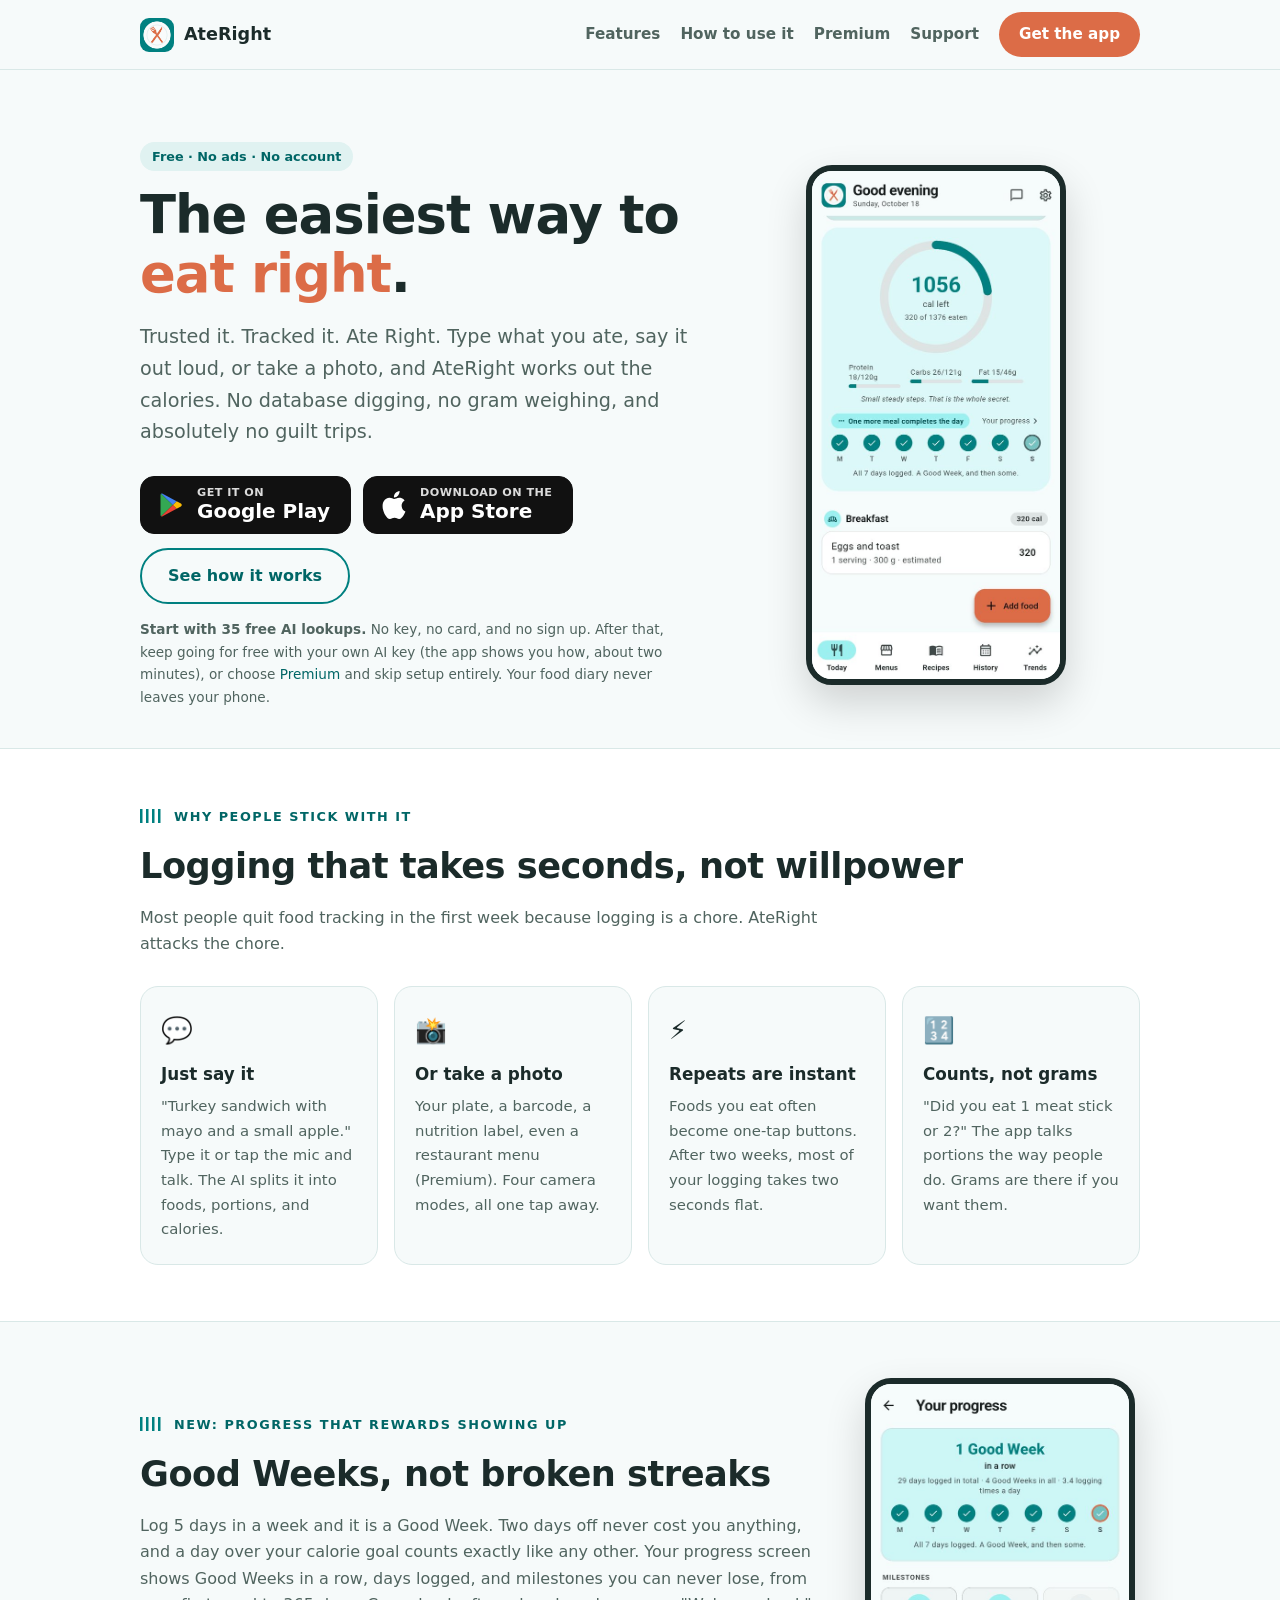
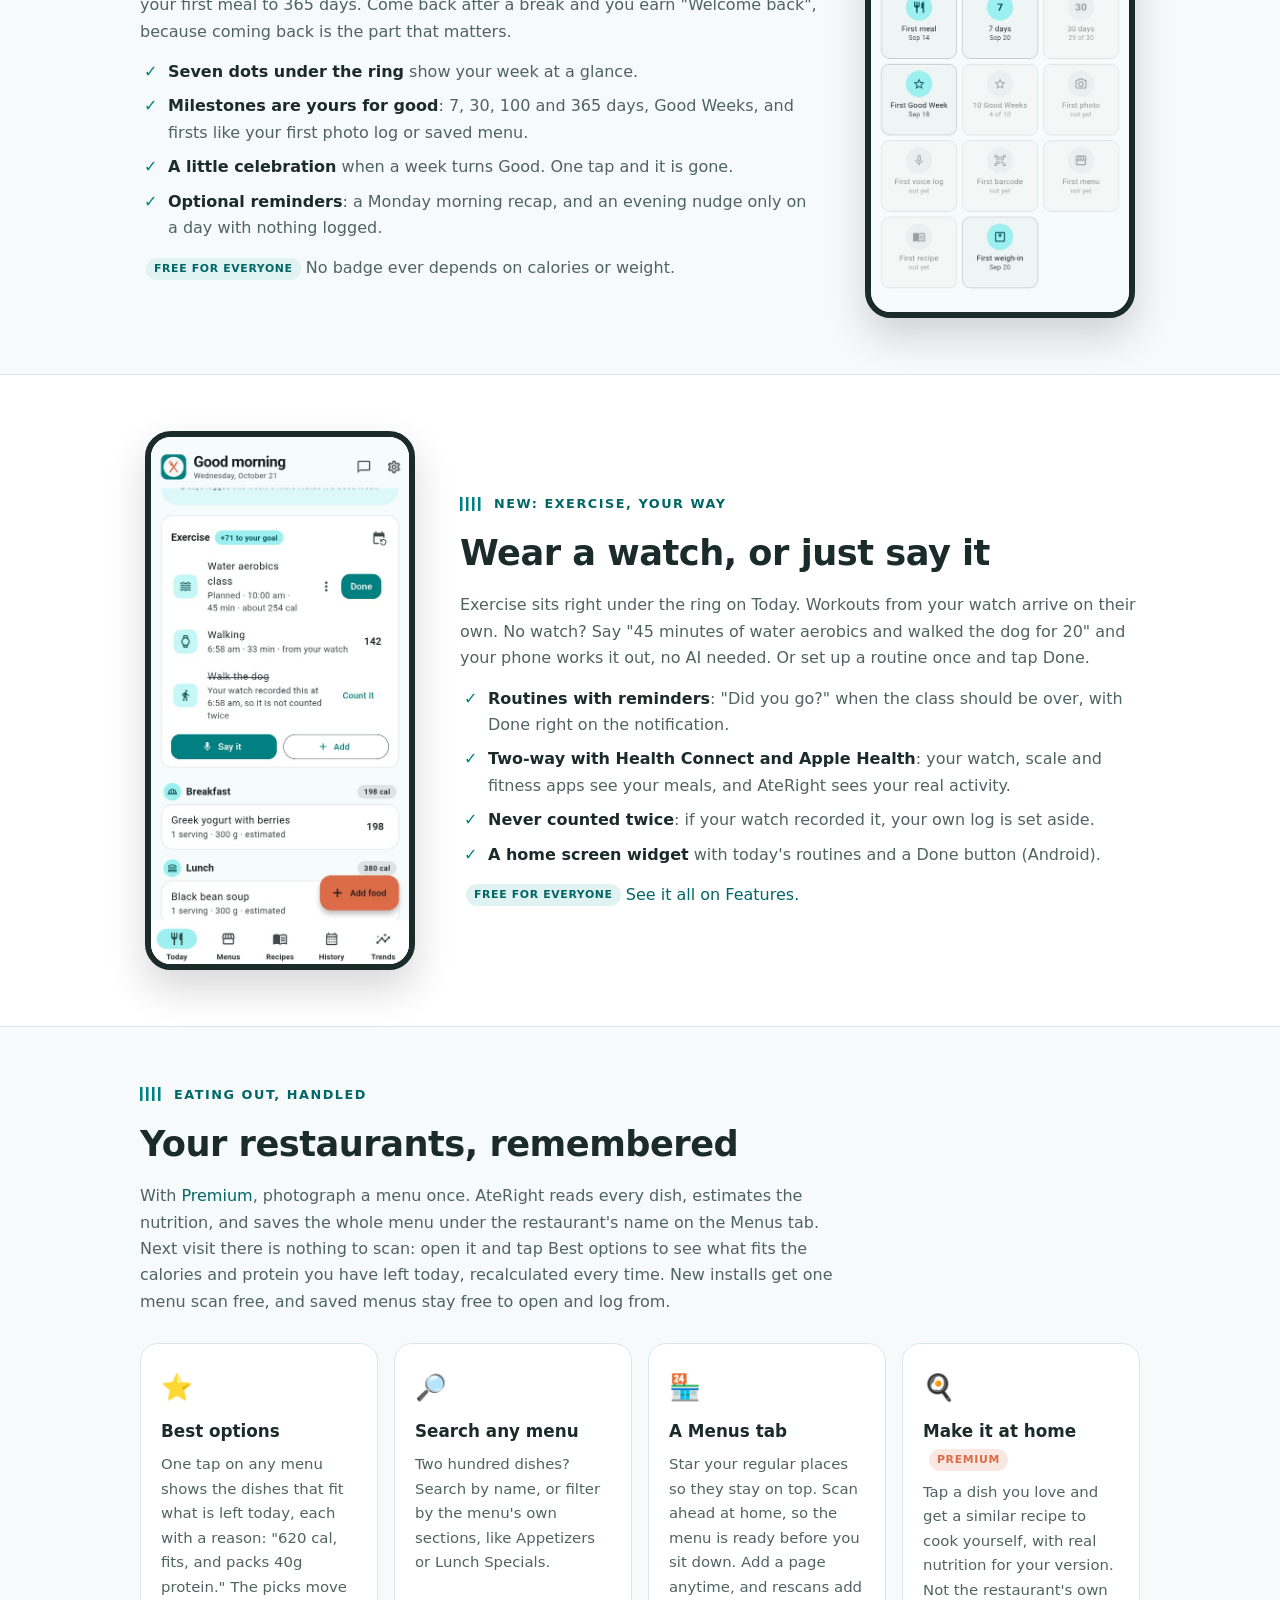
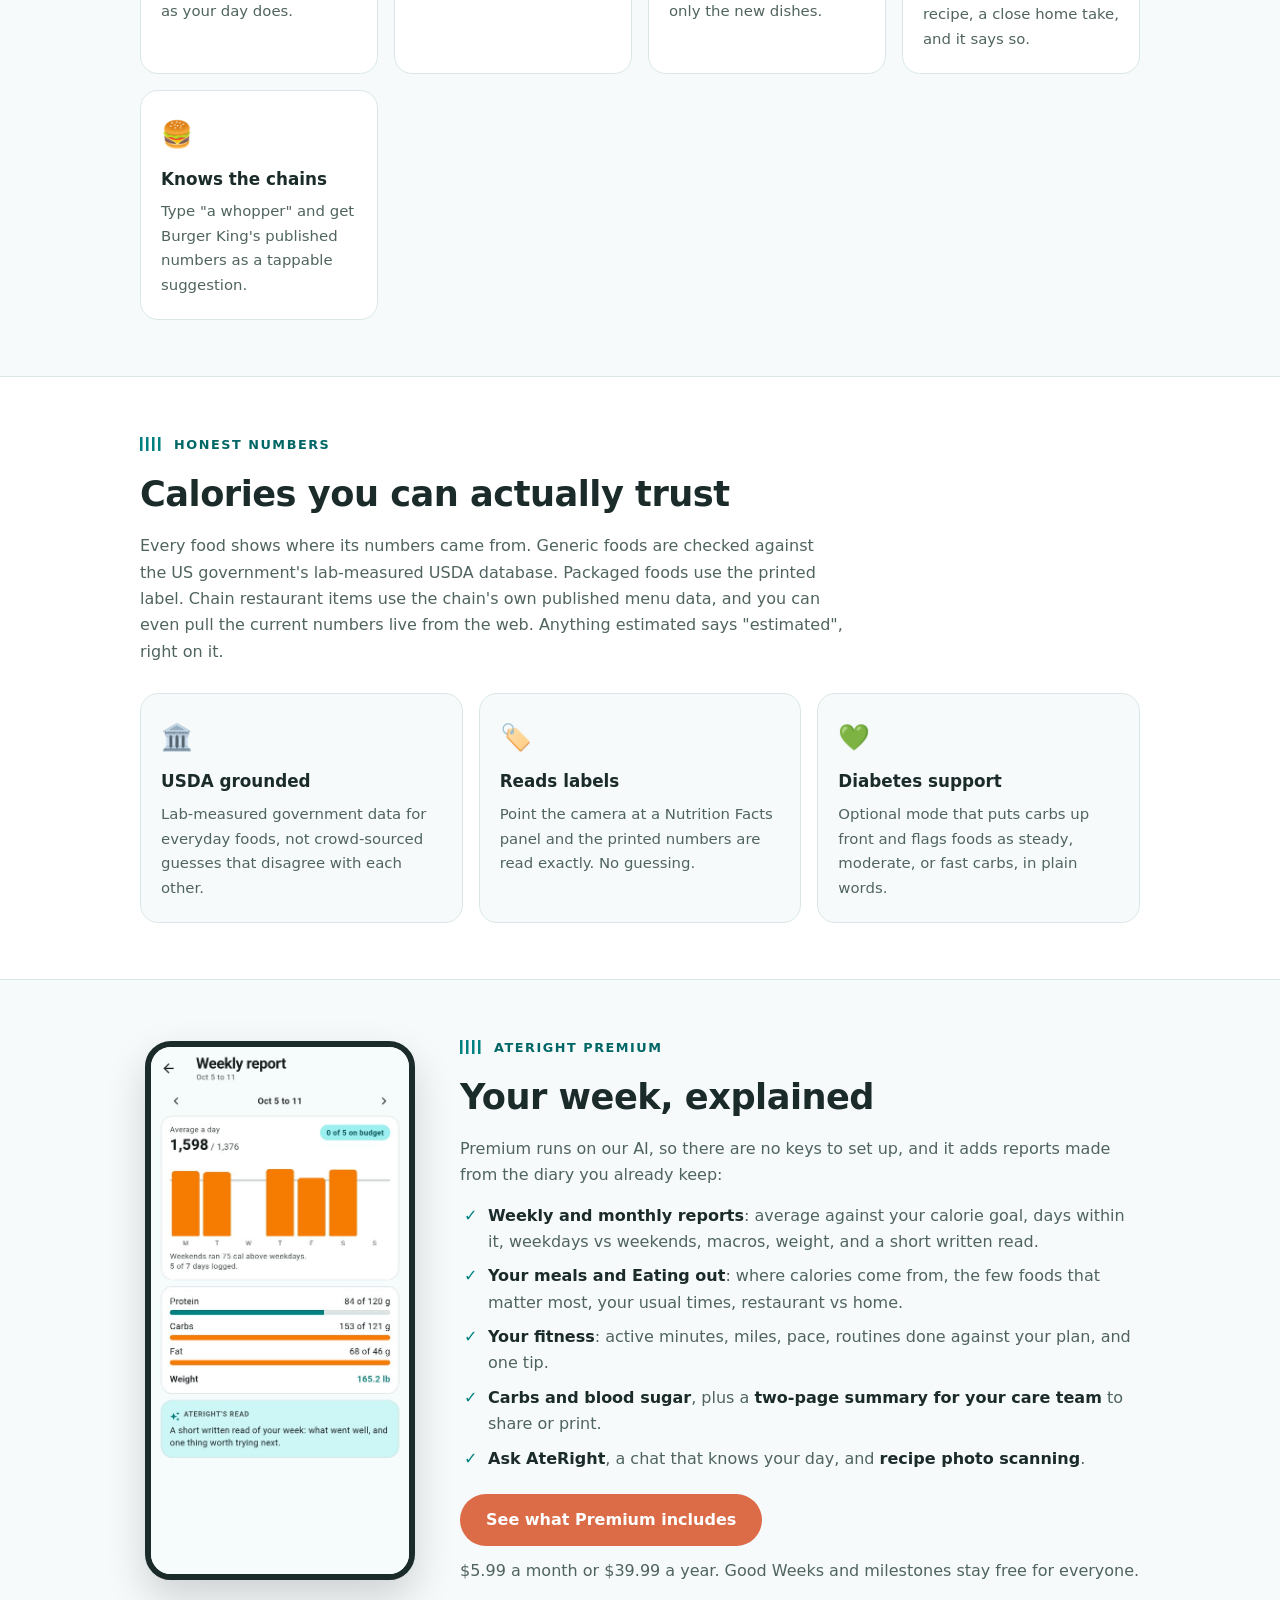
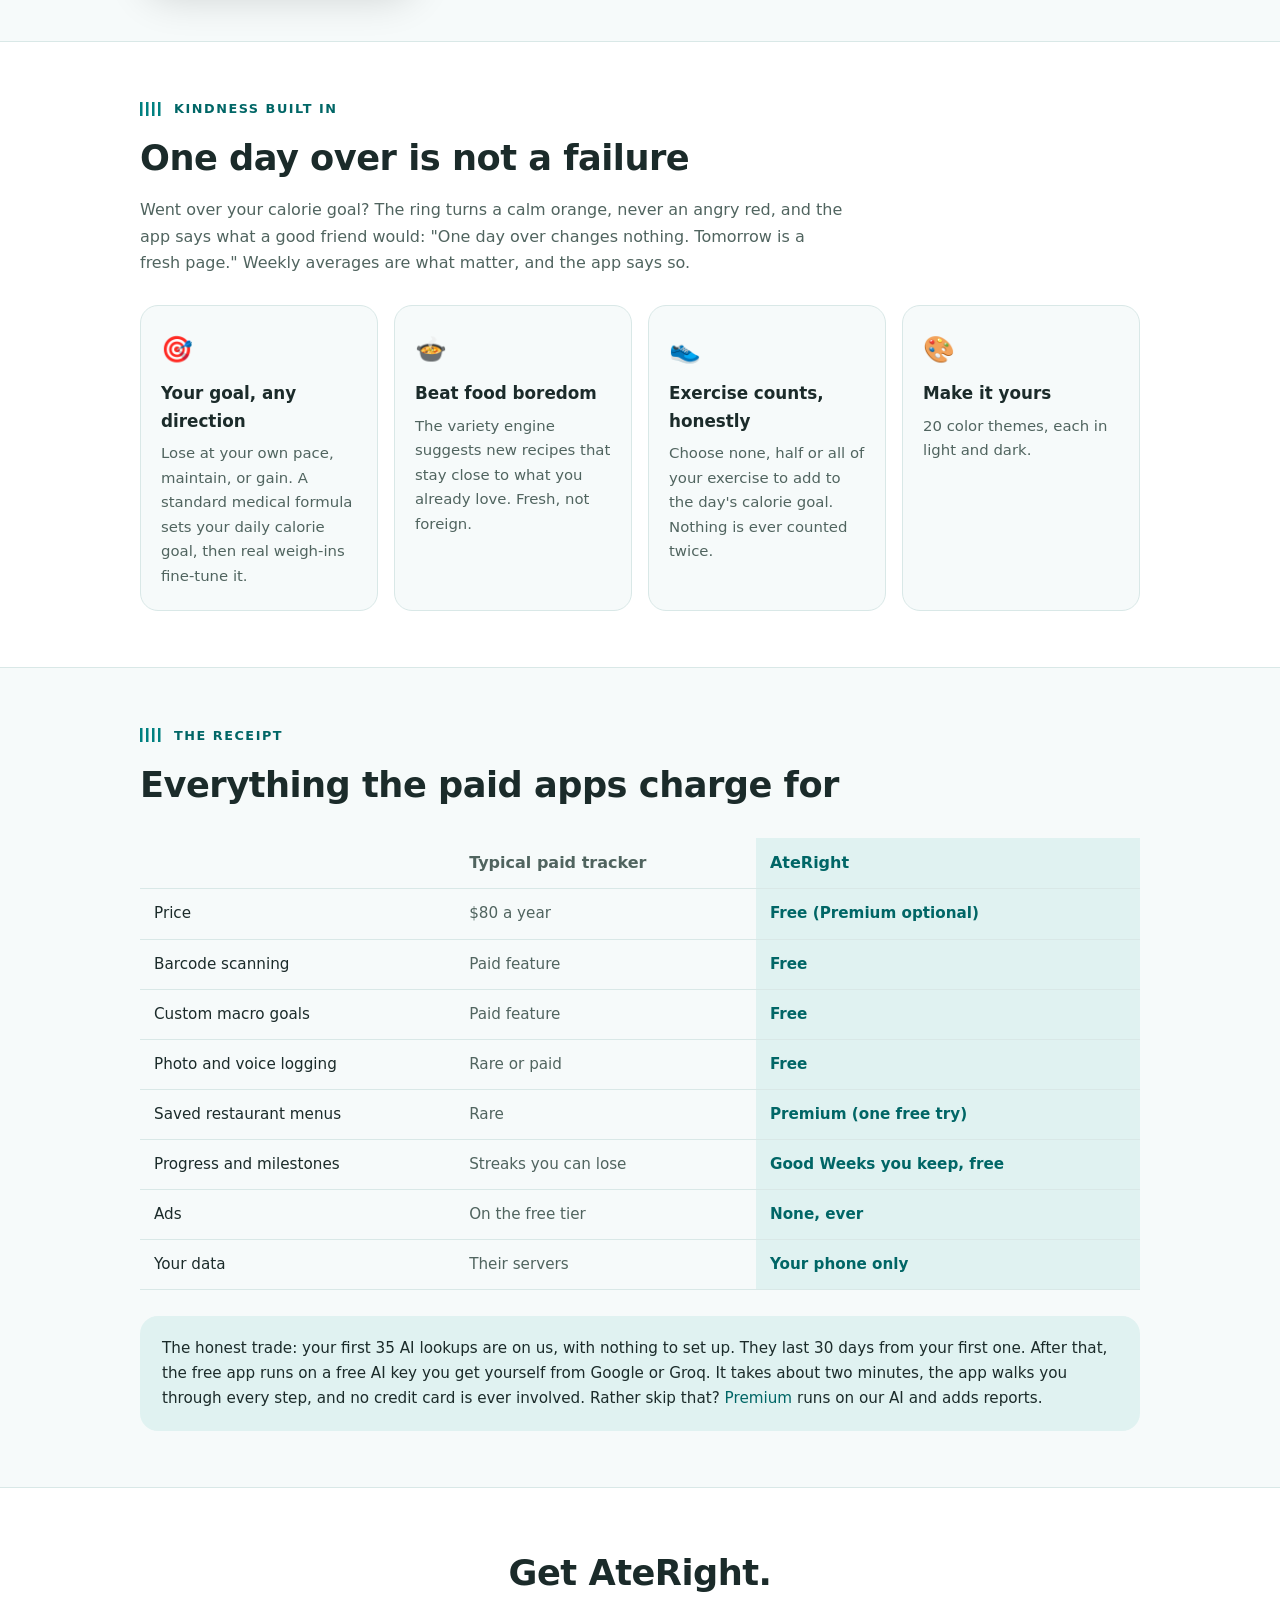
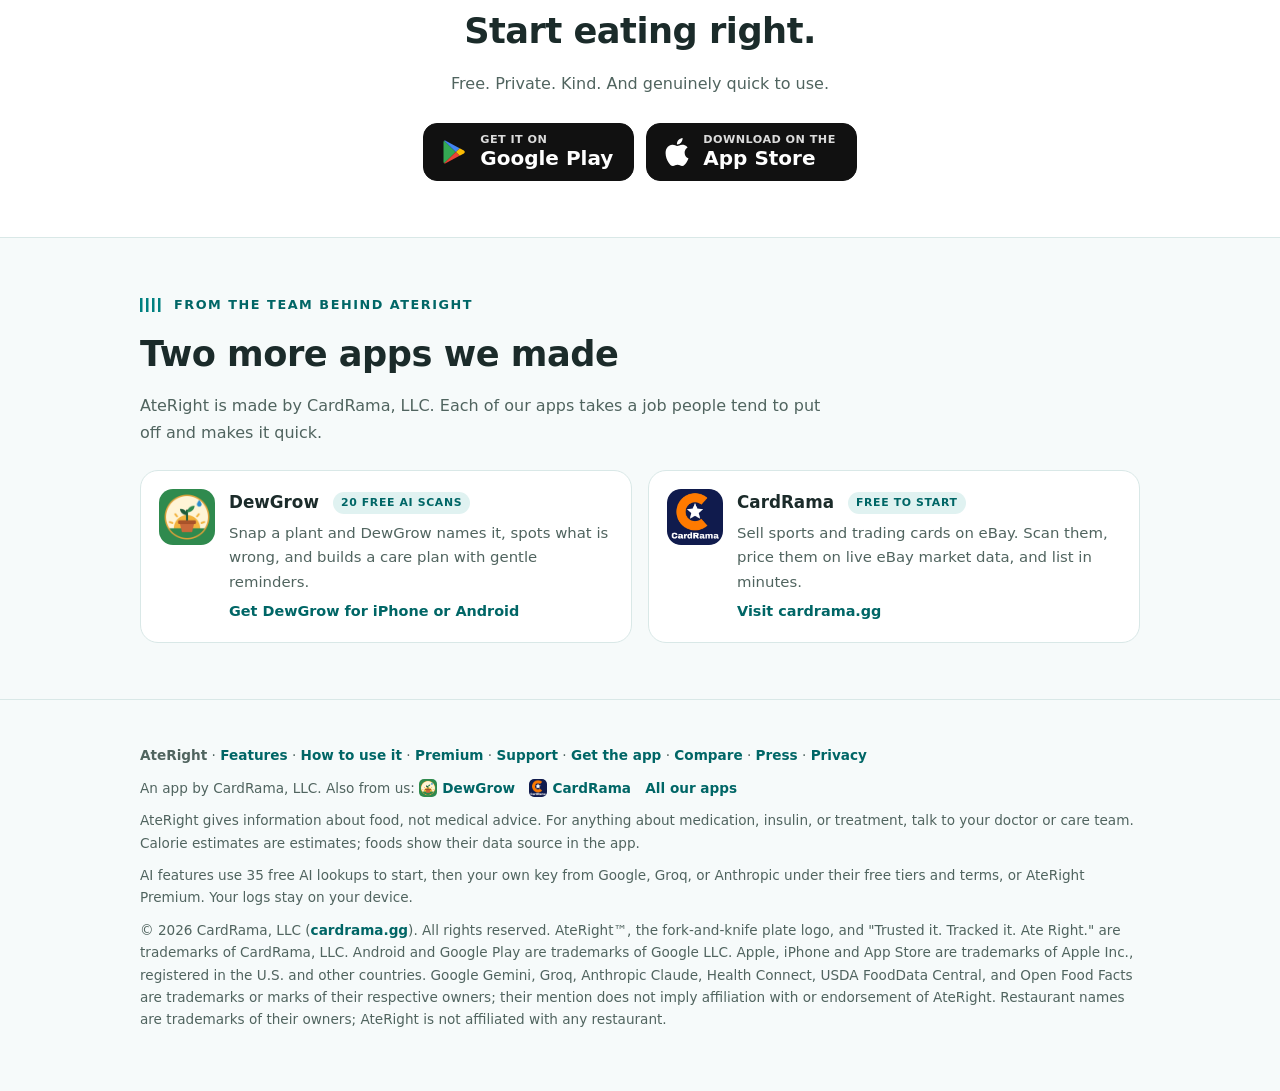
==== commit 2a208b92: "Compare and press kit pages; footer links to them Co-Authored-By: Claude Opus 5.5 <noreply@anthropic" ====
--- a/index.html
+++ b/index.html
@@ -208,7 +208,7 @@
 </section>
 
 <footer><div class="wrap">
-  <div><b>AteRight</b> · <a href="features.html">Features</a> · <a href="guide.html">How to use it</a> · <a href="premium.html">Premium</a> · <a href="support.html">Support</a> · <a href="download.html">Get the app</a> · <a href="privacy.html">Privacy</a></div>
+  <div><b>AteRight</b> · <a href="features.html">Features</a> · <a href="guide.html">How to use it</a> · <a href="premium.html">Premium</a> · <a href="support.html">Support</a> · <a href="download.html">Get the app</a> · <a href="compare.html">Compare</a> · <a href="press.html">Press</a> · <a href="privacy.html">Privacy</a></div>
   <div class="family-line">An app by CardRama, LLC. Also from us: <a href="https://dewgrow.com/"><img src="img/apps/dewgrow.png" alt="">DewGrow</a> <a href="https://cardrama.gg/"><img src="img/apps/cardrama.png" alt="">CardRama</a> <a href="https://cardrama.gg/apps">All our apps</a></div>
   <div>AteRight gives information about food, not medical advice. For anything about medication, insulin, or treatment, talk to your doctor or care team. Calorie estimates are estimates; foods show their data source in the app.</div>
   <div>AI features use 35 free AI lookups to start, then your own key from Google, Groq, or Anthropic under their free tiers and terms, or AteRight Premium. Your logs stay on your device.</div>
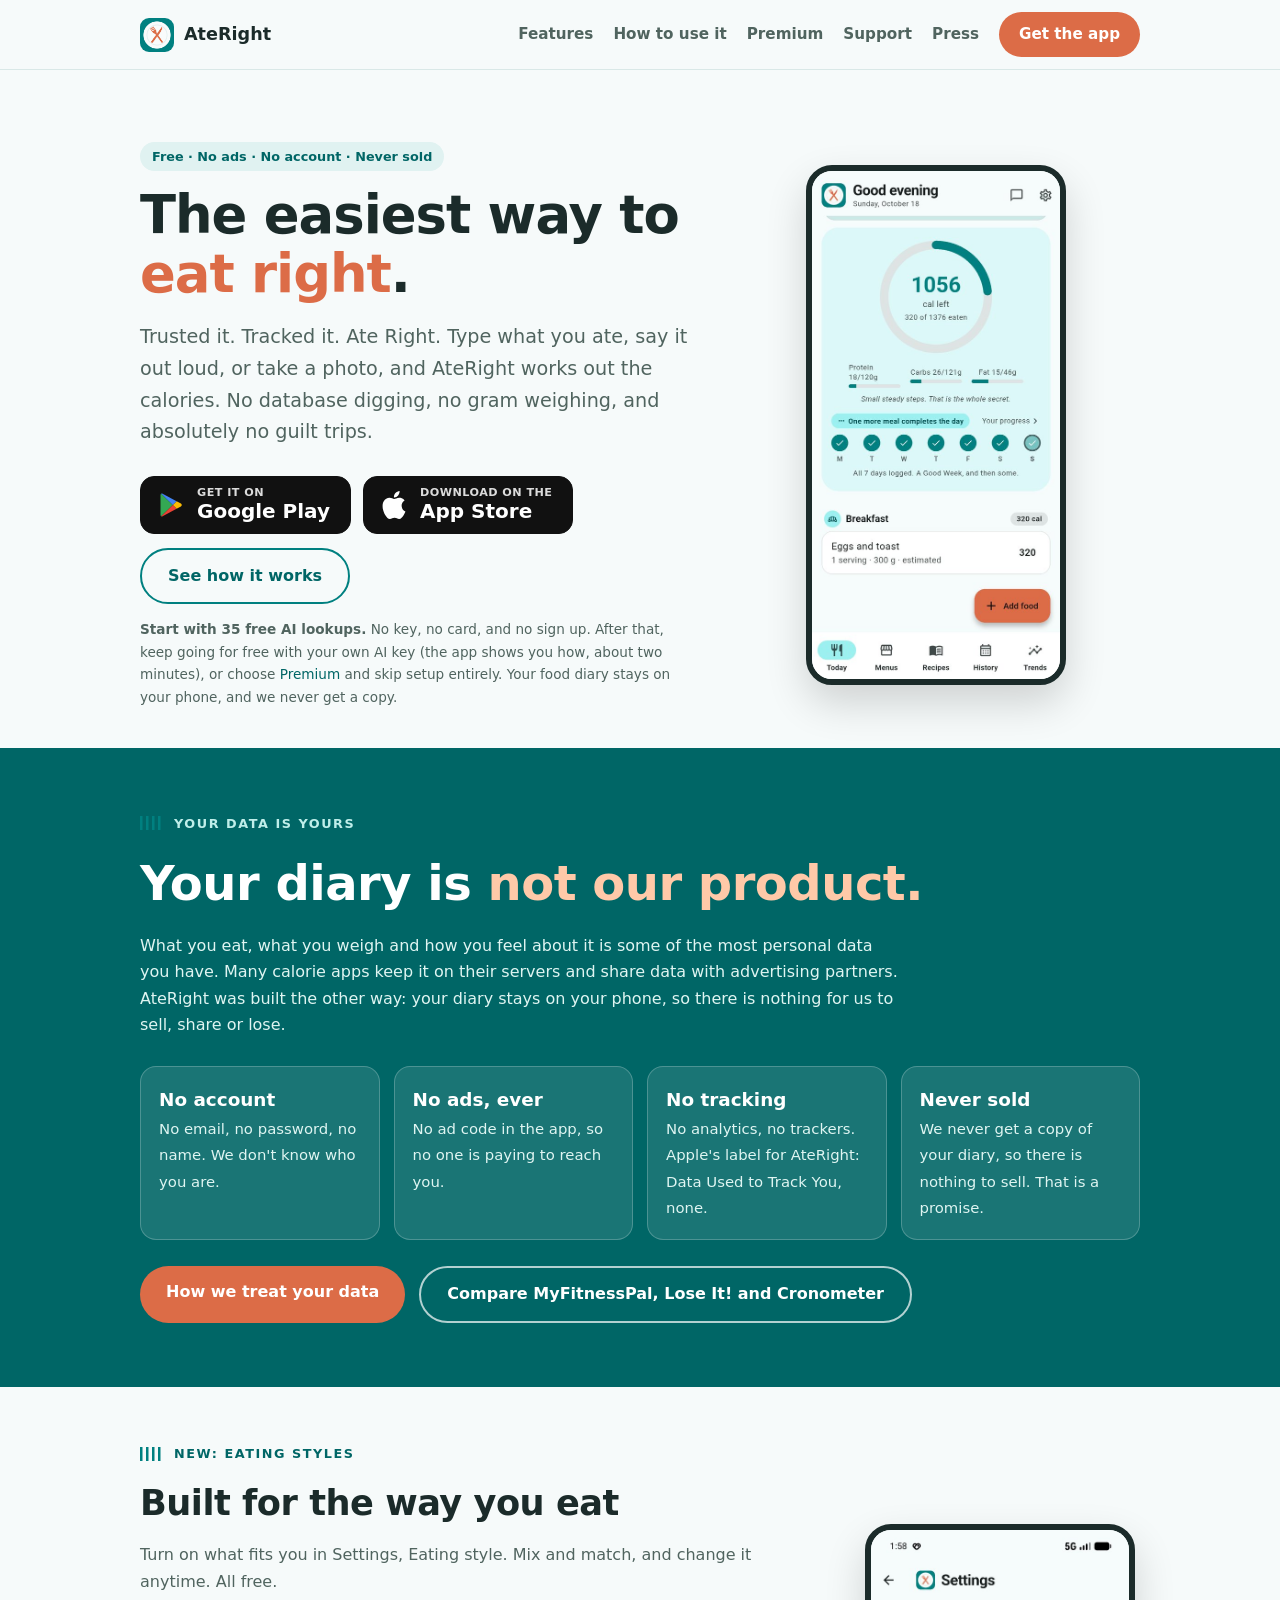
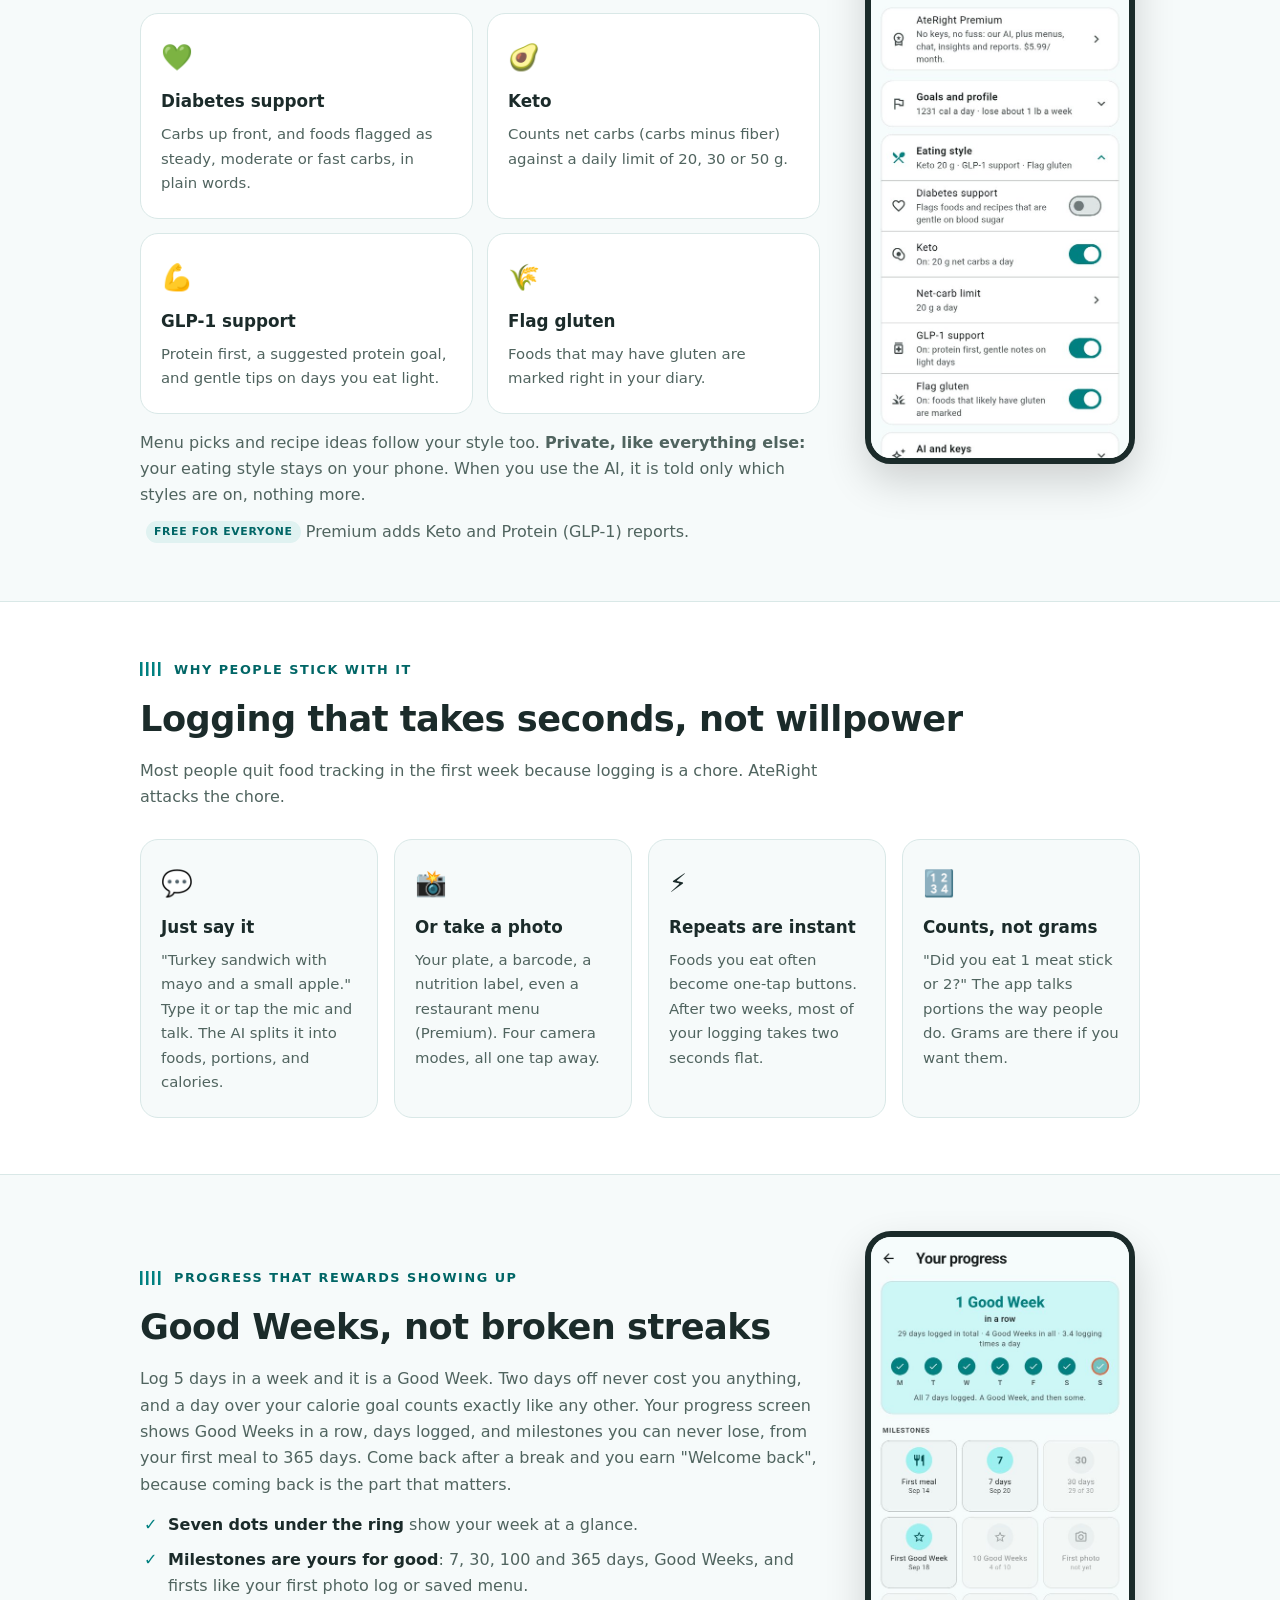
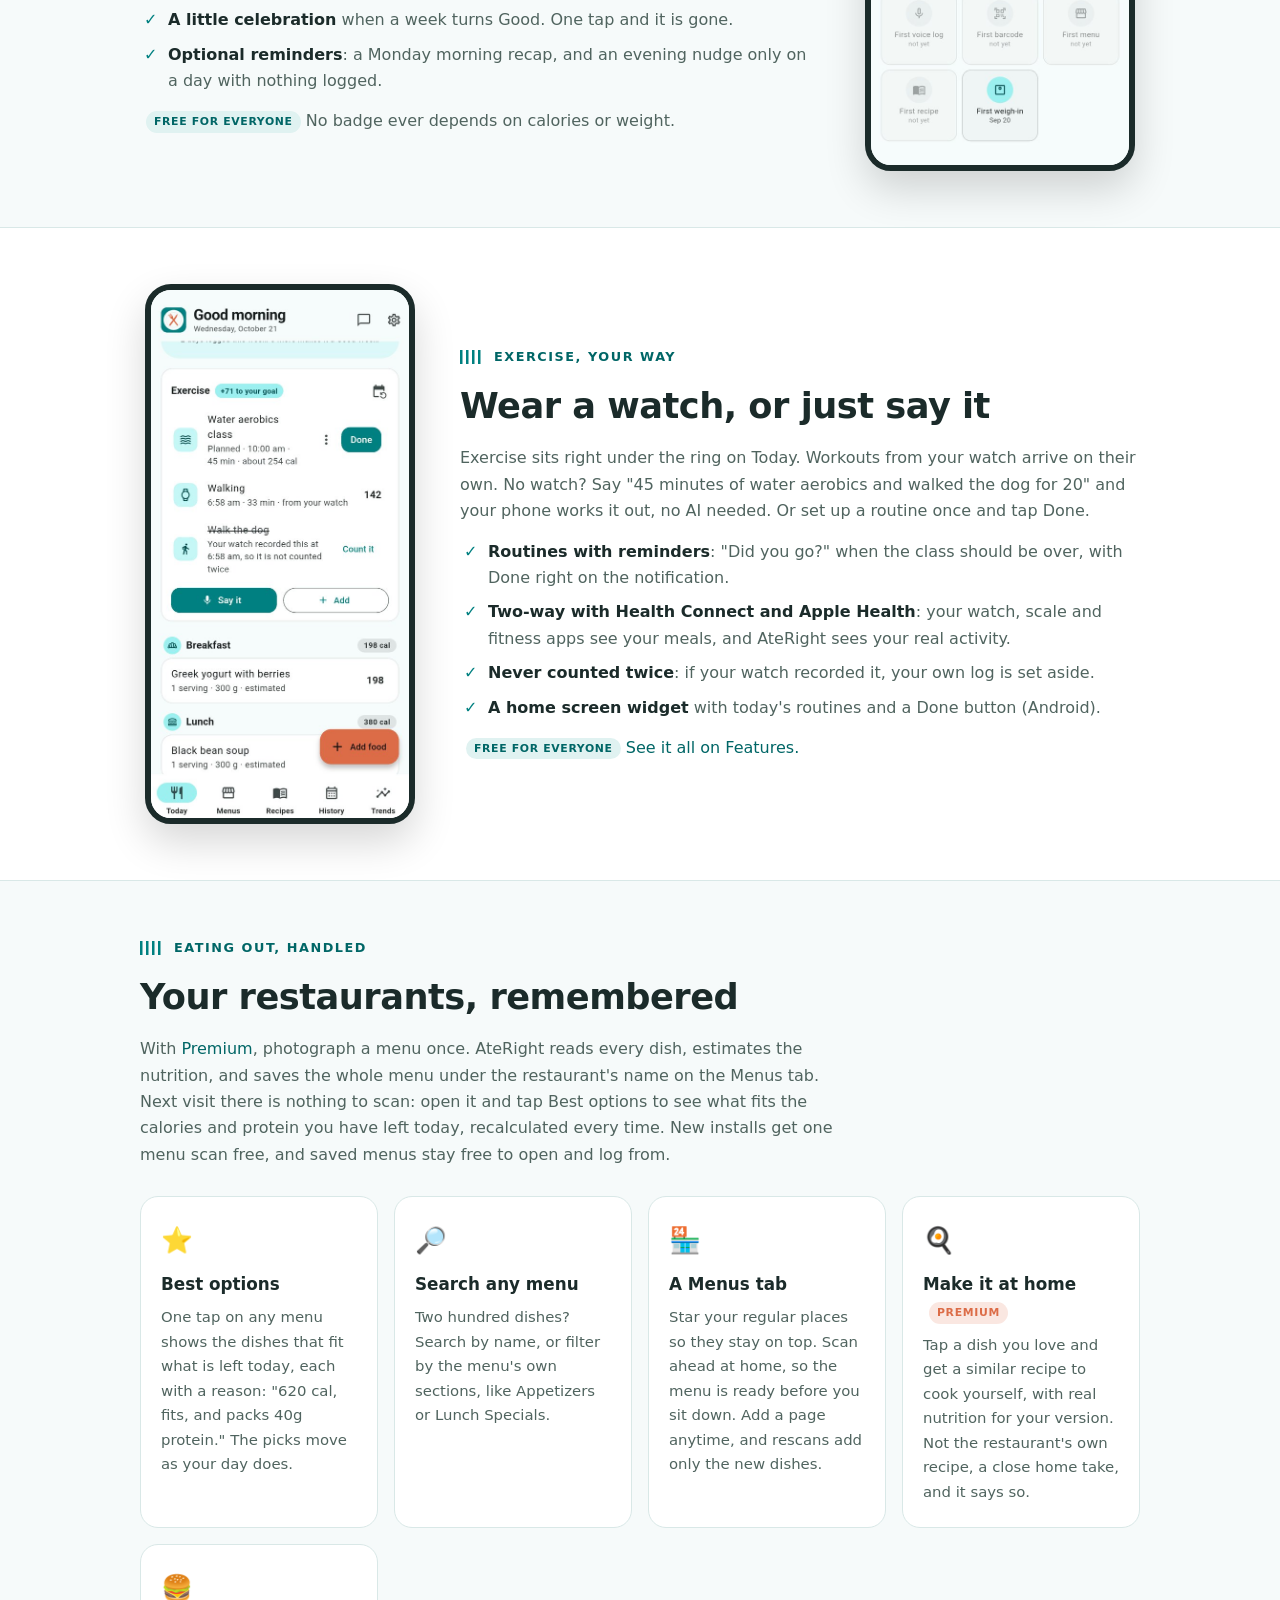
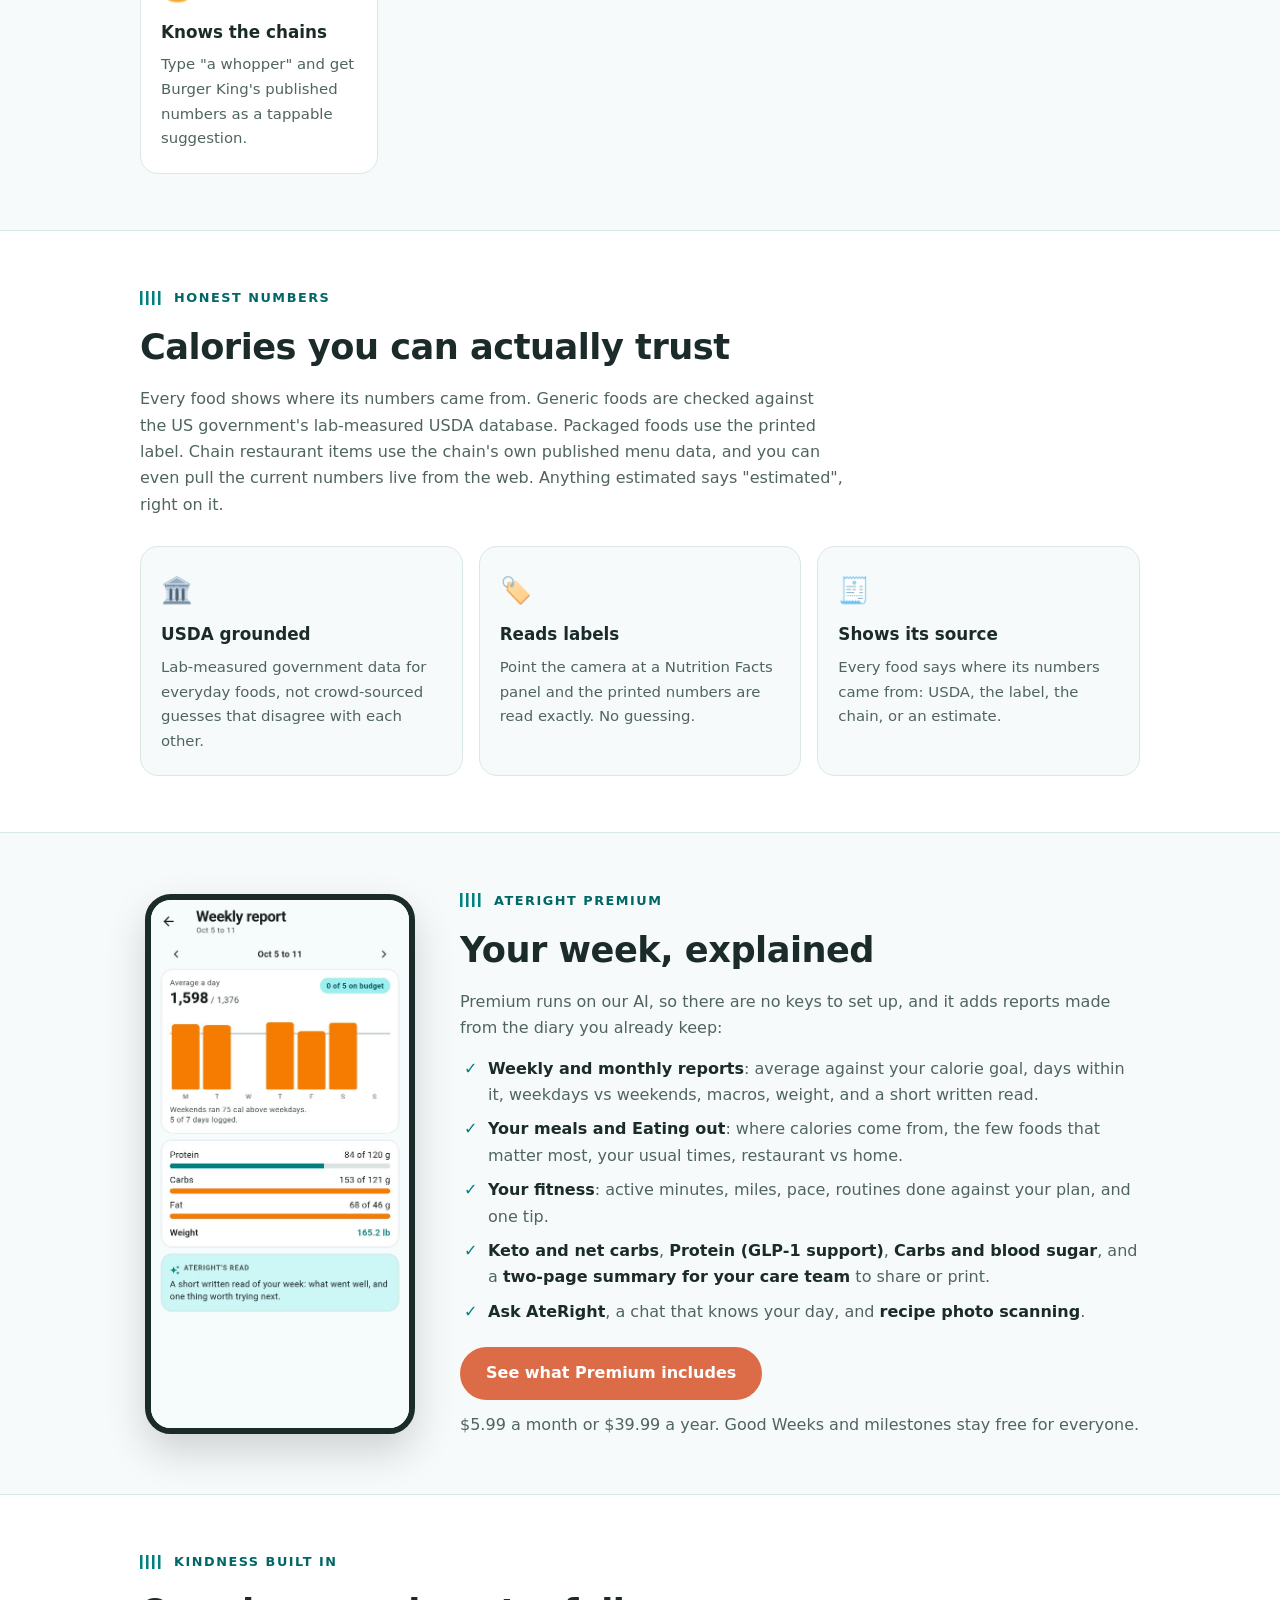
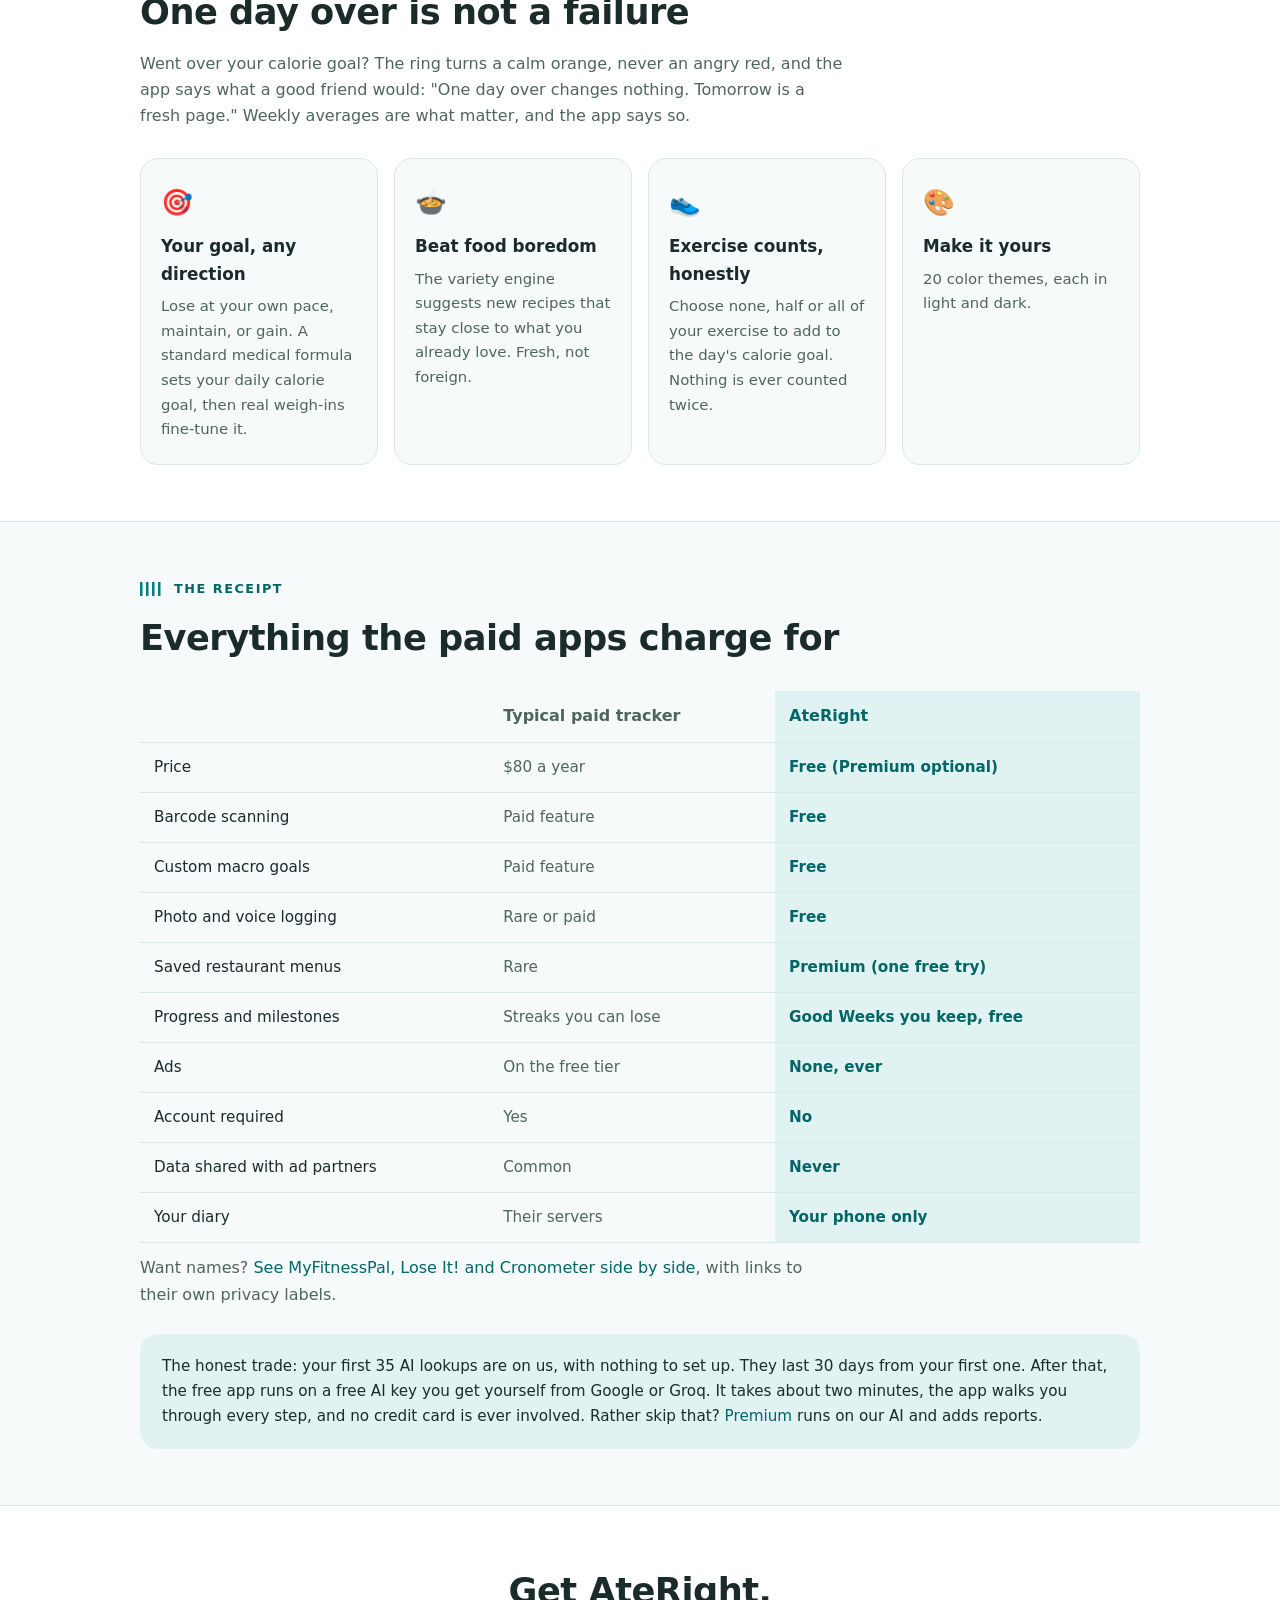
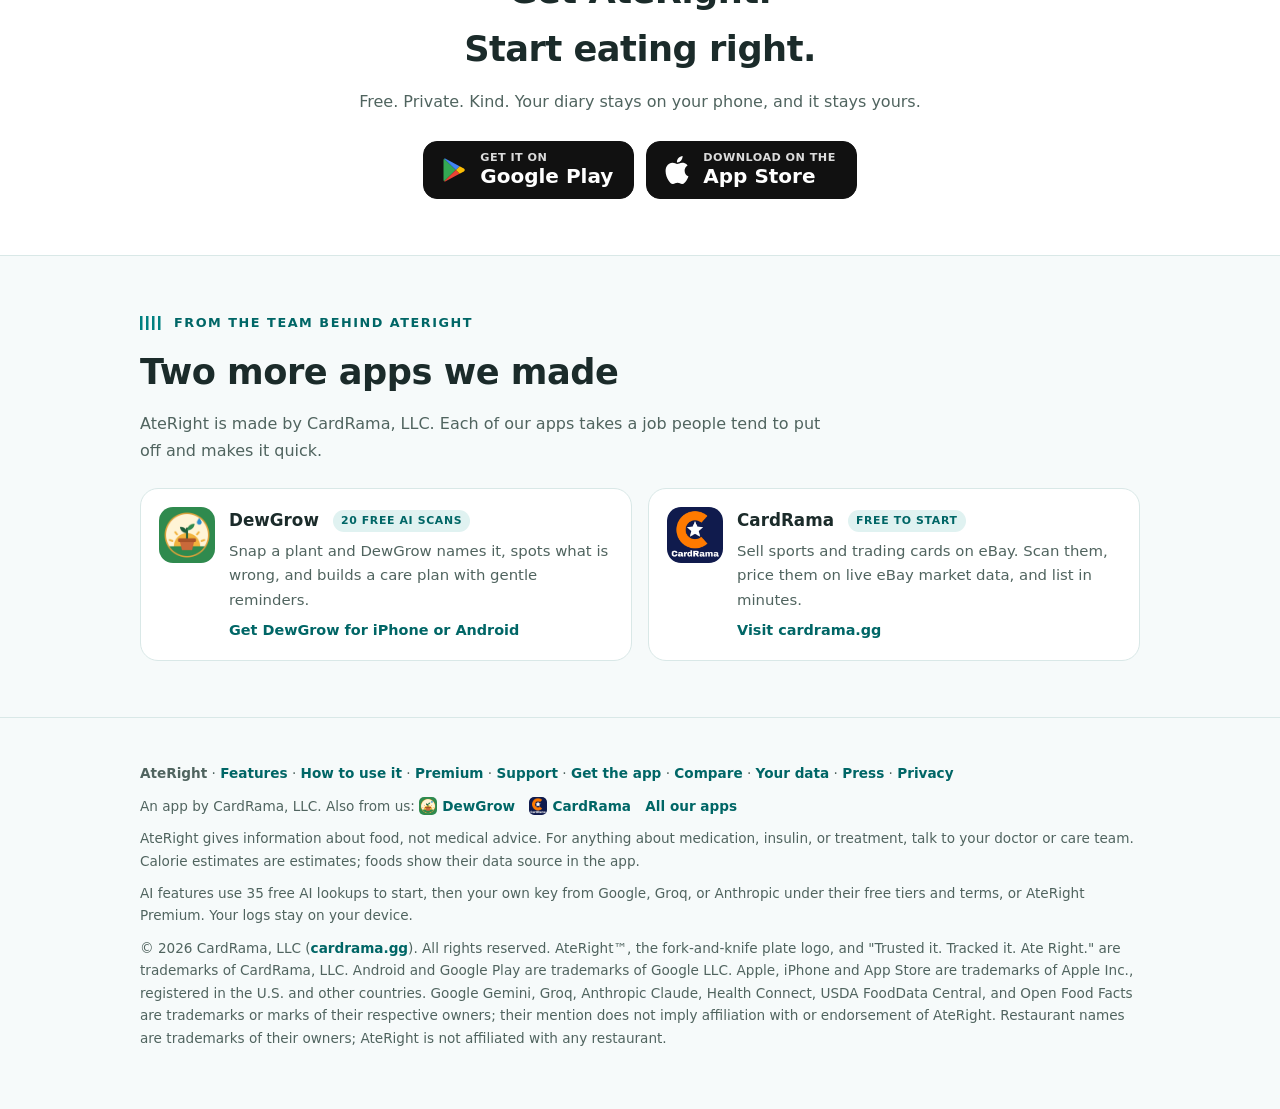
==== commit ef592986: "Privacy push, eating styles and named comparison - Home: "Your diary is not our product" privacy ban" ====
--- a/index.html
+++ b/index.html
@@ -4,12 +4,28 @@
 <meta charset="utf-8">
 <meta name="viewport" content="width=device-width, initial-scale=1">
 <title>AteRight - the easiest way to eat right</title>
-<meta name="description" content="Trusted it. Tracked it. Ate Right. A free calorie tracker that starts with 35 free AI lookups, no key needed. AI food logging, saved restaurant menus with Best options, recipes, Good Weeks and milestones, and zero shame. Your data stays on your phone.">
+<meta name="description" content="Trusted it. Tracked it. Ate Right. A free, private calorie tracker: no account, no ads, no tracking, and your diary stays on your phone. 35 free AI lookups to start, eating styles for Diabetes, Keto, GLP-1 and gluten, saved restaurant menus, Good Weeks and zero shame.">
 <meta property="og:title" content="AteRight">
 <meta property="og:description" content="Everything the paid trackers do. Free, kind, and private.">
 <meta property="og:image" content="https://ateright.com/icon.png">
 <link rel="icon" href="icon.png">
 <link rel="stylesheet" href="styles.css?v=20261105">
+<style>
+  .pband { background: var(--brand-deep); color: #fff; padding: 64px 0; }
+  .pband .kicker { color: #bfeeea; }
+  .pband h2 { color: #fff; font-size: clamp(2rem, 4.4vw, 3rem); }
+  .pband h2 em { color: #ffc9a8; font-style: normal; }
+  .pband .sub { color: #dff5f2; max-width: 760px; }
+  .pfacts { display: grid; grid-template-columns: repeat(auto-fit, minmax(190px, 1fr)); gap: 14px; margin-top: 28px; }
+  .pfact { background: rgba(255,255,255,.1); border: 1px solid rgba(255,255,255,.22); border-radius: 16px; padding: 18px; }
+  .pfact b { display: block; font-size: 1.15rem; color: #fff; }
+  .pfact span { color: #dff5f2; font-size: .93rem; }
+  .pband .ctas { margin-top: 26px; display: flex; gap: 14px; flex-wrap: wrap; }
+  .pband .btn.ghost { color: #fff; border-color: rgba(255,255,255,.7); }
+  .pband a:not(.btn) { color: #fff; text-decoration: underline; }
+  @media (prefers-color-scheme: dark) { .pband { background: #0c3f3c; } }
+  .styles4 { display: grid; grid-template-columns: repeat(auto-fit, minmax(220px, 1fr)); gap: 14px; margin-top: 18px; }
+</style>
 </head>
 <body>
 
@@ -20,26 +36,61 @@
     <a href="guide.html">How to use it</a>
     <a href="premium.html">Premium</a>
     <a href="support.html">Support</a>
+    <a href="press.html">Press</a>
     <a class="btn" href="download.html">Get the app</a>
   </div>
 </div></nav>
 
 <header class="hero wrap">
   <div>
-    <span class="pill">Free · No ads · No account</span>
+    <span class="pill">Free · No ads · No account · Never sold</span>
     <h1>The easiest way to <em>eat right</em>.</h1>
     <p class="lede">Trusted it. Tracked it. Ate Right. Type what you ate, say it out loud, or take a photo, and AteRight works out the calories. No database digging, no gram weighing, and absolutely no guilt trips.</p>
     <div class="ctas">
       <div class="stores"><a class="store" href="https://play.google.com/store/apps/details?id=gg.cardrama.ateright" rel="noopener"><svg viewBox="0 0 24 24" aria-hidden="true"><path fill="#34A853" d="M3.6 2.3 13.5 12l-9.9 9.7c-.4-.2-.6-.6-.6-1.1V3.4c0-.5.2-.9.6-1.1z"/><path fill="#FBBC04" d="m16.8 15.3-3.3-3.3 3.3-3.3 3.7 2.1c1 .6 1 2 0 2.5z"/><path fill="#EA4335" d="M13.5 12 3.6 21.7c.3.2.8.2 1.2 0l12-6.4z"/><path fill="#4285F4" d="M13.5 12 16.8 8.7l-12-6.4c-.4-.2-.9-.2-1.2 0z"/></svg><span><small>Get it on</small>Google Play</span></a><a class="store" href="https://apps.apple.com/us/app/ateright-ai-calorie-counter/id6823991998" rel="noopener"><svg viewBox="0 0 24 24" aria-hidden="true"><path fill="currentColor" d="M12.152 6.896c-.948 0-2.415-1.078-3.96-1.04-2.04.027-3.91 1.183-4.961 3.014-2.117 3.675-.546 9.103 1.519 12.09 1.013 1.454 2.208 3.09 3.792 3.039 1.52-.065 2.09-.987 3.935-.987 1.831 0 2.35.987 3.96.948 1.637-.026 2.676-1.48 3.676-2.948 1.156-1.688 1.636-3.325 1.662-3.415-.039-.013-3.182-1.221-3.22-4.857-.026-3.04 2.48-4.494 2.597-4.559-1.429-2.09-3.623-2.324-4.39-2.376-2-.156-3.675 1.09-4.61 1.09zM15.53 3.83c.843-1.012 1.4-2.427 1.245-3.83-1.207.052-2.662.805-3.532 1.818-.78.896-1.454 2.338-1.273 3.714 1.338.104 2.715-.688 3.559-1.701"/></svg><span><small>Download on the</small>App Store</span></a></div>
       <a class="btn ghost" href="guide.html">See how it works</a>
     </div>
-    <p class="fine"><b>Start with 35 free AI lookups.</b> No key, no card, and no sign up. After that, keep going for free with your own AI key (the app shows you how, about two minutes), or choose <a href="premium.html">Premium</a> and skip setup entirely. Your food diary never leaves your phone.</p>
+    <p class="fine"><b>Start with 35 free AI lookups.</b> No key, no card, and no sign up. After that, keep going for free with your own AI key (the app shows you how, about two minutes), or choose <a href="premium.html">Premium</a> and skip setup entirely. Your food diary stays on your phone, and we never get a copy.</p>
   </div>
   <figure class="shot" aria-label="The AteRight Today screen">
     <img src="img/today-week.jpg" alt="The Today screen: calories left in a ring, protein, carbs and fat bars, and this week's seven dots, all logged.">
   </figure>
 </header>
 
+<section class="pband">
+  <div class="wrap">
+    <div class="kicker">Your data is yours</div>
+    <h2>Your diary is <em>not our product.</em></h2>
+    <p class="sub">What you eat, what you weigh and how you feel about it is some of the most personal data you have. Many calorie apps keep it on their servers and share data with advertising partners. AteRight was built the other way: your diary stays on your phone, so there is nothing for us to sell, share or lose.</p>
+    <div class="pfacts">
+      <div class="pfact"><b>No account</b><span>No email, no password, no name. We don't know who you are.</span></div>
+      <div class="pfact"><b>No ads, ever</b><span>No ad code in the app, so no one is paying to reach you.</span></div>
+      <div class="pfact"><b>No tracking</b><span>No analytics, no trackers. Apple's label for AteRight: Data Used to Track You, none.</span></div>
+      <div class="pfact"><b>Never sold</b><span>We never get a copy of your diary, so there is nothing to sell. That is a promise.</span></div>
+    </div>
+    <div class="ctas"><a class="btn" href="your-data.html">How we treat your data</a><a class="btn ghost" href="compare.html">Compare MyFitnessPal, Lose It! and Cronometer</a></div>
+  </div>
+</section>
+
+<section>
+  <div class="wrap split">
+    <div>
+      <div class="kicker">New: eating styles</div>
+      <h2>Built for the way you eat</h2>
+      <p class="sub">Turn on what fits you in Settings, Eating style. Mix and match, and change it anytime. All free.</p>
+      <div class="styles4">
+        <div class="card"><div class="emo">💚</div><h3>Diabetes support</h3><p>Carbs up front, and foods flagged as steady, moderate or fast carbs, in plain words.</p></div>
+        <div class="card"><div class="emo">🥑</div><h3>Keto</h3><p>Counts net carbs (carbs minus fiber) against a daily limit of 20, 30 or 50 g.</p></div>
+        <div class="card"><div class="emo">💪</div><h3>GLP-1 support</h3><p>Protein first, a suggested protein goal, and gentle tips on days you eat light.</p></div>
+        <div class="card"><div class="emo">🌾</div><h3>Flag gluten</h3><p>Foods that may have gluten are marked right in your diary.</p></div>
+      </div>
+      <p class="sub" style="margin-top:16px">Menu picks and recipe ideas follow your style too. <b>Private, like everything else:</b> your eating style stays on your phone. When you use the AI, it is told only which styles are on, nothing more.</p>
+      <p class="sub" style="margin-top:10px"><span class="ptag ftag">Free for everyone</span> Premium adds Keto and Protein (GLP-1) reports.</p>
+    </div>
+    <figure class="shot"><img src="img/eating-style.jpg" alt="Settings, Eating style: Diabetes support, Keto with a 20 g net-carb limit, GLP-1 support and Flag gluten."></figure>
+  </div>
+</section>
+
 <section class="alt">
   <div class="wrap">
     <div class="kicker">Why people stick with it</div>
@@ -57,7 +108,7 @@
 <section>
   <div class="wrap split">
     <div>
-      <div class="kicker">New: progress that rewards showing up</div>
+      <div class="kicker">Progress that rewards showing up</div>
       <h2>Good Weeks, not broken streaks</h2>
       <p class="sub">Log 5 days in a week and it is a Good Week. Two days off never cost you anything, and a day over your calorie goal counts exactly like any other. Your progress screen shows Good Weeks in a row, days logged, and milestones you can never lose, from your first meal to 365 days. Come back after a break and you earn "Welcome back", because coming back is the part that matters.</p>
       <ul class="ticks">
@@ -76,7 +127,7 @@
   <div class="wrap split flip">
     <figure class="shot"><img src="img/exercise-today.jpg" alt="Today screen with the Exercise card: a planned class with a Done button, a walk from the watch, and a ticked dog walk the watch already covered."></figure>
     <div>
-      <div class="kicker">New: exercise, your way</div>
+      <div class="kicker">Exercise, your way</div>
       <h2>Wear a watch, or just say it</h2>
       <p class="sub">Exercise sits right under the ring on Today. Workouts from your watch arrive on their own. No watch? Say "45 minutes of water aerobics and walked the dog for 20" and your phone works it out, no AI needed. Or set up a routine once and tap Done.</p>
       <ul class="ticks">
@@ -113,7 +164,7 @@
     <div class="cards">
       <div class="card"><div class="emo">🏛️</div><h3>USDA grounded</h3><p>Lab-measured government data for everyday foods, not crowd-sourced guesses that disagree with each other.</p></div>
       <div class="card"><div class="emo">🏷️</div><h3>Reads labels</h3><p>Point the camera at a Nutrition Facts panel and the printed numbers are read exactly. No guessing.</p></div>
-      <div class="card"><div class="emo">💚</div><h3>Diabetes support</h3><p>Optional mode that puts carbs up front and flags foods as steady, moderate, or fast carbs, in plain words.</p></div>
+      <div class="card"><div class="emo">🧾</div><h3>Shows its source</h3><p>Every food says where its numbers came from: USDA, the label, the chain, or an estimate.</p></div>
     </div>
   </div>
 </section>
@@ -129,7 +180,7 @@
         <li><b>Weekly and monthly reports</b>: average against your calorie goal, days within it, weekdays vs weekends, macros, weight, and a short written read.</li>
         <li><b>Your meals and Eating out</b>: where calories come from, the few foods that matter most, your usual times, restaurant vs home.</li>
         <li><b>Your fitness</b>: active minutes, miles, pace, routines done against your plan, and one tip.</li>
-        <li><b>Carbs and blood sugar</b>, plus a <b>two-page summary for your care team</b> to share or print.</li>
+        <li><b>Keto and net carbs</b>, <b>Protein (GLP-1 support)</b>, <b>Carbs and blood sugar</b>, and a <b>two-page summary for your care team</b> to share or print.</li>
         <li><b>Ask AteRight</b>, a chat that knows your day, and <b>recipe photo scanning</b>.</li>
       </ul>
       <div class="ctas" style="margin-top:22px;display:flex;gap:14px;flex-wrap:wrap">
@@ -167,8 +218,11 @@
       <tr><td>Saved restaurant menus</td><td>Rare</td><td>Premium (one free try)</td></tr>
       <tr><td>Progress and milestones</td><td>Streaks you can lose</td><td>Good Weeks you keep, free</td></tr>
       <tr><td>Ads</td><td>On the free tier</td><td>None, ever</td></tr>
-      <tr><td>Your data</td><td>Their servers</td><td>Your phone only</td></tr>
+      <tr><td>Account required</td><td>Yes</td><td>No</td></tr>
+      <tr><td>Data shared with ad partners</td><td>Common</td><td>Never</td></tr>
+      <tr><td>Your diary</td><td>Their servers</td><td>Your phone only</td></tr>
     </table>
+    <p class="sub" style="margin-top:12px">Want names? <a href="compare.html">See MyFitnessPal, Lose It! and Cronometer side by side</a>, with links to their own privacy labels.</p>
     <div class="callout">The honest trade: your first 35 AI lookups are on us, with nothing to set up. They last 30 days from your first one. After that, the free app runs on a free AI key you get yourself from Google or Groq. It takes about two minutes, the app walks you through every step, and no credit card is ever involved. Rather skip that? <a href="premium.html">Premium</a> runs on our AI and adds reports.</div>
   </div>
 </section>
@@ -176,7 +230,7 @@
 <section class="alt">
   <div class="wrap" style="text-align:center">
     <h2>Get AteRight.<br>Start eating right.</h2>
-    <p class="sub" style="margin:10px auto 26px">Free. Private. Kind. And genuinely quick to use.</p>
+    <p class="sub" style="margin:10px auto 26px">Free. Private. Kind. Your diary stays on your phone, and it stays yours.</p>
     <div class="stores center"><a class="store" href="https://play.google.com/store/apps/details?id=gg.cardrama.ateright" rel="noopener"><svg viewBox="0 0 24 24" aria-hidden="true"><path fill="#34A853" d="M3.6 2.3 13.5 12l-9.9 9.7c-.4-.2-.6-.6-.6-1.1V3.4c0-.5.2-.9.6-1.1z"/><path fill="#FBBC04" d="m16.8 15.3-3.3-3.3 3.3-3.3 3.7 2.1c1 .6 1 2 0 2.5z"/><path fill="#EA4335" d="M13.5 12 3.6 21.7c.3.2.8.2 1.2 0l12-6.4z"/><path fill="#4285F4" d="M13.5 12 16.8 8.7l-12-6.4c-.4-.2-.9-.2-1.2 0z"/></svg><span><small>Get it on</small>Google Play</span></a><a class="store" href="https://apps.apple.com/us/app/ateright-ai-calorie-counter/id6823991998" rel="noopener"><svg viewBox="0 0 24 24" aria-hidden="true"><path fill="currentColor" d="M12.152 6.896c-.948 0-2.415-1.078-3.96-1.04-2.04.027-3.91 1.183-4.961 3.014-2.117 3.675-.546 9.103 1.519 12.09 1.013 1.454 2.208 3.09 3.792 3.039 1.52-.065 2.09-.987 3.935-.987 1.831 0 2.35.987 3.96.948 1.637-.026 2.676-1.48 3.676-2.948 1.156-1.688 1.636-3.325 1.662-3.415-.039-.013-3.182-1.221-3.22-4.857-.026-3.04 2.48-4.494 2.597-4.559-1.429-2.09-3.623-2.324-4.39-2.376-2-.156-3.675 1.09-4.61 1.09zM15.53 3.83c.843-1.012 1.4-2.427 1.245-3.83-1.207.052-2.662.805-3.532 1.818-.78.896-1.454 2.338-1.273 3.714 1.338.104 2.715-.688 3.559-1.701"/></svg><span><small>Download on the</small>App Store</span></a></div>
   </div>
 </section>
@@ -208,7 +262,7 @@
 </section>
 
 <footer><div class="wrap">
-  <div><b>AteRight</b> · <a href="features.html">Features</a> · <a href="guide.html">How to use it</a> · <a href="premium.html">Premium</a> · <a href="support.html">Support</a> · <a href="download.html">Get the app</a> · <a href="compare.html">Compare</a> · <a href="press.html">Press</a> · <a href="privacy.html">Privacy</a></div>
+  <div><b>AteRight</b> · <a href="features.html">Features</a> · <a href="guide.html">How to use it</a> · <a href="premium.html">Premium</a> · <a href="support.html">Support</a> · <a href="download.html">Get the app</a> · <a href="compare.html">Compare</a> · <a href="your-data.html">Your data</a> · <a href="press.html">Press</a> · <a href="privacy.html">Privacy</a></div>
   <div class="family-line">An app by CardRama, LLC. Also from us: <a href="https://dewgrow.com/"><img src="img/apps/dewgrow.png" alt="">DewGrow</a> <a href="https://cardrama.gg/"><img src="img/apps/cardrama.png" alt="">CardRama</a> <a href="https://cardrama.gg/apps">All our apps</a></div>
   <div>AteRight gives information about food, not medical advice. For anything about medication, insulin, or treatment, talk to your doctor or care team. Calorie estimates are estimates; foods show their data source in the app.</div>
   <div>AI features use 35 free AI lookups to start, then your own key from Google, Groq, or Anthropic under their free tiers and terms, or AteRight Premium. Your logs stay on your device.</div>
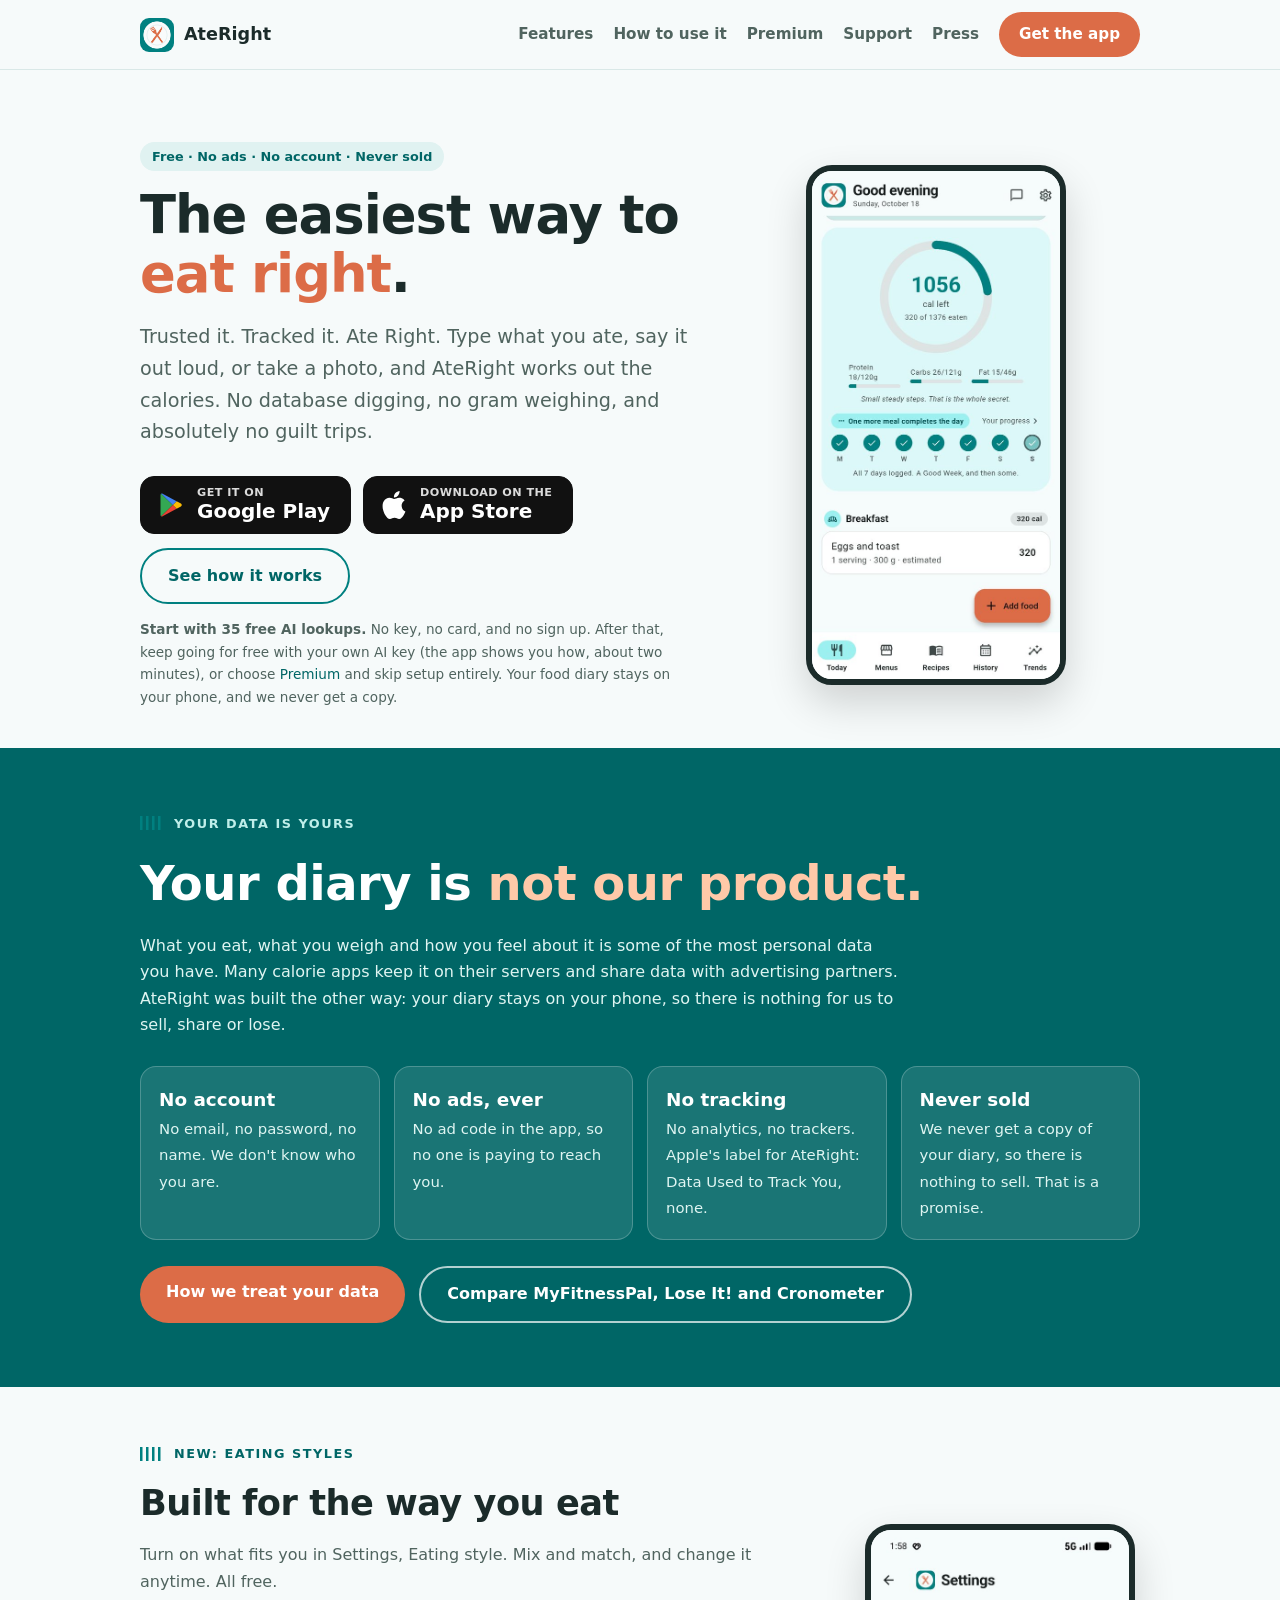
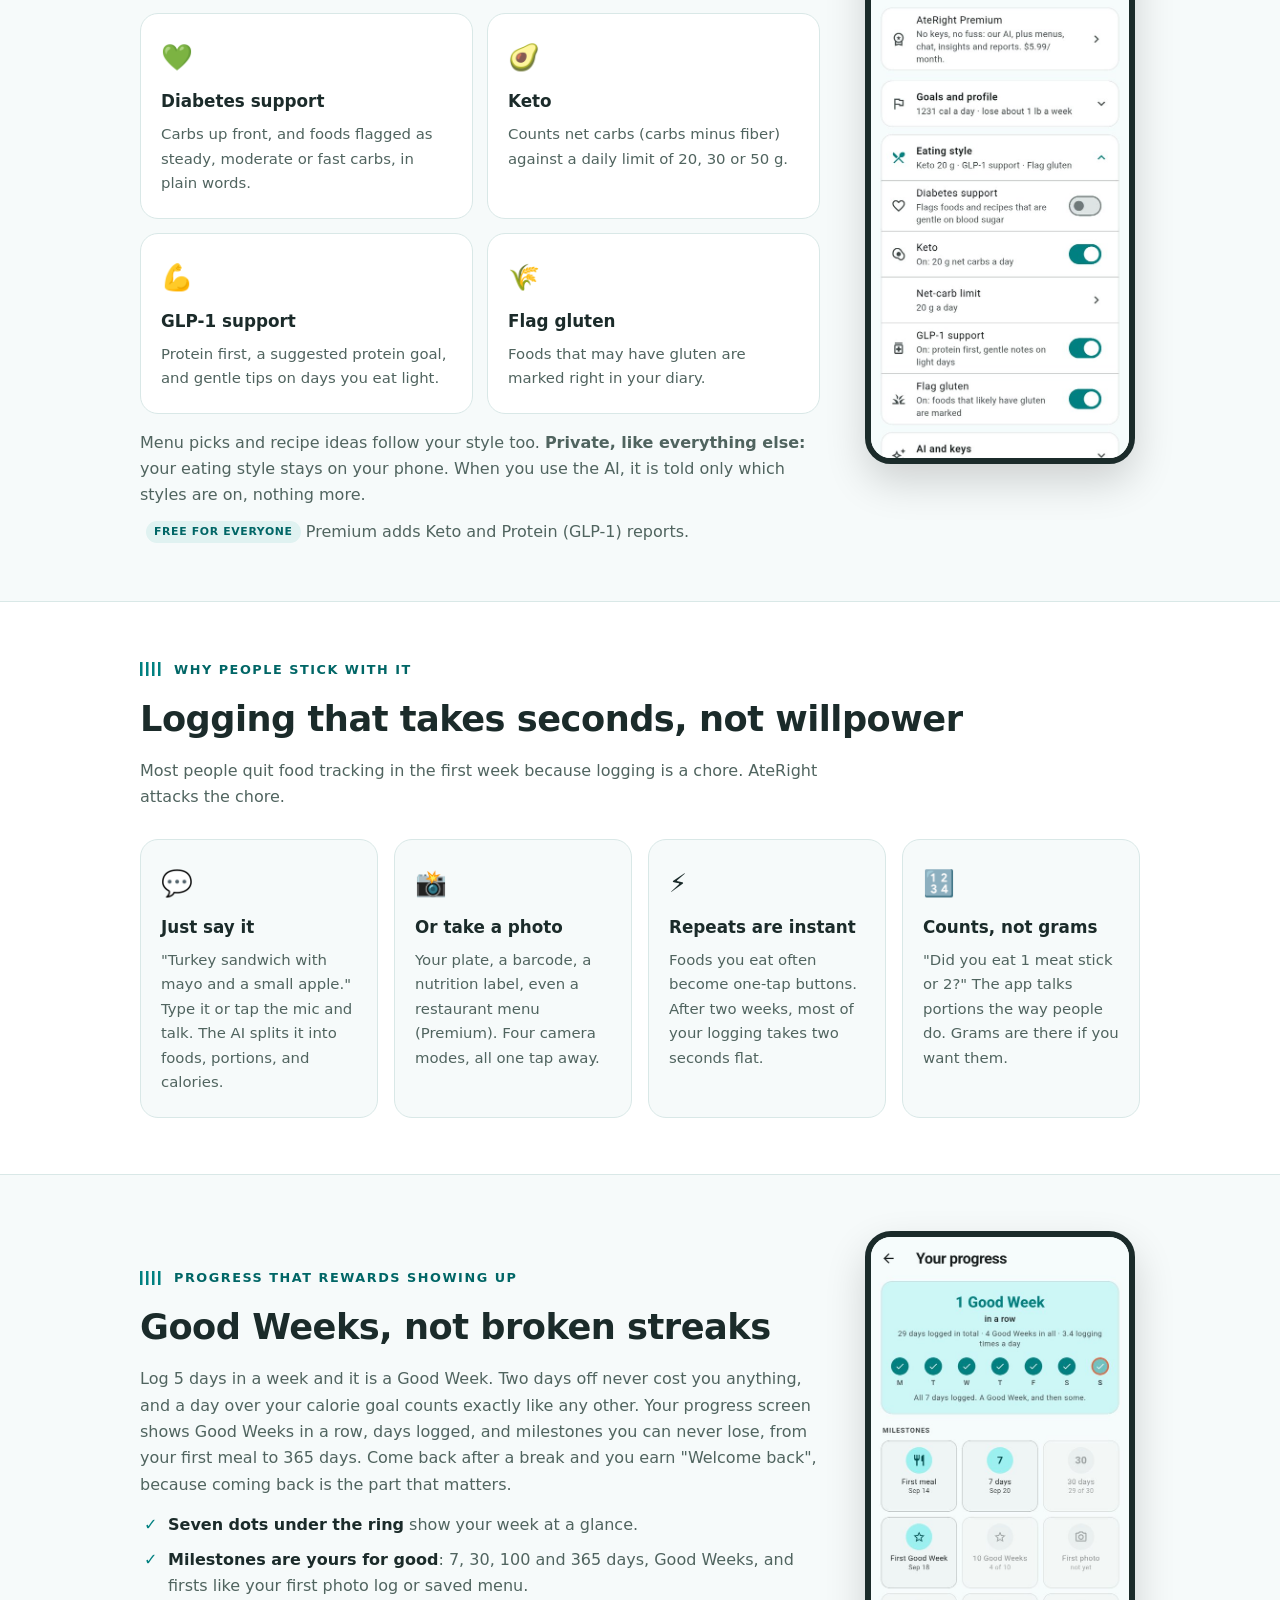
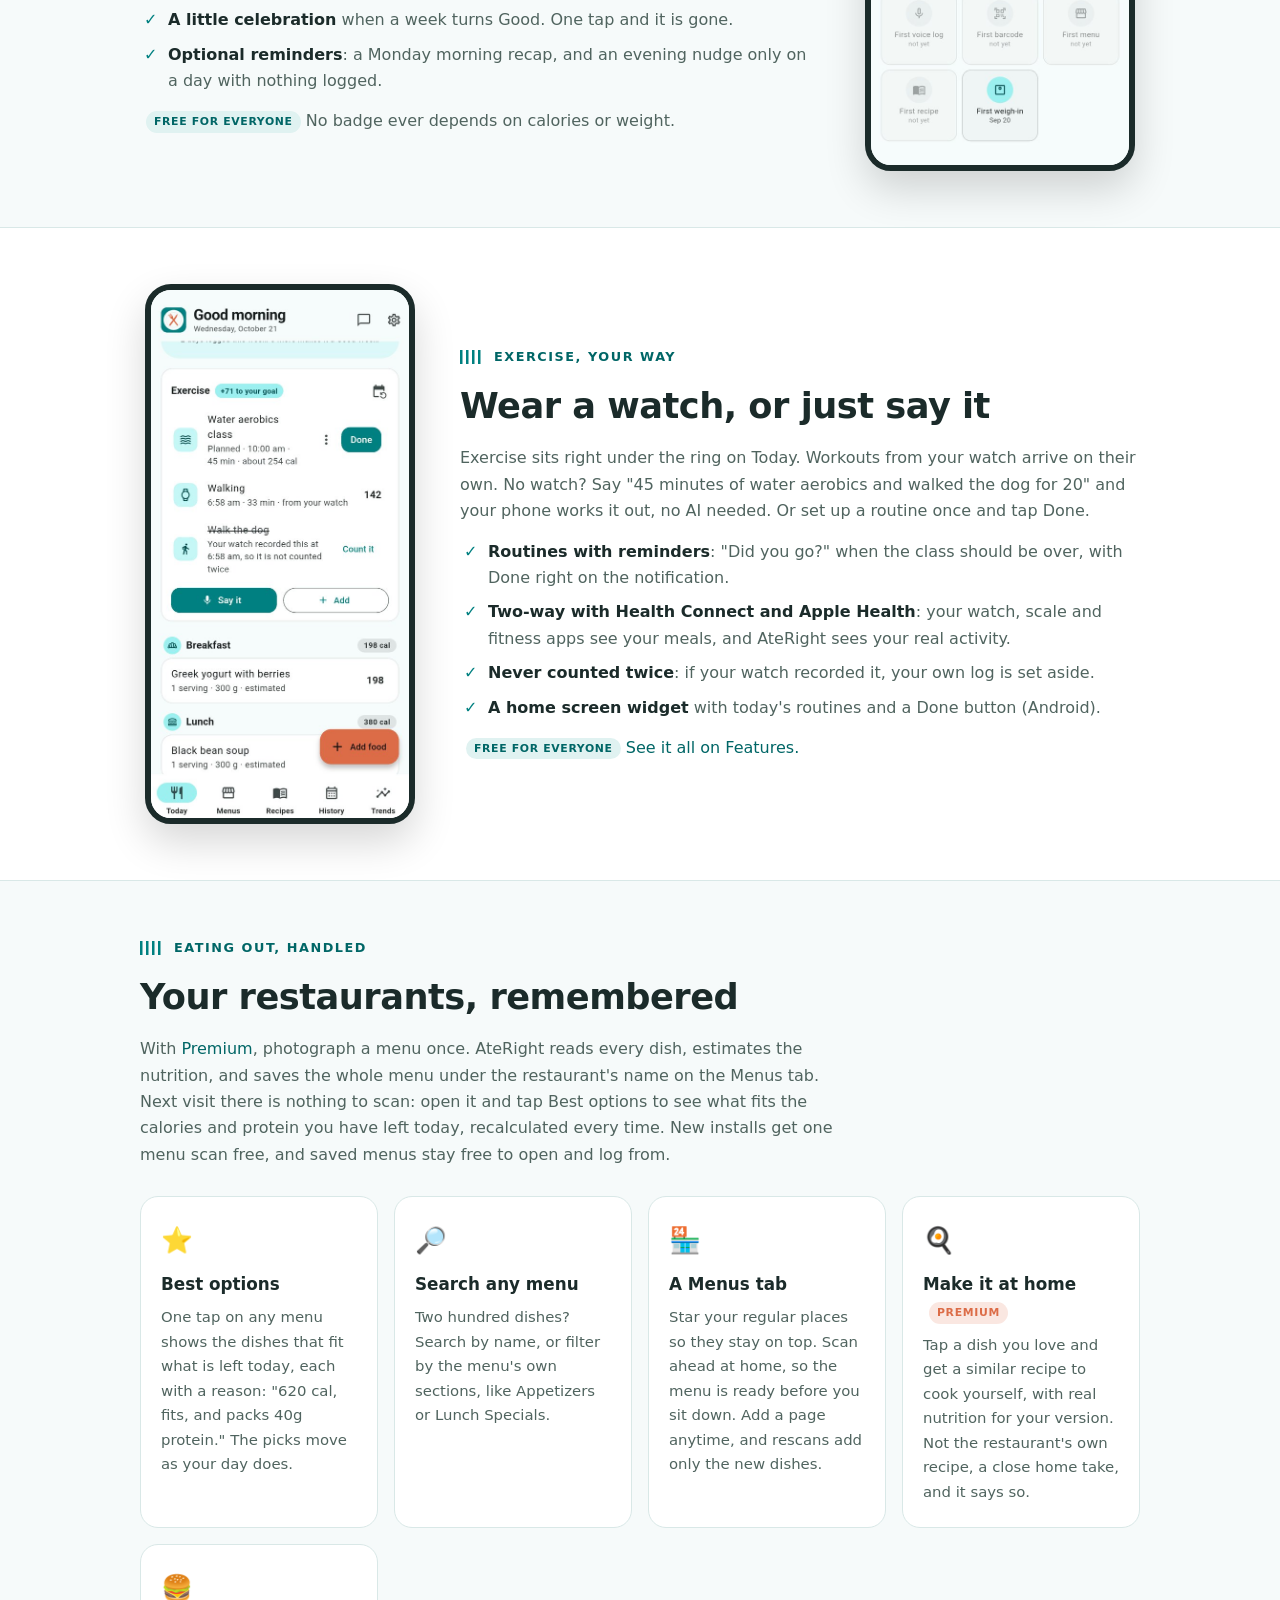
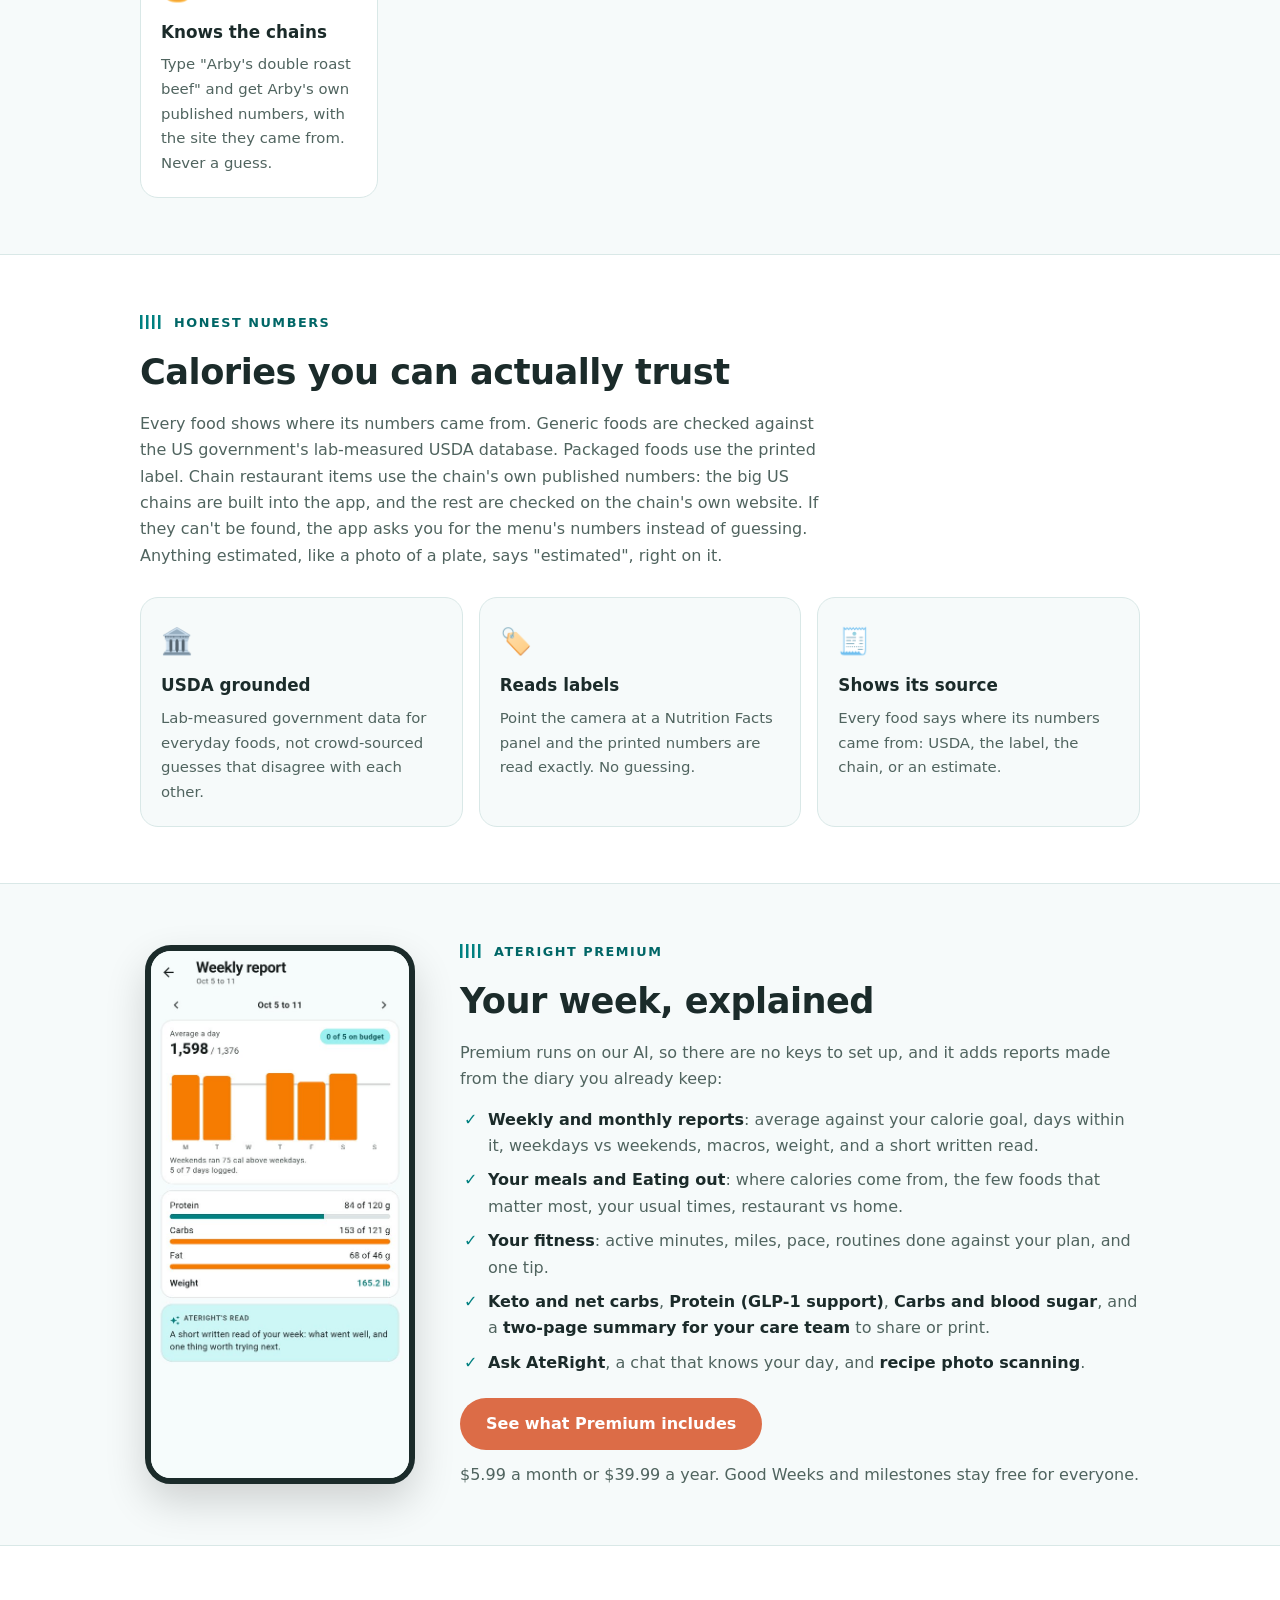
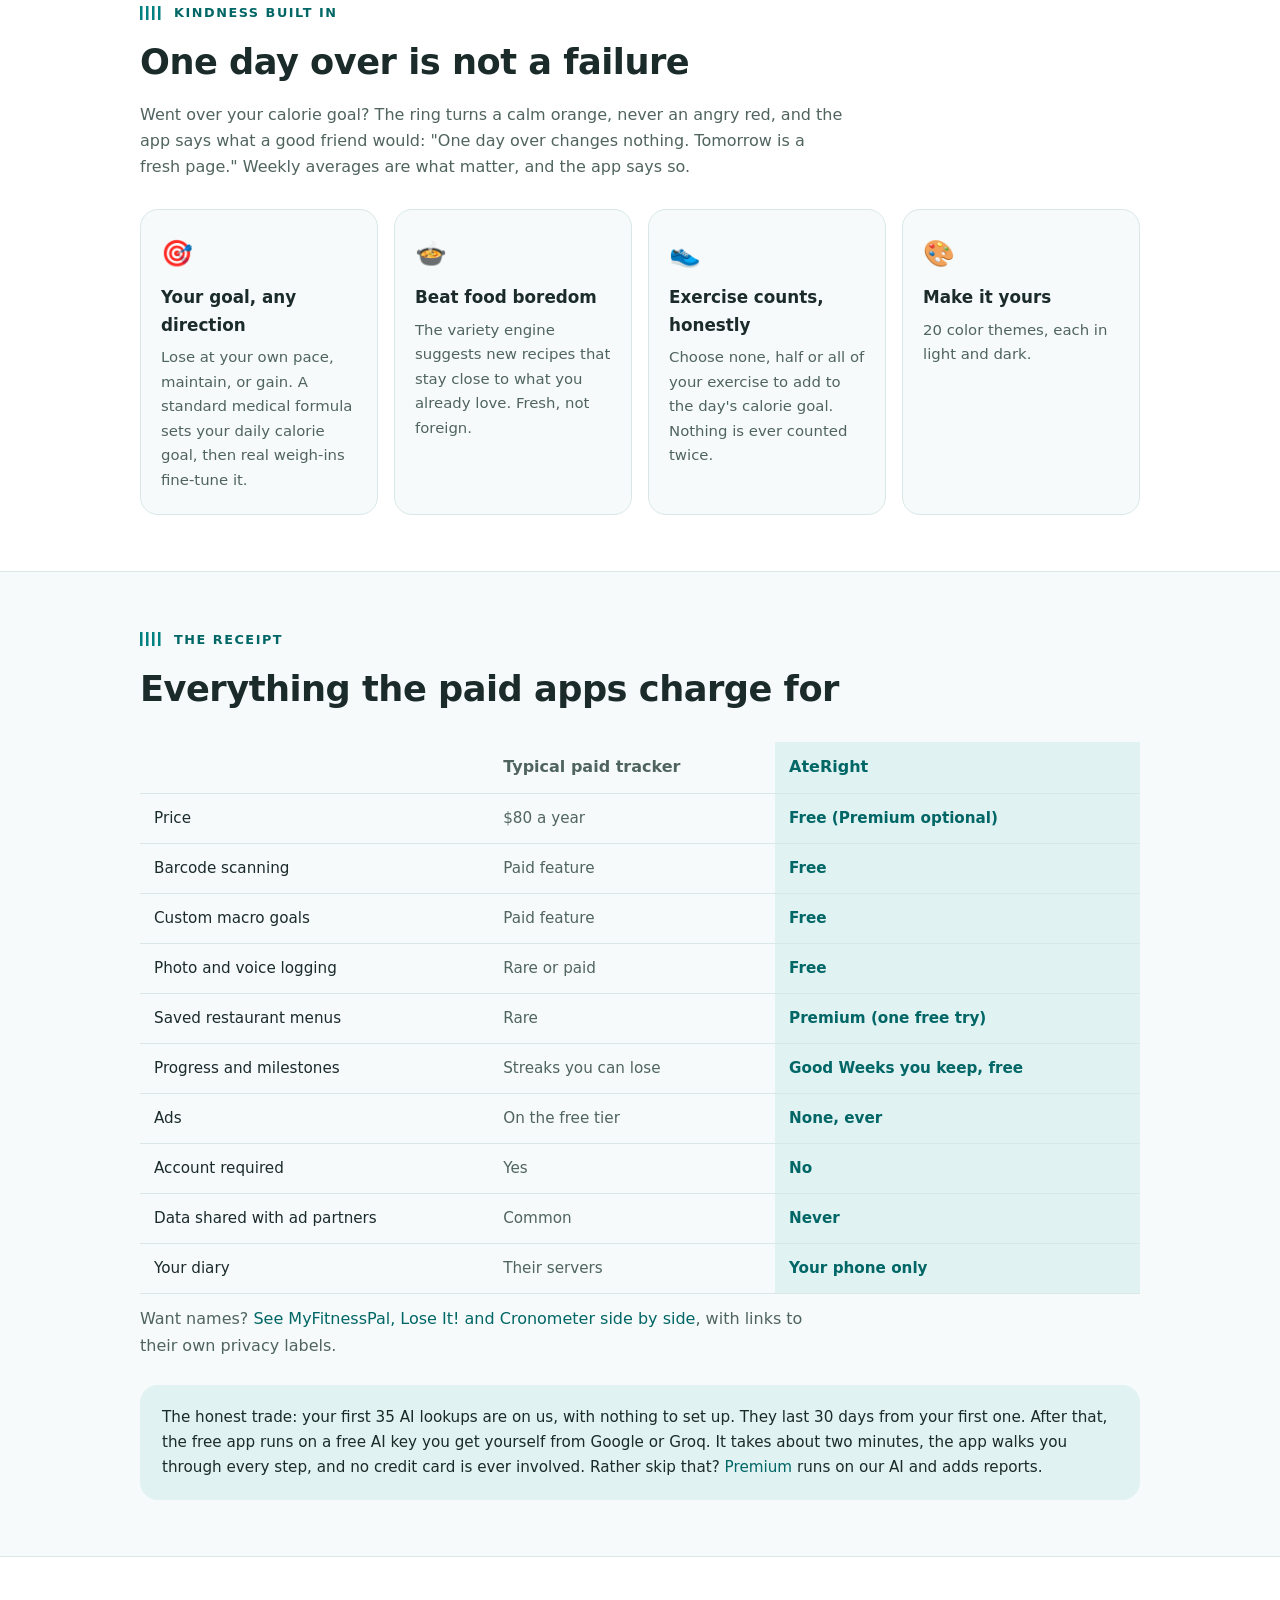
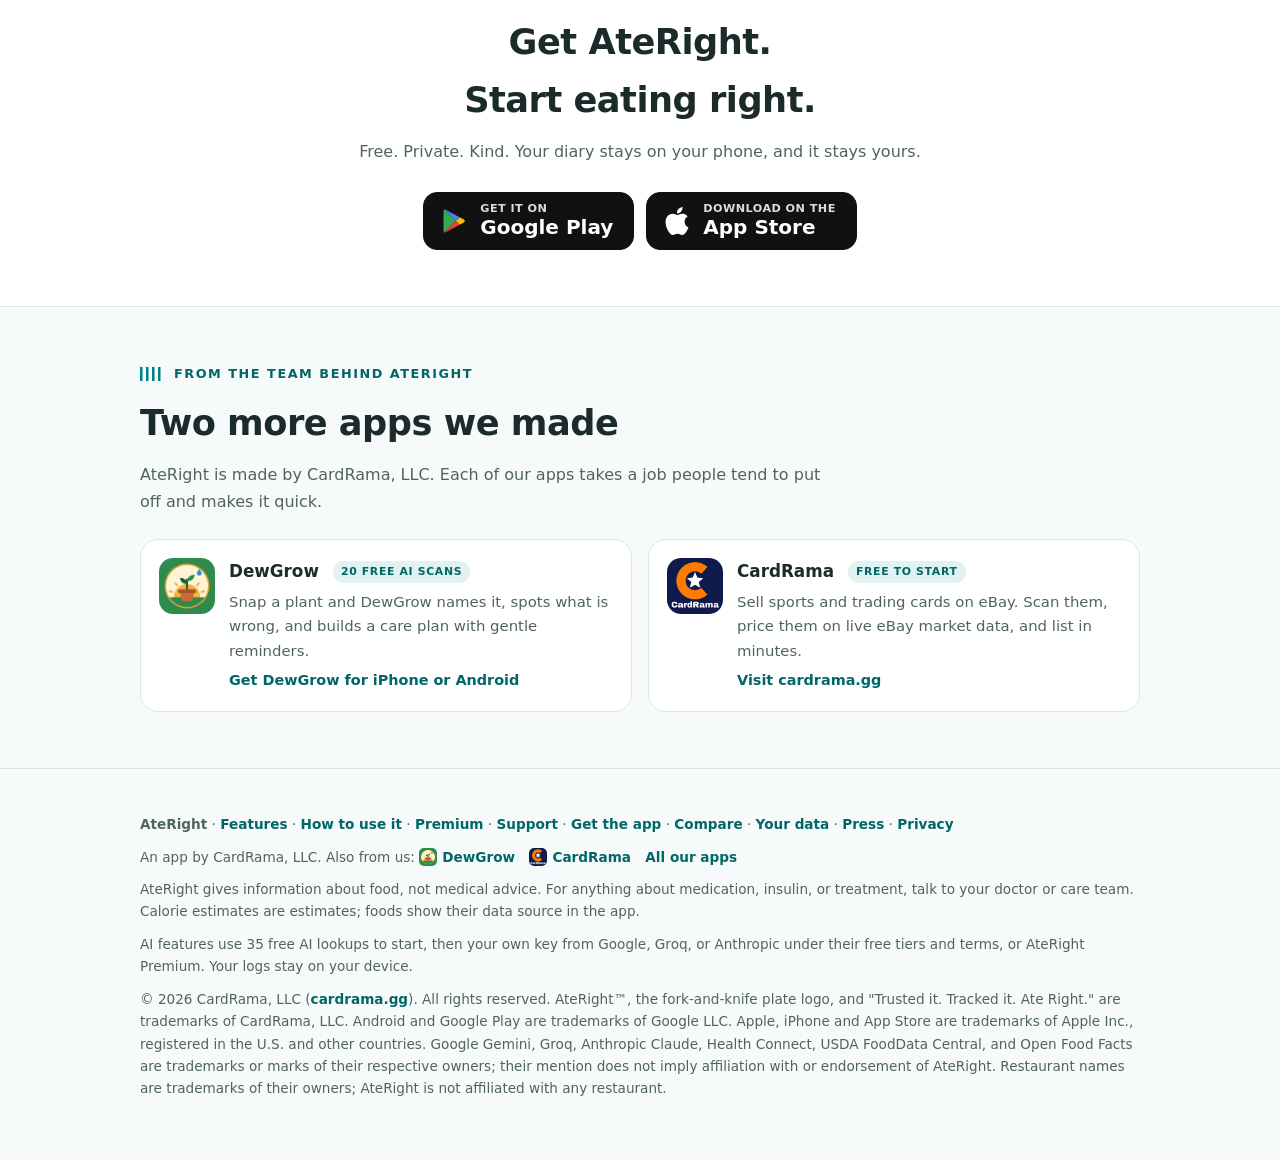
==== commit a57c567f: "Chain restaurant numbers: home, guide and privacy wording - Home and guide: chains use the chain's o" ====
--- a/index.html
+++ b/index.html
@@ -151,7 +151,7 @@
       <div class="card"><div class="emo">🔎</div><h3>Search any menu</h3><p>Two hundred dishes? Search by name, or filter by the menu's own sections, like Appetizers or Lunch Specials.</p></div>
       <div class="card"><div class="emo">🏪</div><h3>A Menus tab</h3><p>Star your regular places so they stay on top. Scan ahead at home, so the menu is ready before you sit down. Add a page anytime, and rescans add only the new dishes.</p></div>
       <div class="card"><div class="emo">🍳</div><h3>Make it at home <span class="ptag">Premium</span></h3><p>Tap a dish you love and get a similar recipe to cook yourself, with real nutrition for your version. Not the restaurant's own recipe, a close home take, and it says so.</p></div>
-      <div class="card"><div class="emo">🍔</div><h3>Knows the chains</h3><p>Type "a whopper" and get Burger King's published numbers as a tappable suggestion.</p></div>
+      <div class="card"><div class="emo">🍔</div><h3>Knows the chains</h3><p>Type "Arby's double roast beef" and get Arby's own published numbers, with the site they came from. Never a guess.</p></div>
     </div>
   </div>
 </section>
@@ -160,7 +160,7 @@
   <div class="wrap">
     <div class="kicker">Honest numbers</div>
     <h2>Calories you can actually trust</h2>
-    <p class="sub">Every food shows where its numbers came from. Generic foods are checked against the US government's lab-measured USDA database. Packaged foods use the printed label. Chain restaurant items use the chain's own published menu data, and you can even pull the current numbers live from the web. Anything estimated says "estimated", right on it.</p>
+    <p class="sub">Every food shows where its numbers came from. Generic foods are checked against the US government's lab-measured USDA database. Packaged foods use the printed label. Chain restaurant items use the chain's own published numbers: the big US chains are built into the app, and the rest are checked on the chain's own website. If they can't be found, the app asks you for the menu's numbers instead of guessing. Anything estimated, like a photo of a plate, says "estimated", right on it.</p>
     <div class="cards">
       <div class="card"><div class="emo">🏛️</div><h3>USDA grounded</h3><p>Lab-measured government data for everyday foods, not crowd-sourced guesses that disagree with each other.</p></div>
       <div class="card"><div class="emo">🏷️</div><h3>Reads labels</h3><p>Point the camera at a Nutrition Facts panel and the printed numbers are read exactly. No guessing.</p></div>
